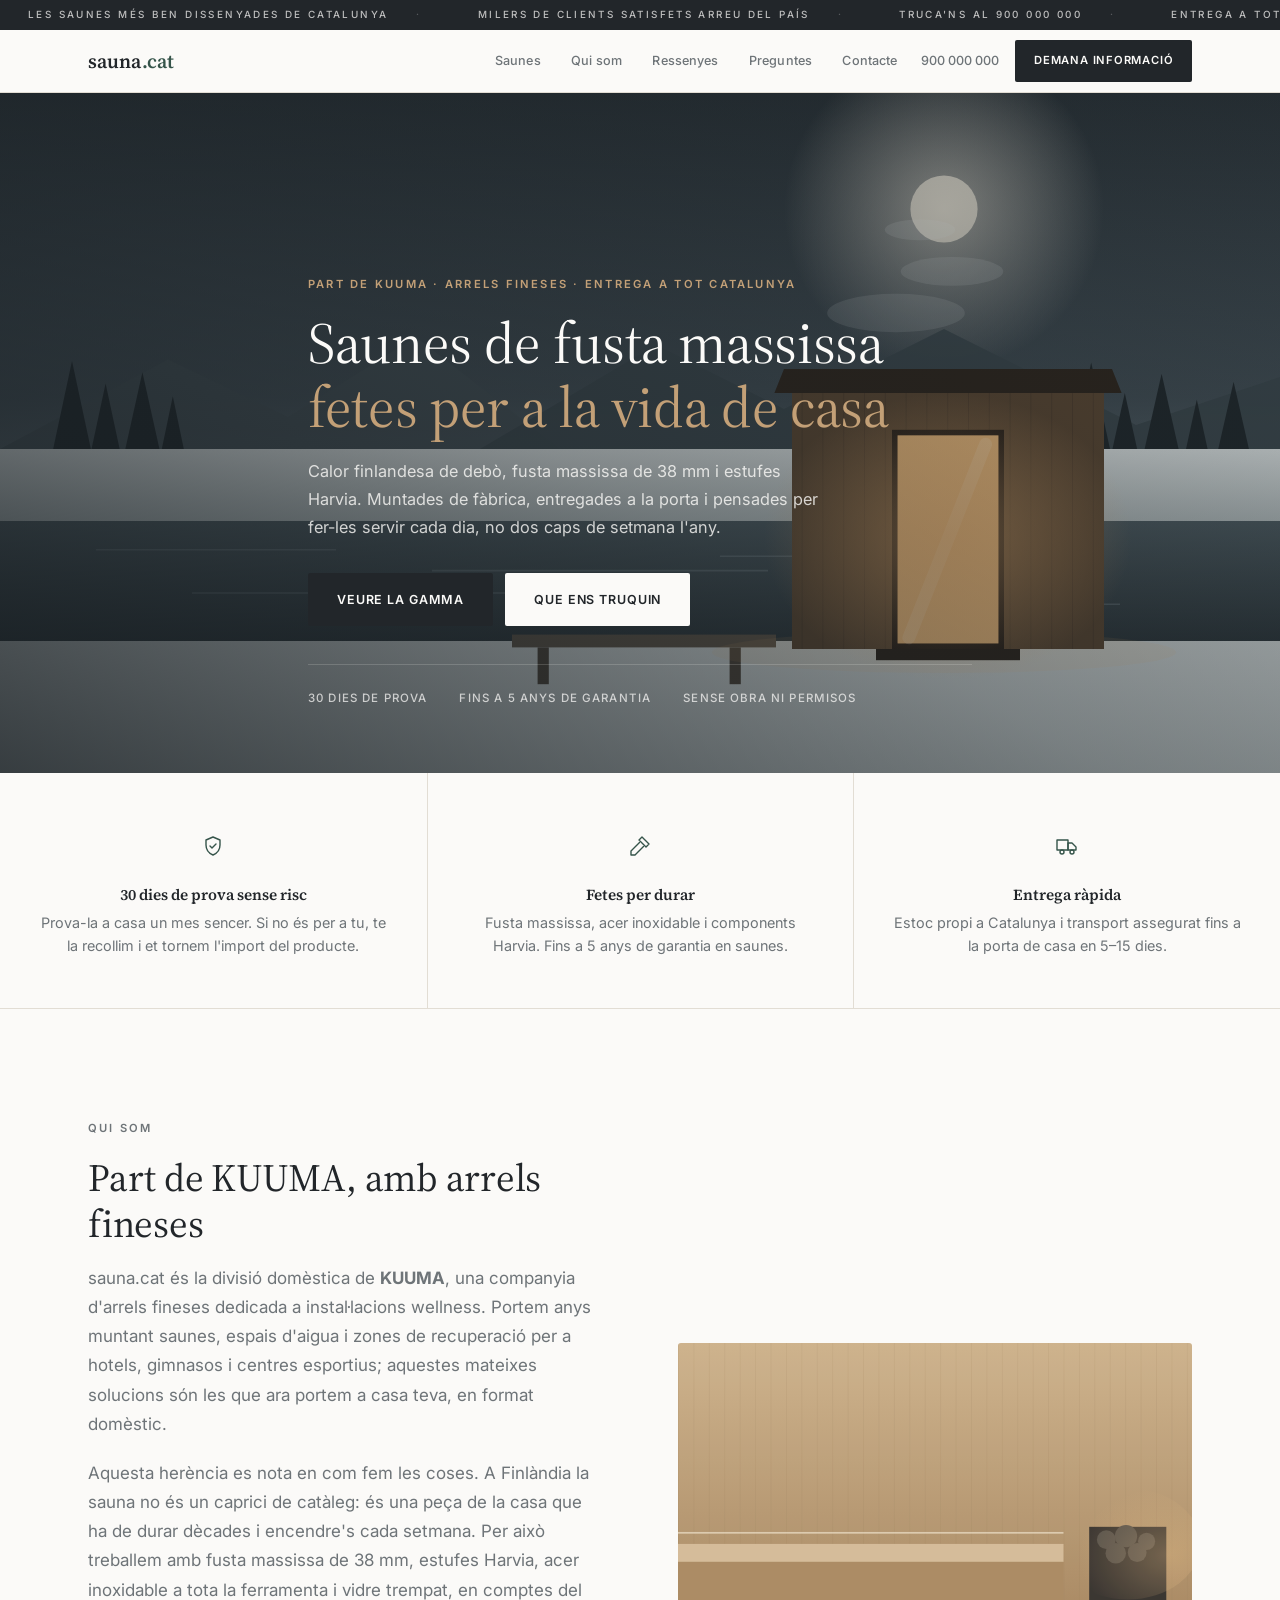
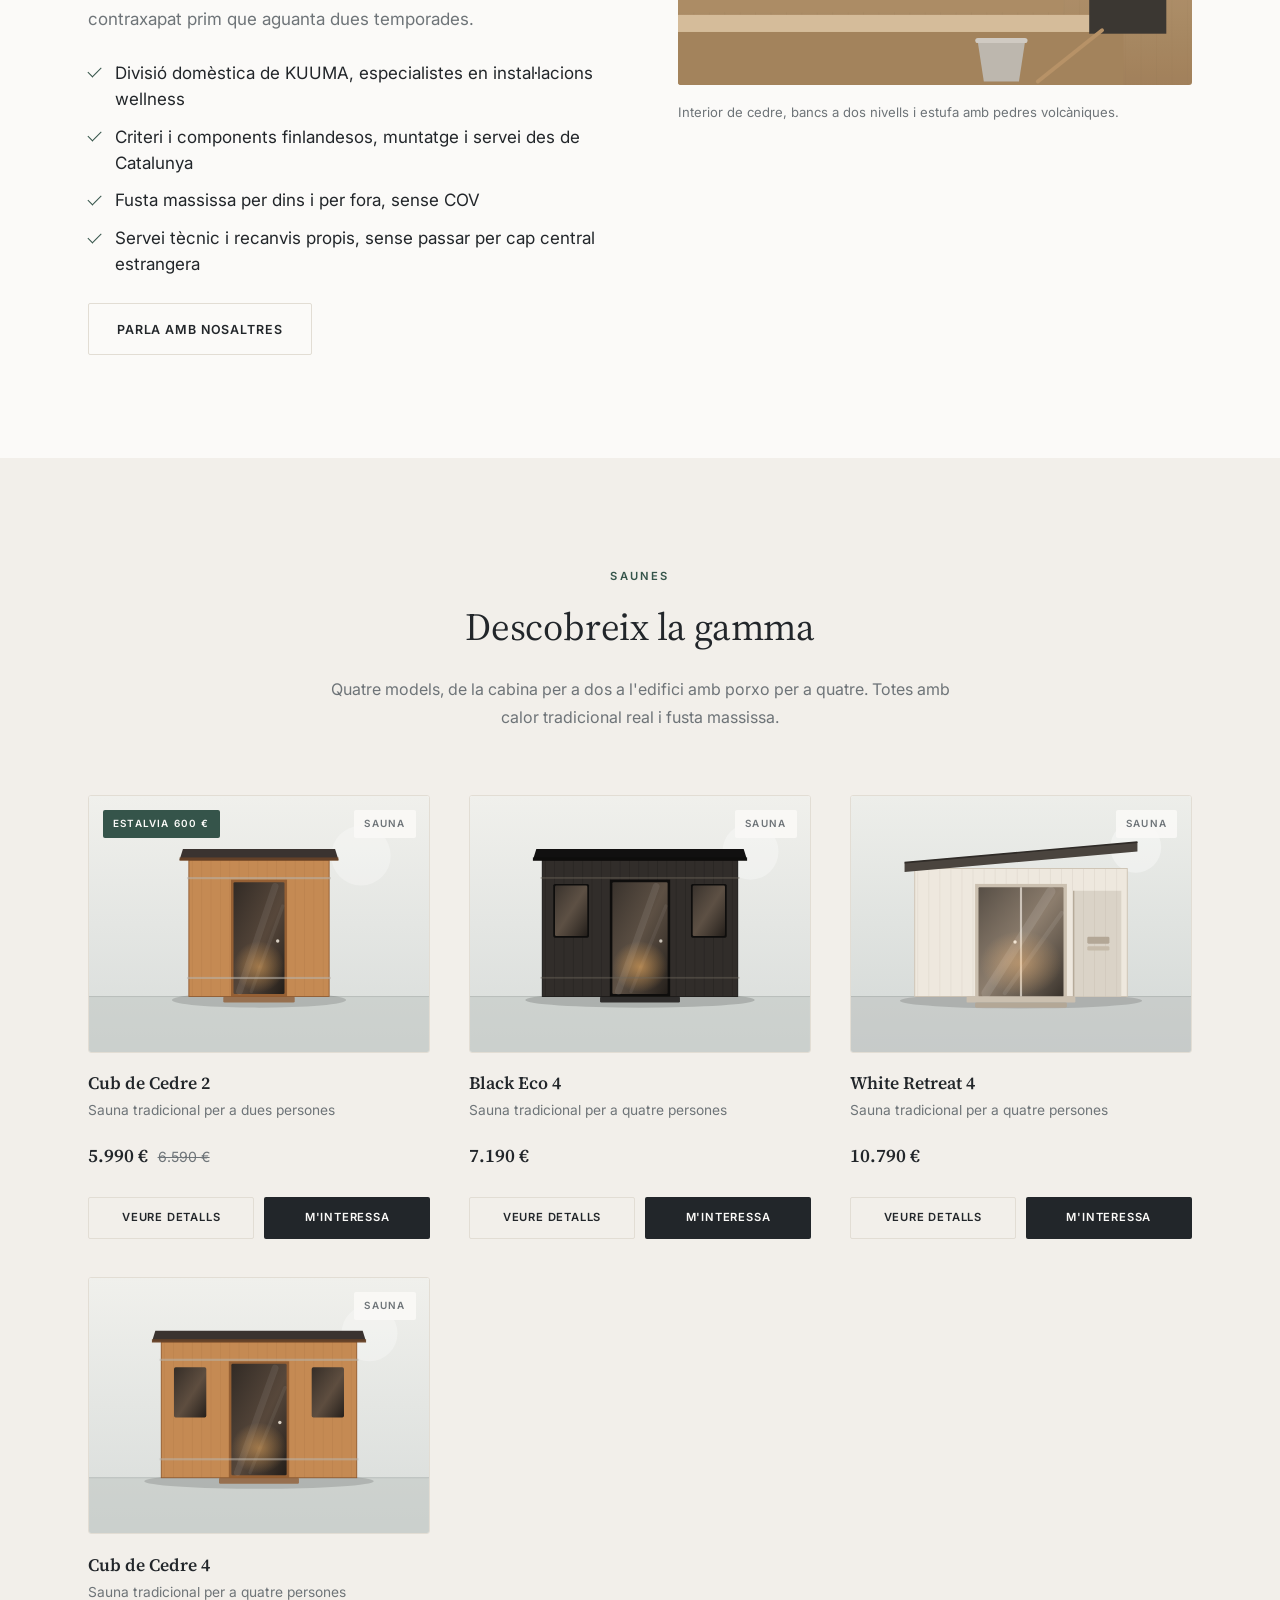
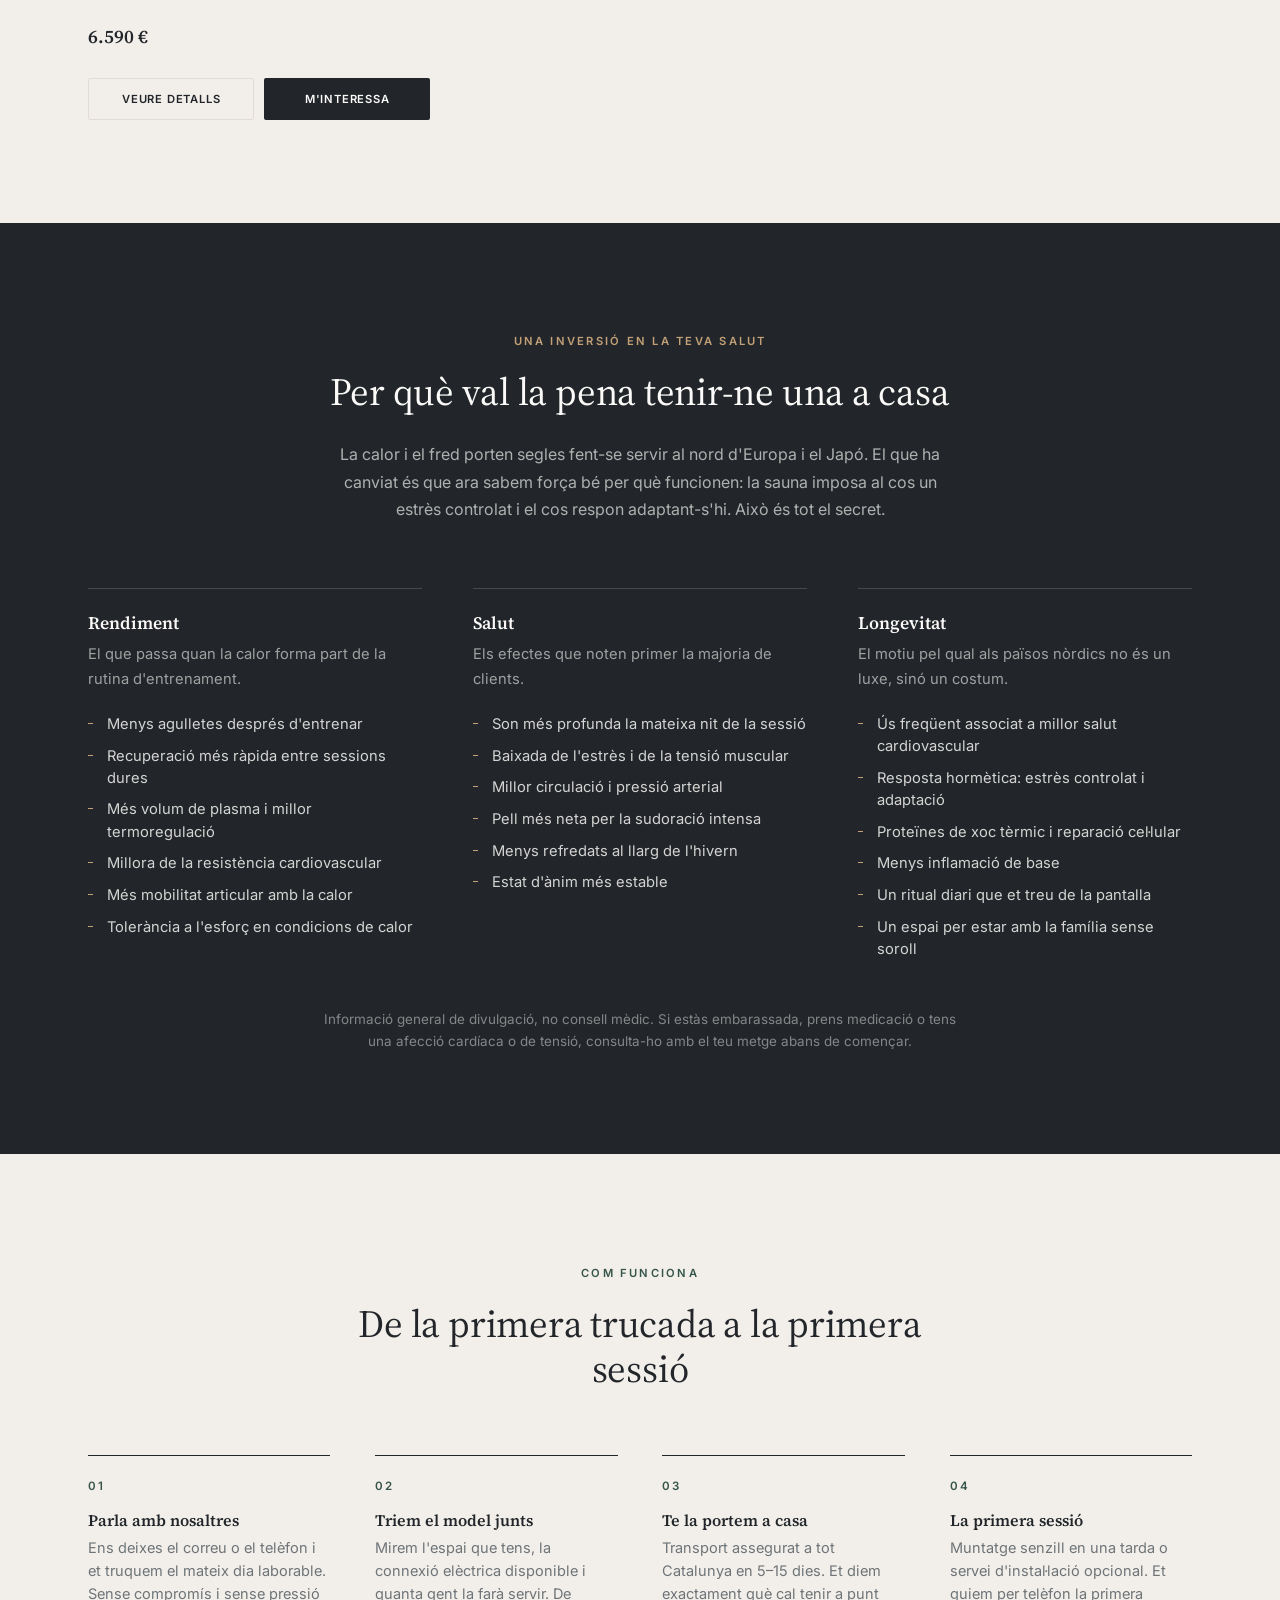
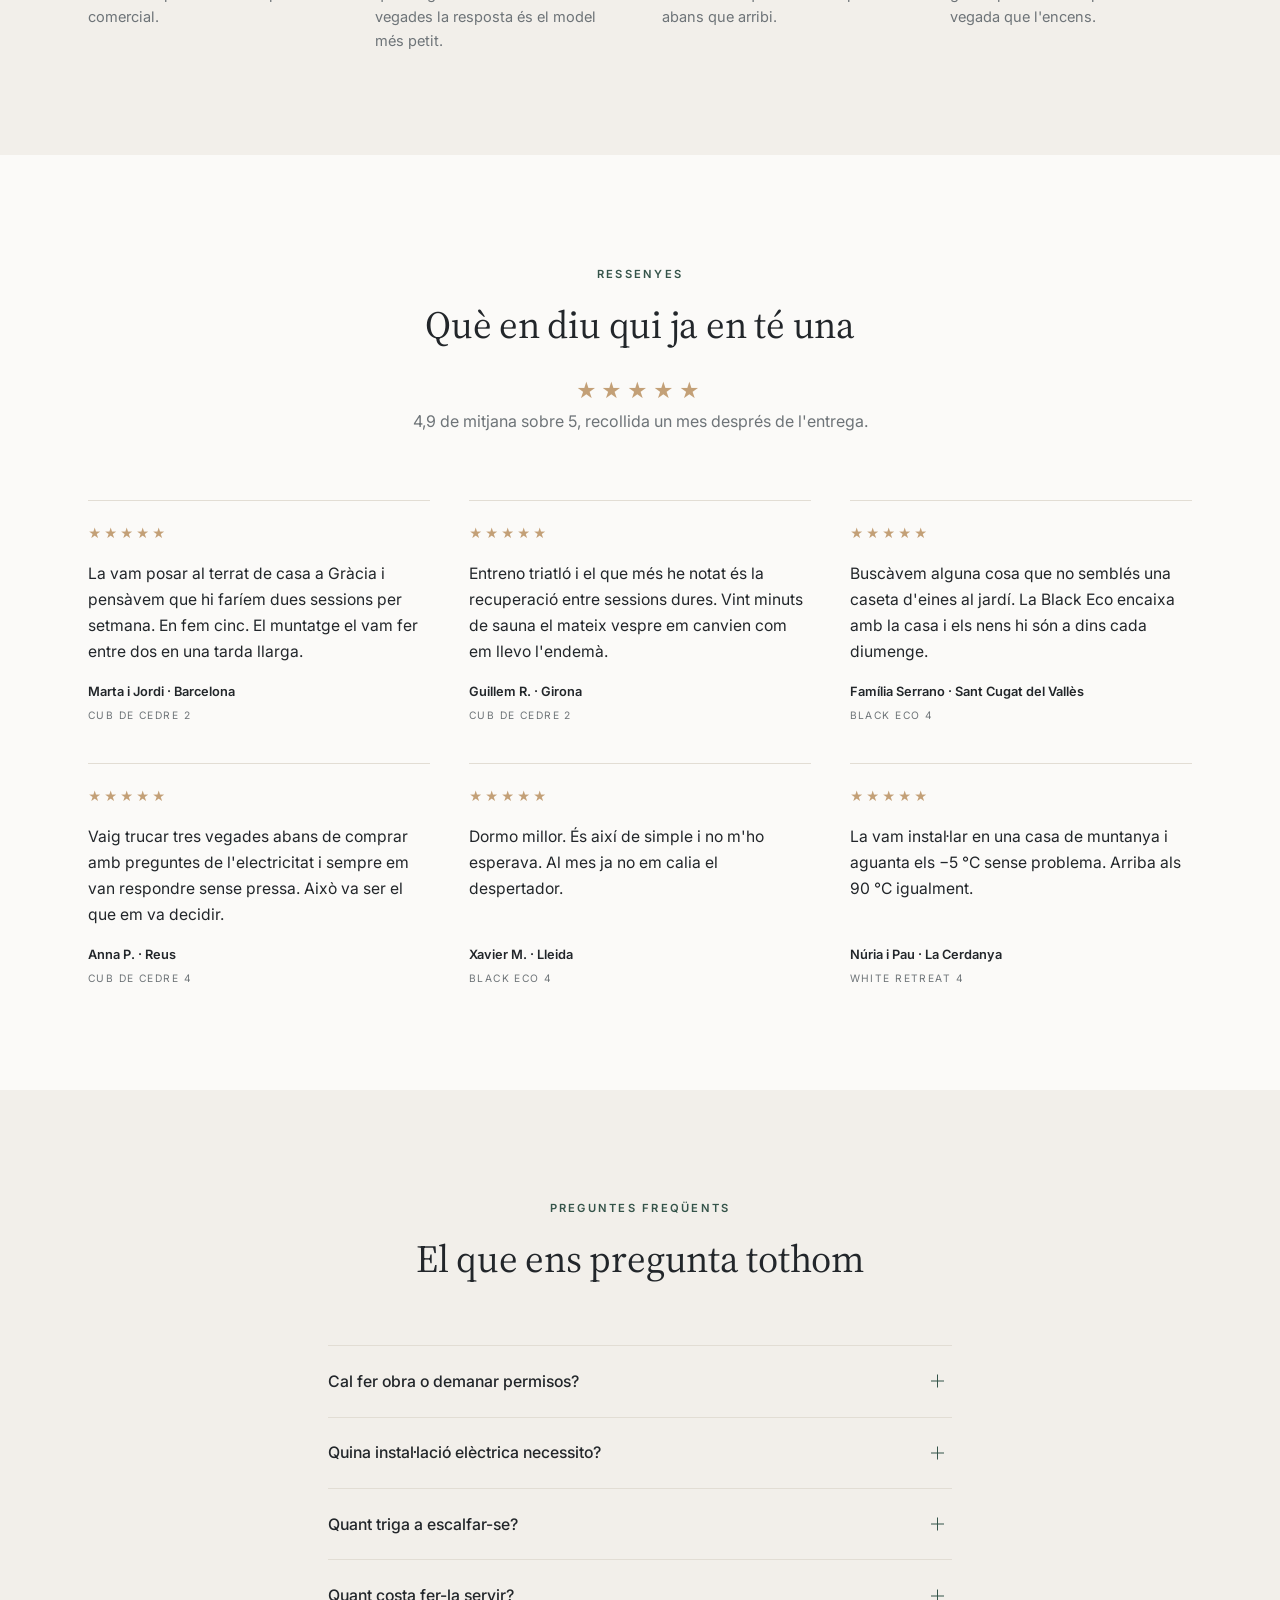
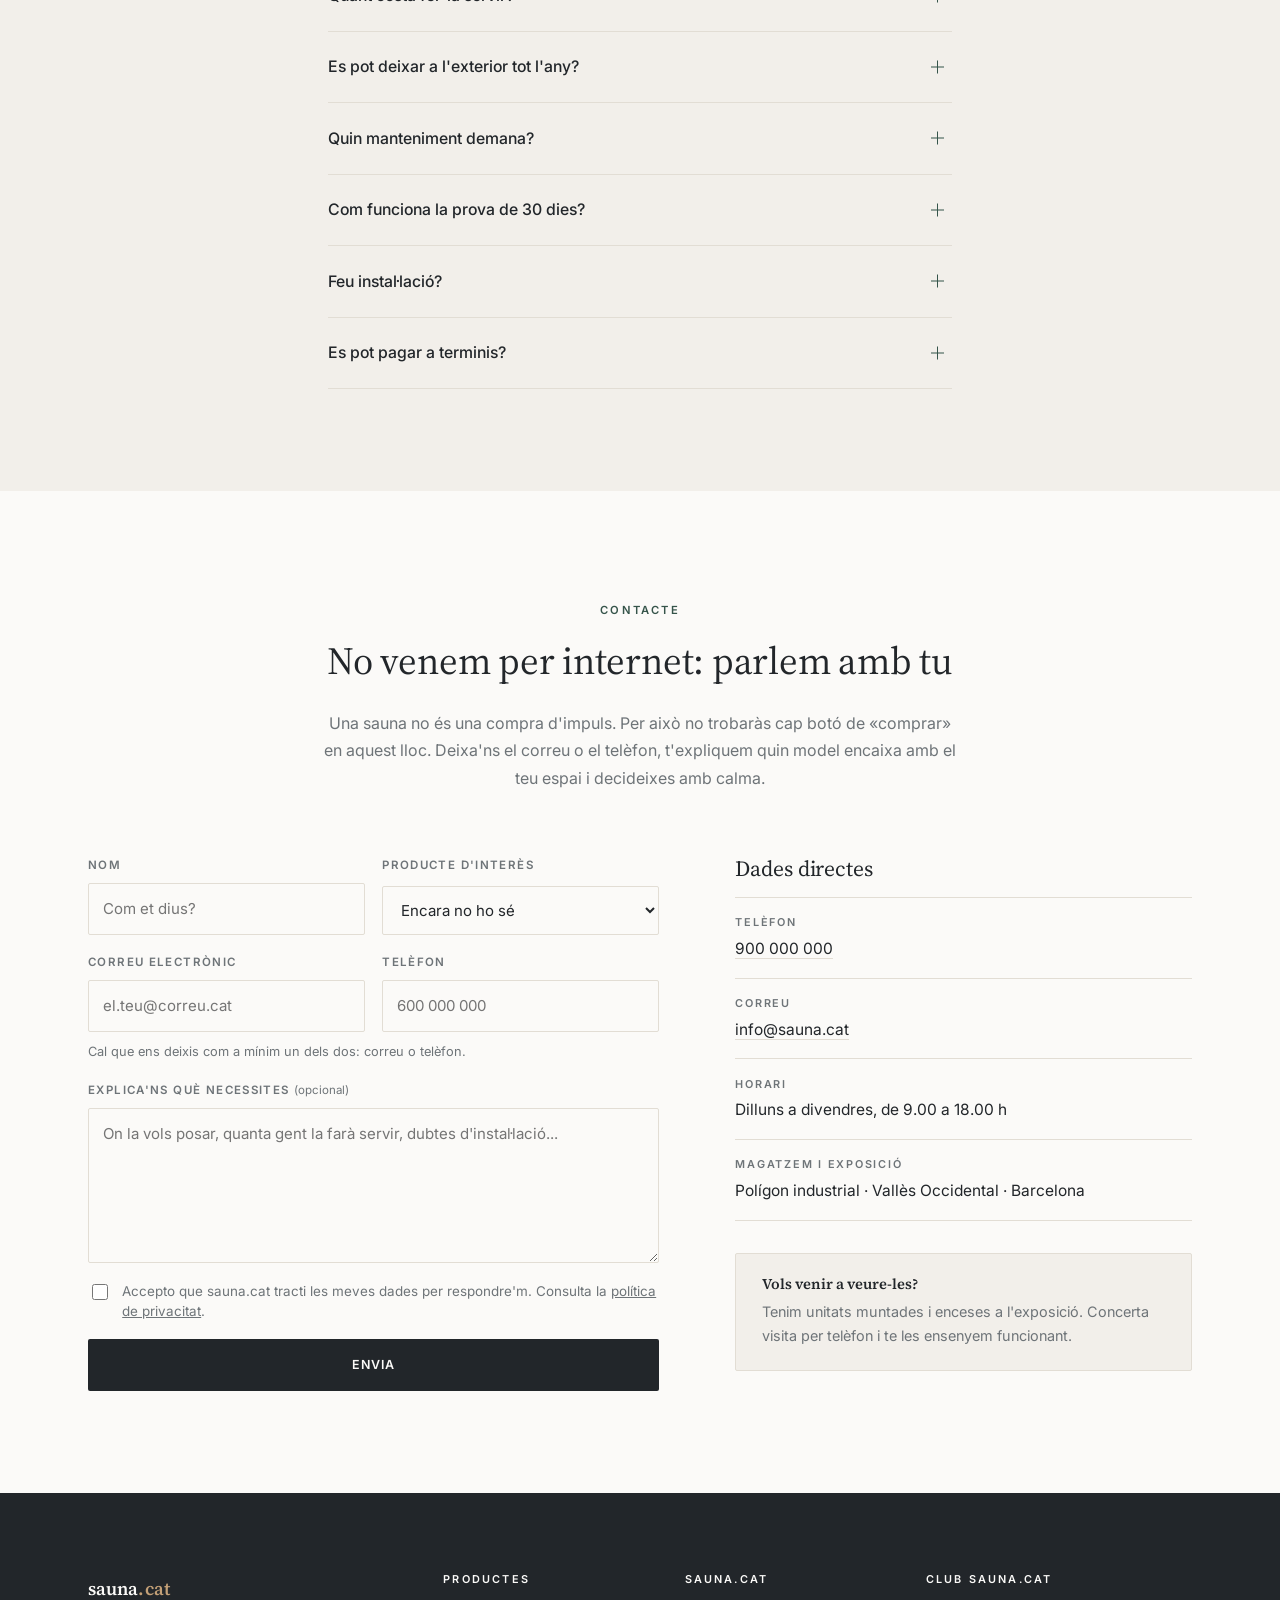
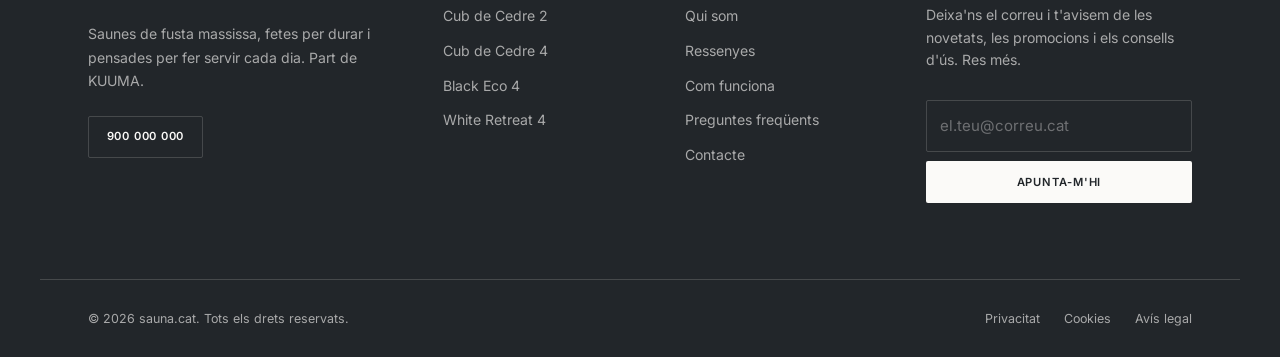
==== index.html @ 66b25e7d "Lloc web estàtic de sauna.cat Web en català per a sauna.cat, divisió domèstica de KUUMA: HTML, CSS i" ====
﻿<!DOCTYPE html>
<html lang="ca">
<head>
<meta charset="utf-8">
<meta name="viewport" content="width=device-width, initial-scale=1">
<title>sauna.cat · Saunes de fusta massissa per a casa</title>
<meta name="description" content="Saunes finlandeses de fusta massissa entregades a tot Catalunya. Part de KUUMA. 30 dies de prova, 5 anys de garantia i assessorament per telèfon.">
<meta name="theme-color" content="#22262A">
<meta property="og:title" content="sauna.cat · Saunes de fusta massissa per a casa">
<meta property="og:description" content="Saunes finlandeses de fusta massissa entregades a tot Catalunya. Part de KUUMA.">
<meta property="og:type" content="website">
<meta property="og:locale" content="ca_ES">
<link rel="icon" href="assets/img/favicon.svg" type="image/svg+xml">
<link rel="preconnect" href="https://fonts.googleapis.com">
<link rel="preconnect" href="https://fonts.gstatic.com" crossorigin>
<link rel="stylesheet" href="https://fonts.googleapis.com/css2?family=Inter:wght@400;500;600&family=Source+Serif+4:ital,opsz,wght@0,8..60,400;0,8..60,600;1,8..60,400&display=swap"><link rel="stylesheet" href="assets/css/estils.css">
</head>
<body>
<a class="salta" href="#principal">Salta al contingut</a>

<div class="marquesina" aria-hidden="true">
  <div class="marquesina__pista">
    <span class="marquesina__item">Les saunes més ben dissenyades de Catalunya</span>
    <span class="marquesina__item">Milers de clients satisfets arreu del país</span>
    <span class="marquesina__item">Truca'ns al 900 000 000</span>
    <span class="marquesina__item">Entrega a tot Catalunya, Balears i València</span>
    <span class="marquesina__item">Les saunes més ben dissenyades de Catalunya</span>
    <span class="marquesina__item">Milers de clients satisfets arreu del país</span>
    <span class="marquesina__item">Truca'ns al 900 000 000</span>
    <span class="marquesina__item">Entrega a tot Catalunya, Balears i València</span>
    <span class="marquesina__item">Les saunes més ben dissenyades de Catalunya</span>
    <span class="marquesina__item">Milers de clients satisfets arreu del país</span>
    <span class="marquesina__item">Truca'ns al 900 000 000</span>
    <span class="marquesina__item">Entrega a tot Catalunya, Balears i València</span>
  </div>
</div>

<header class="capcalera">
  <div class="contenidor capcalera__cos">
    <a class="logotip" href="index.html" aria-label="sauna.cat, inici">
      <span class="logotip__marca">sauna</span><span class="logotip__punt">.cat</span>
    </a>
    <nav class="nav" aria-label="Navegació principal">
      <a href="#saunes" class="nav__enllac">Saunes</a>
      <a href="#qui-som" class="nav__enllac">Qui som</a>
      <a href="#ressenyes" class="nav__enllac">Ressenyes</a>
      <a href="#preguntes" class="nav__enllac">Preguntes</a>
      <a href="#contacte" class="nav__enllac">Contacte</a>
    </nav>
    <div class="capcalera__accions">
      <a class="capcalera__tel" href="tel:+34900000000">900 000 000</a>
      <button class="boto boto--primari boto--petit" data-obre-formulari data-producte="">Demana informació</button>
      <button class="hamburguesa" aria-expanded="false" aria-controls="menu-mobil" aria-label="Obre el menú">
        <span></span><span></span><span></span>
      </button>
    </div>
  </div>
  <div class="menu-mobil" id="menu-mobil" hidden>
    <a href="#saunes">Saunes</a>
    <a href="#qui-som">Qui som</a>
    <a href="#ressenyes">Ressenyes</a>
    <a href="#preguntes">Preguntes</a>
    <a href="#contacte">Contacte</a>
    <a href="tel:+34900000000" class="menu-mobil__tel">900 000 000</a>
  </div>
</header>

<main id="principal">

<!-- ================= HEROI ================= -->
<section class="heroi">
  <img class="heroi__fons" src="assets/img/heroi.svg" alt="" width="1600" height="900">
  <div class="contenidor heroi__cos">
    <p class="etiqueta etiqueta--clara">Part de KUUMA · Arrels fineses · Entrega a tot Catalunya</p>
    <h1>Saunes de fusta massissa<br><span>fetes per a la vida de casa</span></h1>
    <p class="heroi__text">
      Calor finlandesa de debò, fusta massissa de 38 mm i estufes Harvia. Muntades de fàbrica,
      entregades a la porta i pensades per fer-les servir cada dia, no dos caps de setmana l'any.
    </p>
    <div class="heroi__accions">
      <a class="boto boto--primari" href="#saunes">Veure la gamma</a>
      <button class="boto boto--clar" data-obre-formulari data-producte="">Que ens truquin</button>
    </div>
    <ul class="heroi__punts">
      <li>30 dies de prova</li>
      <li>Fins a 5 anys de garantia</li>
      <li>Sense obra ni permisos</li>
    </ul>
  </div>
</section>

<!-- ================= GARANTIES ================= -->
<section class="seccio seccio--garanties">
  <div class="contenidor garanties">
    <div class="garantia">
      <span class="garantia__icona">
        <svg class="icona" viewBox="0 0 24 24" fill="none" stroke="currentColor" stroke-width="1.4" stroke-linecap="round" stroke-linejoin="round" aria-hidden="true"><path d="M12 3l7 3v5c0 4.4-3 8.3-7 10-4-1.7-7-5.6-7-10V6l7-3z"/><path d="M9 12l2 2 4-4"/></svg>
      </span>
      <h3>30 dies de prova sense risc</h3>
      <p>Prova-la a casa un mes sencer. Si no és per a tu, te la recollim i et tornem l'import del producte.</p>
    </div>
    <div class="garantia">
      <span class="garantia__icona">
        <svg class="icona" viewBox="0 0 24 24" fill="none" stroke="currentColor" stroke-width="1.4" stroke-linecap="round" stroke-linejoin="round" aria-hidden="true"><path d="M14 3l7 7-3 3-7-7z"/><path d="M11.5 8.5L3 17v4h4l8.5-8.5"/></svg>
      </span>
      <h3>Fetes per durar</h3>
      <p>Fusta massissa, acer inoxidable i components Harvia. Fins a 5 anys de garantia en saunes.</p>
    </div>
    <div class="garantia">
      <span class="garantia__icona">
        <svg class="icona" viewBox="0 0 24 24" fill="none" stroke="currentColor" stroke-width="1.4" stroke-linecap="round" stroke-linejoin="round" aria-hidden="true"><path d="M2 6h11v10H2z"/><path d="M13 9h4l4 4v3h-8z"/><circle cx="7" cy="18" r="2"/><circle cx="17" cy="18" r="2"/></svg>
      </span>
      <h3>Entrega ràpida</h3>
      <p>Estoc propi a Catalunya i transport assegurat fins a la porta de casa en 5–15 dies.</p>
    </div>
  </div>
</section>

<!-- ================= QUI SOM ================= -->
<section class="seccio" id="qui-som">
  <div class="contenidor duo">
    <div class="duo__text">
      <p class="etiqueta">Qui som</p>
      <h2>Part de KUUMA, amb arrels fineses</h2>
      <p>
        sauna.cat és la divisió domèstica de <strong>KUUMA</strong>, una companyia d'arrels fineses
        dedicada a instal·lacions wellness. Portem anys muntant saunes, espais d'aigua i zones de
        recuperació per a hotels, gimnasos i centres esportius; aquestes mateixes solucions són les
        que ara portem a casa teva, en format domèstic.
      </p>
      <p>
        Aquesta herència es nota en com fem les coses. A Finlàndia la sauna no és un caprici de
        catàleg: és una peça de la casa que ha de durar dècades i encendre's cada setmana. Per això
        treballem amb fusta massissa de 38 mm, estufes Harvia, acer inoxidable a tota la ferramenta
        i vidre trempat, en comptes del contraxapat prim que aguanta dues temporades.
      </p>
      <ul class="llista-marcada">
        <li>Divisió domèstica de KUUMA, especialistes en instal·lacions wellness</li>
        <li>Criteri i components finlandesos, muntatge i servei des de Catalunya</li>
        <li>Fusta massissa per dins i per fora, sense COV</li>
        <li>Servei tècnic i recanvis propis, sense passar per cap central estrangera</li>
      </ul>
      <button class="boto boto--contorn" data-obre-formulari data-producte="">Parla amb nosaltres</button>
    </div>
    <figure class="duo__imatge">
      <img src="assets/img/interior.svg" alt="Interior d'una sauna de cedre amb bancs a dos nivells i estufa amb pedres volcàniques" loading="lazy" width="1200" height="800">
      <figcaption>Interior de cedre, bancs a dos nivells i estufa amb pedres volcàniques.</figcaption>
    </figure>
  </div>
</section>

<!-- ================= SAUNES ================= -->
<section class="seccio seccio--crema" id="saunes">
  <div class="contenidor">
    <header class="seccio__capcalera">
      <p class="etiqueta">Saunes</p>
      <h2>Descobreix la gamma</h2>
      <p class="seccio__intro">Quatre models, de la cabina per a dos a l'edifici amb porxo per a quatre. Totes amb calor tradicional real i fusta massissa.</p>
    </header>

    <div class="graella">
      <article class="targeta">
        <a class="targeta__imatge" href="productes/cub-de-cedre-2.html">
          <span class="distintiu distintiu--oferta">Estalvia 600 €</span>
          <span class="distintiu distintiu--tipus">Sauna</span>
          <img src="assets/img/producte-cub-de-cedre-2.svg" alt="Cub de Cedre 2, sauna tradicional per a dues persones" loading="lazy" width="800" height="600">
        </a>
        <div class="targeta__cos">
          <h3 class="targeta__titol"><a href="productes/cub-de-cedre-2.html">Cub de Cedre 2</a></h3>
          <p class="targeta__subtitol">Sauna tradicional per a dues persones</p>
          <p class="targeta__preu"><strong>5.990 €</strong> <s>6.590 €</s></p>
          <div class="targeta__accions">
            <a class="boto boto--contorn boto--petit" href="productes/cub-de-cedre-2.html">Veure detalls</a>
            <button class="boto boto--primari boto--petit" data-obre-formulari data-producte="cub-de-cedre-2">M'interessa</button>
          </div>
        </div>
      </article>

      <article class="targeta">
        <a class="targeta__imatge" href="productes/black-eco-4.html">
          <span class="distintiu distintiu--tipus">Sauna</span>
          <img src="assets/img/producte-black-eco-4.svg" alt="Black Eco 4, sauna tradicional per a quatre persones" loading="lazy" width="800" height="600">
        </a>
        <div class="targeta__cos">
          <h3 class="targeta__titol"><a href="productes/black-eco-4.html">Black Eco 4</a></h3>
          <p class="targeta__subtitol">Sauna tradicional per a quatre persones</p>
          <p class="targeta__preu"><strong>7.190 €</strong></p>
          <div class="targeta__accions">
            <a class="boto boto--contorn boto--petit" href="productes/black-eco-4.html">Veure detalls</a>
            <button class="boto boto--primari boto--petit" data-obre-formulari data-producte="black-eco-4">M'interessa</button>
          </div>
        </div>
      </article>

      <article class="targeta">
        <a class="targeta__imatge" href="productes/white-retreat-4.html">
          <span class="distintiu distintiu--tipus">Sauna</span>
          <img src="assets/img/producte-white-retreat-4.svg" alt="White Retreat 4, sauna tradicional per a quatre persones" loading="lazy" width="800" height="600">
        </a>
        <div class="targeta__cos">
          <h3 class="targeta__titol"><a href="productes/white-retreat-4.html">White Retreat 4</a></h3>
          <p class="targeta__subtitol">Sauna tradicional per a quatre persones</p>
          <p class="targeta__preu"><strong>10.790 €</strong></p>
          <div class="targeta__accions">
            <a class="boto boto--contorn boto--petit" href="productes/white-retreat-4.html">Veure detalls</a>
            <button class="boto boto--primari boto--petit" data-obre-formulari data-producte="white-retreat-4">M'interessa</button>
          </div>
        </div>
      </article>

      <article class="targeta">
        <a class="targeta__imatge" href="productes/cub-de-cedre-4.html">
          <span class="distintiu distintiu--tipus">Sauna</span>
          <img src="assets/img/producte-cub-de-cedre-4.svg" alt="Cub de Cedre 4, sauna tradicional per a quatre persones" loading="lazy" width="800" height="600">
        </a>
        <div class="targeta__cos">
          <h3 class="targeta__titol"><a href="productes/cub-de-cedre-4.html">Cub de Cedre 4</a></h3>
          <p class="targeta__subtitol">Sauna tradicional per a quatre persones</p>
          <p class="targeta__preu"><strong>6.590 €</strong></p>
          <div class="targeta__accions">
            <a class="boto boto--contorn boto--petit" href="productes/cub-de-cedre-4.html">Veure detalls</a>
            <button class="boto boto--primari boto--petit" data-obre-formulari data-producte="cub-de-cedre-4">M'interessa</button>
          </div>
        </div>
      </article>
    </div>
  </div>
</section>

<!-- ================= BENEFICIS ================= -->
<section class="seccio seccio--fosca" id="beneficis">
  <div class="contenidor">
    <header class="seccio__capcalera">
      <p class="etiqueta">Una inversió en la teva salut</p>
      <h2>Per què val la pena tenir-ne una a casa</h2>
      <p class="seccio__intro">
        La calor i el fred porten segles fent-se servir al nord d'Europa i el Japó. El que ha
        canviat és que ara sabem força bé per què funcionen: la sauna imposa al cos un estrès
        controlat i el cos respon adaptant-s'hi. Això és tot el secret.
      </p>
    </header>
    <div class="beneficis">
      <div class="benefici">
        <h3>Rendiment</h3>
        <p class="benefici__text">El que passa quan la calor forma part de la rutina d'entrenament.</p>
        <ul>
          <li>Menys agulletes després d'entrenar</li>
          <li>Recuperació més ràpida entre sessions dures</li>
          <li>Més volum de plasma i millor termoregulació</li>
          <li>Millora de la resistència cardiovascular</li>
          <li>Més mobilitat articular amb la calor</li>
          <li>Tolerància a l'esforç en condicions de calor</li>
        </ul>
      </div>
      <div class="benefici">
        <h3>Salut</h3>
        <p class="benefici__text">Els efectes que noten primer la majoria de clients.</p>
        <ul>
          <li>Son més profunda la mateixa nit de la sessió</li>
          <li>Baixada de l'estrès i de la tensió muscular</li>
          <li>Millor circulació i pressió arterial</li>
          <li>Pell més neta per la sudoració intensa</li>
          <li>Menys refredats al llarg de l'hivern</li>
          <li>Estat d'ànim més estable</li>
        </ul>
      </div>
      <div class="benefici">
        <h3>Longevitat</h3>
        <p class="benefici__text">El motiu pel qual als països nòrdics no és un luxe, sinó un costum.</p>
        <ul>
          <li>Ús freqüent associat a millor salut cardiovascular</li>
          <li>Resposta hormètica: estrès controlat i adaptació</li>
          <li>Proteïnes de xoc tèrmic i reparació cel·lular</li>
          <li>Menys inflamació de base</li>
          <li>Un ritual diari que et treu de la pantalla</li>
          <li>Un espai per estar amb la família sense soroll</li>
        </ul>
      </div>
    </div>
    <p class="peu-nota">
      Informació general de divulgació, no consell mèdic. Si estàs embarassada, prens medicació o
      tens una afecció cardíaca o de tensió, consulta-ho amb el teu metge abans de començar.
    </p>
  </div>
</section>

<!-- ================= COM FUNCIONA ================= -->
<section class="seccio seccio--crema" id="com-funciona">
  <div class="contenidor">
    <header class="seccio__capcalera">
      <p class="etiqueta">Com funciona</p>
      <h2>De la primera trucada a la primera sessió</h2>
    </header>
    <ol class="passos">
      <li class="pas">
        <span class="pas__numero">01</span>
        <h3>Parla amb nosaltres</h3>
        <p>Ens deixes el correu o el telèfon i et truquem el mateix dia laborable. Sense compromís i sense pressió comercial.</p>
      </li>
      <li class="pas">
        <span class="pas__numero">02</span>
        <h3>Triem el model junts</h3>
        <p>Mirem l'espai que tens, la connexió elèctrica disponible i quanta gent la farà servir. De vegades la resposta és el model més petit.</p>
      </li>
      <li class="pas">
        <span class="pas__numero">03</span>
        <h3>Te la portem a casa</h3>
        <p>Transport assegurat a tot Catalunya en 5–15 dies. Et diem exactament què cal tenir a punt abans que arribi.</p>
      </li>
      <li class="pas">
        <span class="pas__numero">04</span>
        <h3>La primera sessió</h3>
        <p>Muntatge senzill en una tarda o servei d'instal·lació opcional. Et guiem per telèfon la primera vegada que l'encens.</p>
      </li>
    </ol>
  </div>
</section>

<!-- ================= RESSENYES ================= -->
<section class="seccio" id="ressenyes">
  <div class="contenidor">
    <header class="seccio__capcalera">
      <p class="etiqueta">Ressenyes</p>
      <h2>Què en diu qui ja en té una</h2>
      <div class="estrelles estrelles--gran" aria-label="4,9 sobre 5">★★★★★</div>
      <p class="seccio__intro">4,9 de mitjana sobre 5, recollida un mes després de l'entrega.</p>
    </header>
    <div class="testimonis">
      <figure class="testimoni">
        <div class="estrelles" aria-label="5 sobre 5">★★★★★</div>
        <blockquote>La vam posar al terrat de casa a Gràcia i pensàvem que hi faríem dues sessions per setmana. En fem cinc. El muntatge el vam fer entre dos en una tarda llarga.</blockquote>
        <figcaption>Marta i Jordi · Barcelona <span>Cub de Cedre 2</span></figcaption>
      </figure>
      <figure class="testimoni">
        <div class="estrelles" aria-label="5 sobre 5">★★★★★</div>
        <blockquote>Entreno triatló i el que més he notat és la recuperació entre sessions dures. Vint minuts de sauna el mateix vespre em canvien com em llevo l'endemà.</blockquote>
        <figcaption>Guillem R. · Girona <span>Cub de Cedre 2</span></figcaption>
      </figure>
      <figure class="testimoni">
        <div class="estrelles" aria-label="5 sobre 5">★★★★★</div>
        <blockquote>Buscàvem alguna cosa que no semblés una caseta d'eines al jardí. La Black Eco encaixa amb la casa i els nens hi són a dins cada diumenge.</blockquote>
        <figcaption>Família Serrano · Sant Cugat del Vallès <span>Black Eco 4</span></figcaption>
      </figure>
      <figure class="testimoni">
        <div class="estrelles" aria-label="5 sobre 5">★★★★★</div>
        <blockquote>Vaig trucar tres vegades abans de comprar amb preguntes de l'electricitat i sempre em van respondre sense pressa. Això va ser el que em va decidir.</blockquote>
        <figcaption>Anna P. · Reus <span>Cub de Cedre 4</span></figcaption>
      </figure>
      <figure class="testimoni">
        <div class="estrelles" aria-label="5 sobre 5">★★★★★</div>
        <blockquote>Dormo millor. És així de simple i no m'ho esperava. Al mes ja no em calia el despertador.</blockquote>
        <figcaption>Xavier M. · Lleida <span>Black Eco 4</span></figcaption>
      </figure>
      <figure class="testimoni">
        <div class="estrelles" aria-label="5 sobre 5">★★★★★</div>
        <blockquote>La vam instal·lar en una casa de muntanya i aguanta els −5 °C sense problema. Arriba als 90 °C igualment.</blockquote>
        <figcaption>Núria i Pau · La Cerdanya <span>White Retreat 4</span></figcaption>
      </figure>
    </div>
  </div>
</section>

<!-- ================= PREGUNTES ================= -->
<section class="seccio seccio--crema" id="preguntes">
  <div class="contenidor contenidor--estret">
    <header class="seccio__capcalera">
      <p class="etiqueta">Preguntes freqüents</p>
      <h2>El que ens pregunta tothom</h2>
    </header>
    <div class="faq">
      <details class="faq__item">
        <summary>Cal fer obra o demanar permisos?</summary>
        <div class="faq__resposta"><p>En la immensa majoria de casos, no. Les nostres saunes són elements mobles que es recolzen sobre una superfície plana i ferma: no porten fonaments ni s'ancoren a l'edifici. Tot i així, cada ajuntament té les seves ordenances, i si la sauna va en una zona protegida o en una comunitat de veïns, val la pena consultar-ho abans. T'ajudem amb la documentació tècnica si te la demanen.</p></div>
      </details>
      <details class="faq__item">
        <summary>Quina instal·lació elèctrica necessito?</summary>
        <div class="faq__resposta"><p>Depèn del model. El Cub de Cedre 2 funciona amb 230 V i una línia dedicada de 20 A. Els models de quatre places demanen 400 V trifàsic o una línia de 32 A. Abans de tancar la comanda repassem plegats el teu quadre elèctric perquè no hi hagi sorpreses.</p></div>
      </details>
      <details class="faq__item">
        <summary>Quant triga a escalfar-se?</summary>
        <div class="faq__resposta"><p>Uns 20 minuts per arribar a 70 °C en els models de dues places i uns 25 en els de quatre. Si vols passar dels 90 °C, calcula entre 35 i 45 minuts. Molts clients la programen mentre sopen.</p></div>
      </details>
      <details class="faq__item">
        <summary>Quant costa fer-la servir?</summary>
        <div class="faq__resposta"><p>Una sessió de 30 minuts surt per uns 0,45–0,85 € segons el model i la tarifa elèctrica. Amb tres sessions per setmana, la factura puja menys del que la majoria de gent es pensa.</p></div>
      </details>
      <details class="faq__item">
        <summary>Es pot deixar a l'exterior tot l'any?</summary>
        <div class="faq__resposta"><p>Sí. Estan construïdes per estar a la intempèrie: fusta massissa, ferramenta inoxidable i coberta impermeable. La fusta agafarà un to grisós amb el temps, que és normal i no afecta l'estructura. Si prefereixes mantenir el to original, es pot tractar un cop l'any.</p></div>
      </details>
      <details class="faq__item">
        <summary>Quin manteniment demana?</summary>
        <div class="faq__resposta"><p>Molt poc. Ventilar-la després de cada sessió, passar-hi un drap humit als bancs de tant en tant i revisar les pedres de l'estufa un cop l'any, substituint les que s'hagin esquerdat. La fusta massissa no s'ha de tractar per obligació: només si vols conservar-ne el to original.</p></div>
      </details>
      <details class="faq__item">
        <summary>Com funciona la prova de 30 dies?</summary>
        <div class="faq__resposta"><p>Tens un mes des de l'entrega per decidir. Si no et convenç, ens ho dius, organitzem la recollida i et tornem l'import del producte. El transport de tornada va a càrrec del client.</p></div>
      </details>
      <details class="faq__item">
        <summary>Feu instal·lació?</summary>
        <div class="faq__resposta"><p>El muntatge està pensat perquè el puguis fer tu amb una altra persona en una tarda. Tot i així, oferim servei d'instal·lació opcional a la major part de Catalunya. Demana'ns pressupost quan et truquem.</p></div>
      </details>
      <details class="faq__item">
        <summary>Es pot pagar a terminis?</summary>
        <div class="faq__resposta"><p>Sí, treballem amb finançament fins a 36 mesos i també amb reserva del 50 % per a comandes amb entrega programada. T'expliquem les condicions concretes per telèfon.</p></div>
      </details>
    </div>
  </div>
</section>

<!-- ================= CONTACTE ================= -->
<section class="seccio" id="contacte">
  <div class="contenidor">
    <header class="seccio__capcalera">
      <p class="etiqueta">Contacte</p>
      <h2>No venem per internet: parlem amb tu</h2>
      <p class="seccio__intro">
        Una sauna no és una compra d'impuls. Per això no trobaràs cap botó de «comprar» en aquest
        lloc. Deixa'ns el correu o el telèfon, t'expliquem quin model encaixa amb el teu espai i
        decideixes amb calma.
      </p>
    </header>

    <div class="contacte">
      <div class="contacte__formulari">
        <form class="formulari" data-formulari-contacte novalidate>
          <div class="formulari__filera">
            <div class="camp">
              <label for="c-nom">Nom</label>
              <input id="c-nom" name="nom" type="text" autocomplete="name" placeholder="Com et dius?">
            </div>
            <div class="camp">
              <label for="c-producte">Producte d'interès</label>
              <select id="c-producte" name="producte" data-selector-producte>
                <option value="">Encara no ho sé</option>
              </select>
            </div>
          </div>
          <div class="formulari__filera">
            <div class="camp">
              <label for="c-correu">Correu electrònic</label>
              <input id="c-correu" name="correu" type="email" autocomplete="email" placeholder="el.teu@correu.cat">
            </div>
            <div class="camp">
              <label for="c-telefon">Telèfon</label>
              <input id="c-telefon" name="telefon" type="tel" autocomplete="tel" placeholder="600 000 000">
            </div>
          </div>
          <p class="camp__ajuda">Cal que ens deixis com a mínim un dels dos: correu o telèfon.</p>
          <div class="camp">
            <label for="c-missatge">Explica'ns què necessites <span>(opcional)</span></label>
            <textarea id="c-missatge" name="missatge" rows="5" placeholder="On la vols posar, quanta gent la farà servir, dubtes d'instal·lació..."></textarea>
          </div>
          <label class="consentiment">
            <input type="checkbox" name="consentiment" required>
            <span>Accepto que sauna.cat tracti les meves dades per respondre'm. Consulta la <a href="privacitat.html">política de privacitat</a>.</span>
          </label>
          <p class="formulari__error" role="alert" data-error-formulari hidden></p>
          <button class="boto boto--primari boto--ple" type="submit">Envia</button>
        </form>
      </div>

      <aside class="contacte__dades">
        <h2>Dades directes</h2>
        <dl class="dades">
          <div><dt>Telèfon</dt><dd><a href="tel:+34900000000">900 000 000</a></dd></div>
          <div><dt>Correu</dt><dd><a href="mailto:info@sauna.cat">info@sauna.cat</a></dd></div>
          <div><dt>Horari</dt><dd>Dilluns a divendres, de 9.00 a 18.00 h</dd></div>
          <div><dt>Magatzem i exposició</dt><dd>Polígon industrial · Vallès Occidental · Barcelona</dd></div>
        </dl>
        <div class="quadre-avis">
          <h3>Vols venir a veure-les?</h3>
          <p>Tenim unitats muntades i enceses a l'exposició. Concerta visita per telèfon i te les ensenyem funcionant.</p>
        </div>
      </aside>
    </div>
  </div>
</section>

</main>

<footer class="peu">
  <div class="contenidor peu__superior">
    <div class="peu__marca">
      <a class="logotip" href="index.html"><span class="logotip__marca">sauna</span><span class="logotip__punt">.cat</span></a>
      <p class="peu__lema">Saunes de fusta massissa, fetes per durar i pensades per fer servir cada dia. Part de KUUMA.</p>
      <a class="boto boto--contorn boto--petit" href="tel:+34900000000">900 000 000</a>
    </div>
    <div class="peu__columna">
      <h3>Productes</h3>
      <a href="productes/cub-de-cedre-2.html">Cub de Cedre 2</a>
      <a href="productes/cub-de-cedre-4.html">Cub de Cedre 4</a>
      <a href="productes/black-eco-4.html">Black Eco 4</a>
      <a href="productes/white-retreat-4.html">White Retreat 4</a>
    </div>
    <div class="peu__columna">
      <h3>sauna.cat</h3>
      <a href="#qui-som">Qui som</a>
      <a href="#ressenyes">Ressenyes</a>
      <a href="#com-funciona">Com funciona</a>
      <a href="#preguntes">Preguntes freqüents</a>
      <a href="#contacte">Contacte</a>
    </div>
    <div class="peu__columna peu__columna--butlleti">
      <h3>Club sauna.cat</h3>
      <p>Deixa'ns el correu i t'avisem de les novetats, les promocions i els consells d'ús. Res més.</p>
      <form class="butlleti" data-formulari-butlleti novalidate>
        <label class="oculta-visual" for="butlleti-correu">Correu electrònic</label>
        <input id="butlleti-correu" type="email" name="correu" placeholder="el.teu@correu.cat" required>
        <button class="boto boto--primari boto--petit" type="submit">Apunta-m'hi</button>
        <p class="butlleti__resposta" role="status" aria-live="polite"></p>
      </form>
    </div>
  </div>
  <div class="contenidor peu__inferior">
    <p>© 2026 sauna.cat. Tots els drets reservats.</p>
    <nav aria-label="Enllaços legals">
      <a href="privacitat.html">Privacitat</a>
      <a href="privacitat.html#cookies">Cookies</a>
      <a href="privacitat.html#avis-legal">Avís legal</a>
    </nav>
  </div>
</footer>

<div class="modal" id="modal-formulari" hidden>
  <div class="modal__vel" data-tanca-modal></div>
  <div class="modal__caixa" role="dialog" aria-modal="true" aria-labelledby="modal-titol">
    <button class="modal__tanca" data-tanca-modal aria-label="Tanca el formulari">&times;</button>
    <div class="modal__contingut" data-modal-contingut>
      <p class="etiqueta">Sense compromís</p>
      <h2 id="modal-titol">Et truquem nosaltres</h2>
      <p class="modal__intro">
        Aquí no hi ha carret ni pagament en línia. Deixa'ns el correu, el telèfon o les dues coses
        i et responem el mateix dia laborable per resoldre dubtes i preparar-te un pressupost tancat.
      </p>
      <form class="formulari" data-formulari-contacte novalidate>
        <div class="formulari__filera">
          <div class="camp">
            <label for="m-nom">Nom</label>
            <input id="m-nom" name="nom" type="text" autocomplete="name" placeholder="Com et dius?">
          </div>
          <div class="camp">
            <label for="m-producte">Producte d'interès</label>
            <select id="m-producte" name="producte" data-selector-producte>
              <option value="">Encara no ho sé</option>
            </select>
          </div>
        </div>
        <div class="formulari__filera">
          <div class="camp">
            <label for="m-correu">Correu electrònic</label>
            <input id="m-correu" name="correu" type="email" autocomplete="email" placeholder="el.teu@correu.cat">
          </div>
          <div class="camp">
            <label for="m-telefon">Telèfon</label>
            <input id="m-telefon" name="telefon" type="tel" autocomplete="tel" placeholder="600 000 000">
          </div>
        </div>
        <p class="camp__ajuda">Cal que ens deixis com a mínim un dels dos: correu o telèfon.</p>
        <div class="camp">
          <label for="m-missatge">Alguna cosa que ens vulguis explicar <span>(opcional)</span></label>
          <textarea id="m-missatge" name="missatge" rows="3" placeholder="On la vols posar, quanta gent la farà servir, dubtes d'instal·lació..."></textarea>
        </div>
        <label class="consentiment">
          <input type="checkbox" name="consentiment" required>
          <span>Accepto que sauna.cat tracti les meves dades per respondre'm. Consulta la <a href="privacitat.html" target="_blank" rel="noopener">política de privacitat</a>.</span>
        </label>
        <p class="formulari__error" role="alert" data-error-formulari hidden></p>
        <button class="boto boto--primari boto--ple" type="submit">Envia i que ens truquin</button>
        <p class="formulari__nota">També pots trucar directament al <a href="tel:+34900000000">900 000 000</a> o escriure a <a href="mailto:info@sauna.cat">info@sauna.cat</a>.</p>
      </form>
    </div>
  </div>
</div>

<script src="assets/js/principal.js"></script>
</body>
</html>
---- assets/css/estils.css ----
/* =========================================================================
   sauna.cat · full d'estils
   Llenguatge visual nòrdic: paper d'os, pedra, grafit i avet.
   Poc color, molt aire, línies fines i cap ombra innecessària.

   1. Variables i base
   2. Tipografia i utilitats
   3. Botons i distintius
   4. Capçalera, marquesina i menú
   5. Heroi i capçaleres de pàgina
   6. Seccions genèriques
   7. Targetes de producte
   8. Fitxa de producte
   9. Formularis i modal
  10. Peu de pàgina
  11. Responsive
   ========================================================================= */

/* 1. Variables i base ----------------------------------------------------- */

:root {
  /* superfícies */
  --os: #fbfaf8;
  --sorra: #f2efea;
  --pedra: #e6e1d9;
  --grafit: #22262a;
  --grafit-2: #2c3136;

  /* text */
  --tinta: #22262a;
  --pissarra: #6e7478;

  /* accents */
  --avet: #35544a;
  --avet-clar: #7d9a8f;
  --bedoll: #c3a077;
  --gel: #7c99a8;

  /* línies */
  --linia: #e2ddd4;
  --linia-fosca: rgba(251, 250, 248, 0.16);

  --radi: 2px;
  --radi-gran: 3px;

  /* Titulars amb serif de to editorial; text i interfície amb grotesca neutra. */
  --tipo-titol: "Source Serif 4", "Iowan Old Style", Georgia, "Times New Roman", serif;
  --tipo: "Inter", "Segoe UI", system-ui, -apple-system, "Helvetica Neue", Arial, sans-serif;
  --ample: 1200px;
  --ample-estret: 720px;
  --transicio: 0.25s cubic-bezier(0.4, 0, 0.2, 1);
}

*,
*::before,
*::after {
  box-sizing: border-box;
}

html {
  scroll-behavior: smooth;
  scroll-padding-top: 76px;
  -webkit-text-size-adjust: 100%;
}

body {
  margin: 0;
  font-family: var(--tipo);
  font-size: 17px;
  line-height: 1.72;
  color: var(--tinta);
  background: var(--os);
  -webkit-font-smoothing: antialiased;
}

img {
  max-width: 100%;
  height: auto;
  display: block;
}

a {
  color: inherit;
}

button {
  font: inherit;
  cursor: pointer;
}

:focus-visible {
  outline: 2px solid var(--avet);
  outline-offset: 3px;
}

.salta {
  position: absolute;
  left: -9999px;
  top: 0;
  z-index: 200;
  background: var(--grafit);
  color: var(--os);
  padding: 0.75rem 1.25rem;
}

.salta:focus {
  left: 0;
}

.oculta-visual {
  position: absolute;
  width: 1px;
  height: 1px;
  overflow: hidden;
  clip: rect(0 0 0 0);
  white-space: nowrap;
}

/* 2. Tipografia i utilitats ----------------------------------------------- */

h1,
h2,
h3 {
  margin: 0 0 0.7em;
  font-family: var(--tipo-titol);
  font-weight: 400;
  line-height: 1.18;
  letter-spacing: -0.006em;
}

h1 {
  font-size: clamp(2.2rem, 4.6vw, 3.6rem);
  line-height: 1.1;
}

h2 {
  font-size: clamp(1.7rem, 3vw, 2.4rem);
}

h3 {
  font-size: 1.1rem;
  font-weight: 600;
  letter-spacing: 0;
}

p {
  margin: 0 0 1.15em;
}

.contenidor {
  width: 100%;
  max-width: var(--ample);
  margin: 0 auto;
  padding: 0 clamp(1.25rem, 5vw, 3rem);
}

.contenidor--estret {
  max-width: var(--ample-estret);
}

.centrat {
  text-align: center;
}

.etiqueta {
  display: inline-block;
  margin: 0 0 1.1rem;
  font-size: 0.7rem;
  font-weight: 600;
  letter-spacing: 0.2em;
  text-transform: uppercase;
  color: var(--avet);
}

.etiqueta--clara {
  color: var(--bedoll);
}

.llista-marcada {
  list-style: none;
  margin: 1.6rem 0;
  padding: 0;
  display: grid;
  gap: 0.7rem;
}

.llista-marcada li {
  position: relative;
  padding-left: 1.7rem;
  line-height: 1.55;
}

.llista-marcada li::before {
  content: "";
  position: absolute;
  left: 0;
  top: 0.45em;
  width: 0.8rem;
  height: 0.42rem;
  border-left: 1.5px solid var(--avet);
  border-bottom: 1.5px solid var(--avet);
  transform: rotate(-45deg);
}

.text-llarg h2 {
  margin-top: 2.8rem;
  font-size: 1.3rem;
}

.peu-nota {
  margin: 3rem auto 0;
  max-width: 640px;
  font-size: 0.84rem;
  line-height: 1.65;
  opacity: 0.55;
  text-align: center;
}

.icona {
  width: 24px;
  height: 24px;
}

.estrelles {
  color: var(--bedoll);
  letter-spacing: 0.24em;
  font-size: 0.8rem;
}

.estrelles--gran {
  font-size: 1.25rem;
}

/* 3. Botons i distintius --------------------------------------------------- */

.boto {
  display: inline-flex;
  align-items: center;
  justify-content: center;
  gap: 0.5rem;
  padding: 0.9rem 1.75rem;
  border: 1px solid transparent;
  border-radius: var(--radi);
  font-size: 0.78rem;
  font-weight: 600;
  letter-spacing: 0.07em;
  text-transform: uppercase;
  text-decoration: none;
  text-align: center;
  transition: background var(--transicio), color var(--transicio), border-color var(--transicio);
}

.boto--primari {
  background: var(--grafit);
  color: var(--os);
}

.boto--primari:hover {
  background: var(--avet);
}

.boto--contorn {
  border-color: var(--linia);
  color: var(--tinta);
  background: transparent;
}

.boto--contorn:hover {
  border-color: var(--grafit);
  background: var(--grafit);
  color: var(--os);
}

.boto--clar {
  background: var(--os);
  color: var(--grafit);
}

.boto--clar:hover {
  background: var(--bedoll);
  color: var(--grafit);
}

.boto--petit {
  padding: 0.65rem 1.1rem;
  font-size: 0.7rem;
}

.boto--ple {
  width: 100%;
}

.seccio--fosca .boto--contorn,
.peu .boto--contorn {
  color: var(--os);
  border-color: var(--linia-fosca);
}

.seccio--fosca .boto--contorn:hover,
.peu .boto--contorn:hover {
  background: var(--os);
  border-color: var(--os);
  color: var(--grafit);
}

.distintiu {
  position: absolute;
  z-index: 2;
  padding: 0.35rem 0.65rem;
  border-radius: var(--radi);
  font-size: 0.62rem;
  font-weight: 600;
  letter-spacing: 0.12em;
  text-transform: uppercase;
}

.distintiu--oferta {
  top: 0.85rem;
  left: 0.85rem;
  background: var(--avet);
  color: var(--os);
}

.distintiu--tipus {
  top: 0.85rem;
  right: 0.85rem;
  background: rgba(251, 250, 248, 0.88);
  color: var(--pissarra);
}

/* 4. Capçalera, marquesina i menú ------------------------------------------ */

.marquesina {
  background: var(--grafit);
  color: rgba(251, 250, 248, 0.72);
  overflow: hidden;
  padding: 0.4rem 0;
}

.marquesina__pista {
  display: flex;
  width: max-content;
  animation: desplaca 62s linear infinite;
}

.marquesina__item {
  padding: 0 1.75rem;
  font-size: 0.62rem;
  font-weight: 500;
  letter-spacing: 0.24em;
  text-transform: uppercase;
  white-space: nowrap;
}

.marquesina__item::after {
  content: "·";
  margin-left: 1.75rem;
  opacity: 0.35;
}

@keyframes desplaca {
  from {
    transform: translateX(0);
  }
  to {
    transform: translateX(-33.333%);
  }
}

.capcalera {
  position: sticky;
  top: 0;
  z-index: 90;
  background: rgba(251, 250, 248, 0.9);
  backdrop-filter: blur(14px);
  border-bottom: 1px solid var(--linia);
  transition: box-shadow var(--transicio);
}

.capcalera__cos {
  display: flex;
  align-items: center;
  justify-content: space-between;
  gap: 1.5rem;
  min-height: 62px;
  transition: min-height var(--transicio);
}

/* En desplaçar-se, la capçalera s'aprima uns quants píxels. */
.capcalera.es-compacta .capcalera__cos {
  min-height: 52px;
}

.logotip {
  font-family: var(--tipo-titol);
  font-size: 1.24rem;
  font-weight: 600;
  letter-spacing: 0.005em;
  text-decoration: none;
  white-space: nowrap;
}

.logotip__punt {
  color: var(--avet);
}

.nav {
  display: flex;
  gap: 1.9rem;
  margin-left: auto;
}

.nav__enllac {
  position: relative;
  font-size: 0.79rem;
  font-weight: 500;
  letter-spacing: 0.01em;
  text-decoration: none;
  padding: 0.3rem 0;
  color: var(--pissarra);
  transition: color var(--transicio);
}

.nav__enllac:hover,
.nav__enllac.es-actiu {
  color: var(--tinta);
}

.nav__enllac::after {
  content: "";
  position: absolute;
  left: 0;
  bottom: 0;
  width: 0;
  height: 1px;
  background: var(--avet);
  transition: width var(--transicio);
}

.nav__enllac:hover::after,
.nav__enllac.es-actiu::after {
  width: 100%;
}

.capcalera__accions {
  display: flex;
  align-items: center;
  gap: 1rem;
}

.capcalera__tel {
  font-size: 0.79rem;
  font-weight: 500;
  color: var(--pissarra);
  text-decoration: none;
  white-space: nowrap;
  transition: color var(--transicio);
}

.capcalera__tel:hover {
  color: var(--tinta);
}

.hamburguesa {
  display: none;
  flex-direction: column;
  justify-content: center;
  gap: 5px;
  width: 38px;
  height: 38px;
  padding: 0;
  border: 0;
  background: transparent;
}

.hamburguesa span {
  display: block;
  width: 19px;
  height: 1.5px;
  margin: 0 auto;
  background: var(--tinta);
  transition: transform var(--transicio), opacity var(--transicio);
}

.hamburguesa[aria-expanded="true"] span:nth-child(1) {
  transform: translateY(6.5px) rotate(45deg);
}

.hamburguesa[aria-expanded="true"] span:nth-child(2) {
  opacity: 0;
}

.hamburguesa[aria-expanded="true"] span:nth-child(3) {
  transform: translateY(-6.5px) rotate(-45deg);
}

/* L'atribut `hidden` ha de guanyar sobre el `display: grid` d'aquí sota. */
.menu-mobil[hidden] {
  display: none;
}

.menu-mobil {
  display: grid;
  border-top: 1px solid var(--linia);
  background: var(--os);
  padding: 0.25rem clamp(1.25rem, 5vw, 3rem) 1.25rem;
}

.menu-mobil a {
  padding: 0.85rem 0;
  border-bottom: 1px solid var(--linia);
  font-size: 0.92rem;
  font-weight: 500;
  text-decoration: none;
}

.menu-mobil__tel {
  color: var(--avet);
  border-bottom: 0;
}

/* 5. Heroi i capçaleres de pàgina ------------------------------------------ */

.heroi {
  position: relative;
  display: flex;
  align-items: flex-end;
  min-height: min(76vh, 680px);
  padding: 5rem 0 4rem;
  color: var(--os);
  background: var(--grafit);
  overflow: hidden;
}

.heroi__fons {
  position: absolute;
  inset: 0;
  width: 100%;
  height: 100%;
  object-fit: cover;
}

.heroi__cos {
  position: relative;
  z-index: 2;
  max-width: 760px;
}

.heroi h1 {
  margin-bottom: 1.2rem;
  font-weight: 400;
}

.heroi h1 span {
  color: var(--bedoll);
}

.heroi__text {
  max-width: 520px;
  font-size: 1.02rem;
  color: rgba(251, 250, 248, 0.8);
}

.heroi__accions {
  display: flex;
  flex-wrap: wrap;
  gap: 0.75rem;
  margin: 2rem 0 2.4rem;
}

.heroi__punts {
  display: flex;
  flex-wrap: wrap;
  gap: 2rem;
  margin: 0;
  padding: 1.5rem 0 0;
  list-style: none;
  border-top: 1px solid var(--linia-fosca);
  font-size: 0.72rem;
  font-weight: 500;
  letter-spacing: 0.1em;
  text-transform: uppercase;
  color: rgba(251, 250, 248, 0.72);
}

.capcalera-pagina {
  padding: clamp(3.5rem, 8vw, 6rem) 0 clamp(2.5rem, 5vw, 3.5rem);
  background: var(--sorra);
  border-bottom: 1px solid var(--linia);
}

.capcalera-pagina h1 {
  max-width: 18ch;
}

.capcalera-pagina__text {
  max-width: 60ch;
  font-size: 1.02rem;
  color: var(--pissarra);
}

/* 6. Seccions genèriques ---------------------------------------------------- */

.seccio {
  padding: clamp(4rem, 8vw, 7.5rem) 0;
}

.seccio--crema {
  background: var(--sorra);
}

.seccio--fosca {
  background: var(--grafit);
  color: rgba(251, 250, 248, 0.82);
}

.seccio--fosca h2,
.seccio--fosca h3 {
  color: var(--os);
}

.seccio--fosca .etiqueta {
  color: var(--bedoll);
}

.seccio__capcalera {
  max-width: 640px;
  margin: 0 auto clamp(2.5rem, 5vw, 4rem);
  text-align: center;
}

.seccio__capcalera--esquerra {
  margin-left: 0;
  text-align: left;
}

.seccio__intro {
  font-size: 1rem;
  color: var(--pissarra);
  margin-bottom: 0;
}

.seccio--fosca .seccio__intro {
  color: rgba(251, 250, 248, 0.65);
}

/* Garanties */

.seccio--garanties {
  padding: 0;
}

.garanties {
  display: grid;
  grid-template-columns: repeat(3, 1fr);
  gap: 0;
  border-bottom: 1px solid var(--linia);
  max-width: none;
  padding: 0;
}

.garantia {
  padding: clamp(2.2rem, 4vw, 3.2rem) clamp(1.5rem, 3vw, 2.6rem);
  text-align: center;
  border-left: 1px solid var(--linia);
}

.garantia:first-child {
  border-left: 0;
}

.garantia__icona {
  display: inline-flex;
  align-items: center;
  justify-content: center;
  width: 44px;
  height: 44px;
  margin-bottom: 1.1rem;
  color: var(--avet);
}

.garantia h3 {
  font-size: 0.96rem;
  margin-bottom: 0.45rem;
}

.garantia p {
  margin: 0;
  font-size: 0.9rem;
  line-height: 1.6;
  color: var(--pissarra);
}

/* Blocs de dues columnes */

.duo {
  display: grid;
  grid-template-columns: 1fr 1fr;
  gap: clamp(2.5rem, 6vw, 5.5rem);
  align-items: center;
}

.duo--invertit .duo__text {
  order: 2;
}

.duo__text h2 {
  margin-bottom: 1.1rem;
}

.duo__text p {
  color: var(--pissarra);
}

.duo__imatge {
  margin: 0;
}

.duo__imatge img {
  width: 100%;
  border-radius: var(--radi-gran);
}

.duo__imatge figcaption {
  margin-top: 1rem;
  font-size: 0.82rem;
  color: var(--pissarra);
}

/* Beneficis */

.beneficis {
  display: grid;
  grid-template-columns: repeat(auto-fit, minmax(250px, 1fr));
  gap: clamp(2rem, 4vw, 3.5rem);
}

.benefici {
  padding-top: 1.5rem;
  border-top: 1px solid var(--linia-fosca);
}

.seccio:not(.seccio--fosca) .benefici {
  border-top-color: var(--linia);
}

.benefici h3 {
  font-size: 1.1rem;
  margin-bottom: 0.5rem;
}

.benefici__text {
  font-size: 0.92rem;
  opacity: 0.7;
  margin-bottom: 1.3rem;
}

.benefici ul {
  margin: 0;
  padding: 0;
  list-style: none;
  display: grid;
  gap: 0.6rem;
}

.benefici li {
  position: relative;
  padding-left: 1.2rem;
  font-size: 0.92rem;
  line-height: 1.5;
}

.benefici li::before {
  content: "";
  position: absolute;
  left: 0;
  top: 0.68em;
  width: 5px;
  height: 1px;
  background: var(--bedoll);
}

.seccio:not(.seccio--fosca) .benefici li::before {
  background: var(--avet-clar);
}

/* Passos */

.passos {
  display: grid;
  grid-template-columns: repeat(auto-fit, minmax(210px, 1fr));
  gap: clamp(1.8rem, 3.5vw, 3rem);
  margin: 0;
  padding: 0;
  list-style: none;
}

.pas {
  padding-top: 1.3rem;
  border-top: 1px solid var(--grafit);
}

.pas__numero {
  display: block;
  margin-bottom: 0.9rem;
  font-size: 0.72rem;
  font-weight: 600;
  letter-spacing: 0.18em;
  color: var(--avet);
}

.pas h3 {
  font-size: 1rem;
  margin-bottom: 0.4rem;
}

.pas p {
  margin: 0;
  font-size: 0.91rem;
  line-height: 1.6;
  color: var(--pissarra);
}

/* Testimonis */

.testimonis {
  display: grid;
  grid-template-columns: repeat(auto-fit, minmax(270px, 1fr));
  gap: clamp(1.5rem, 3vw, 2.5rem);
}

.testimoni {
  margin: 0;
  padding-top: 1.4rem;
  border-top: 1px solid var(--linia);
  display: flex;
  flex-direction: column;
  gap: 1rem;
}

.testimoni blockquote {
  margin: 0;
  font-size: 0.98rem;
  line-height: 1.65;
  color: var(--tinta);
}

.testimoni figcaption {
  margin-top: auto;
  font-size: 0.8rem;
  font-weight: 600;
  color: var(--tinta);
}

.testimoni figcaption span {
  display: block;
  margin-top: 0.25rem;
  font-weight: 400;
  letter-spacing: 0.14em;
  text-transform: uppercase;
  font-size: 0.64rem;
  color: var(--pissarra);
}

.testimonis + .centrat {
  margin-top: 3rem;
}

.cita-gran {
  margin: 1.4rem 0 1rem;
  font-family: var(--tipo-titol);
  font-size: clamp(1.25rem, 2.5vw, 1.7rem);
  line-height: 1.5;
  font-weight: 400;
  font-style: italic;
  color: var(--os);
}

.cita-gran__autor {
  font-size: 0.72rem;
  font-weight: 500;
  letter-spacing: 0.18em;
  text-transform: uppercase;
  color: var(--bedoll);
}

/* FAQ */

.faq {
  border-top: 1px solid var(--linia);
}

.faq__item {
  border-bottom: 1px solid var(--linia);
}

.faq__item summary {
  position: relative;
  padding: 1.35rem 3rem 1.35rem 0;
  font-size: 0.99rem;
  font-weight: 500;
  cursor: pointer;
  list-style: none;
  transition: color var(--transicio);
}

.faq__item summary:hover {
  color: var(--avet);
}

.faq__item summary::-webkit-details-marker {
  display: none;
}

.faq__item summary::before,
.faq__item summary::after {
  content: "";
  position: absolute;
  right: 0.5rem;
  top: 50%;
  background: var(--avet);
  transition: transform var(--transicio), opacity var(--transicio);
}

.faq__item summary::before {
  width: 13px;
  height: 1px;
  transform: translateY(-50%);
}

.faq__item summary::after {
  width: 1px;
  height: 13px;
  right: 14px; /* centrat sobre la barra horitzontal */
  transform: translateY(-50%);
}

.faq__item[open] summary::after {
  opacity: 0;
}

.faq__resposta {
  padding: 0 3rem 1.6rem 0;
  color: var(--pissarra);
}

.faq__resposta p {
  margin: 0;
  line-height: 1.7;
}

/* CTA final */

.cta-final {
  background: var(--sorra);
  border-top: 1px solid var(--linia);
}

.cta-final__text {
  font-size: 1.02rem;
  color: var(--pissarra);
}

.cta-final__accions {
  display: flex;
  flex-wrap: wrap;
  justify-content: center;
  gap: 0.75rem;
  margin-top: 2rem;
}

/* Quadre d'avís */

.quadre-avis {
  margin: 2rem 0 0;
  padding: 1.4rem 1.6rem;
  border: 1px solid var(--linia);
  background: var(--sorra);
  border-radius: var(--radi);
}

.seccio--crema .quadre-avis {
  background: var(--os);
}

.quadre-avis h3 {
  margin-bottom: 0.4rem;
  font-size: 0.92rem;
}

.quadre-avis p {
  margin: 0;
  font-size: 0.9rem;
  line-height: 1.65;
  color: var(--pissarra);
}

.quadre-avis--alerta {
  border-left: 2px solid var(--bedoll);
}

/* 7. Targetes de producte --------------------------------------------------- */

.graella {
  display: grid;
  grid-template-columns: repeat(auto-fit, minmax(260px, 1fr));
  gap: clamp(1.5rem, 3vw, 2.75rem);
}

.targeta {
  display: flex;
  flex-direction: column;
}

.targeta__imatge {
  position: relative;
  display: block;
  background: var(--sorra);
  border: 1px solid var(--linia);
  border-radius: var(--radi-gran);
  overflow: hidden;
}

.seccio--crema .targeta__imatge {
  background: var(--os);
}

.targeta__imatge img {
  width: 100%;
  aspect-ratio: 4 / 3;
  object-fit: cover;
  transition: transform 0.5s cubic-bezier(0.2, 0.7, 0.3, 1);
}

.targeta__imatge:hover img {
  transform: scale(1.03);
}

.targeta__cos {
  display: flex;
  flex-direction: column;
  gap: 0.3rem;
  padding: 1.3rem 0 0;
  flex: 1;
}

.targeta__titol {
  margin: 0;
  font-size: 1.1rem;
}

.targeta__titol a {
  text-decoration: none;
}

.targeta__subtitol {
  margin: 0;
  font-size: 0.86rem;
  color: var(--pissarra);
}

.targeta__preu {
  margin: 0.7rem 0 1.3rem;
  display: flex;
  align-items: baseline;
  gap: 0.6rem;
}

.targeta__preu strong {
  font-family: var(--tipo-titol);
  font-size: 1.18rem;
  font-weight: 600;
}

.targeta__preu s {
  color: var(--pissarra);
  font-size: 0.88rem;
}

.targeta__accions {
  display: flex;
  gap: 0.6rem;
  margin-top: auto;
}

.targeta__accions .boto {
  flex: 1;
}

/* 8. Fitxa de producte ------------------------------------------------------ */

.molla {
  padding: 1.1rem 0;
  border-bottom: 1px solid var(--linia);
  font-size: 0.76rem;
  color: var(--pissarra);
}

.molla a {
  text-decoration: none;
}

.molla a:hover {
  color: var(--tinta);
}

.molla span {
  margin: 0 0.4rem;
  opacity: 0.45;
}

.fitxa {
  padding: clamp(2.5rem, 5vw, 4.5rem) 0;
}

.fitxa__cos {
  display: grid;
  grid-template-columns: 1.1fr 1fr;
  gap: clamp(2.5rem, 6vw, 5rem);
  align-items: start;
}

.fitxa__galeria {
  position: relative;
  border: 1px solid var(--linia);
  border-radius: var(--radi-gran);
  overflow: hidden;
  background: var(--sorra);
}

.fitxa__galeria img {
  width: 100%;
}

/* Galeria amb miniatures (fitxes amb fotografia) */

.galeria__principal {
  aspect-ratio: 4 / 3;
  object-fit: cover;
}

.galeria__minis {
  display: grid;
  grid-template-columns: repeat(3, 1fr);
  gap: 0.6rem;
  margin-top: 0.6rem;
}

.galeria__mini {
  padding: 0;
  border: 1px solid var(--linia);
  border-radius: var(--radi);
  overflow: hidden;
  background: var(--sorra);
  transition: border-color var(--transicio), opacity var(--transicio);
  opacity: 0.75;
}

.galeria__mini:hover {
  opacity: 1;
}

.galeria__mini[aria-current="true"] {
  border-color: var(--avet);
  opacity: 1;
}

.galeria__mini img {
  width: 100%;
  aspect-ratio: 4 / 3;
  object-fit: cover;
  display: block;
}

.fitxa__info h1 {
  font-size: clamp(1.9rem, 3.6vw, 2.7rem);
  margin-bottom: 0.35rem;
}

.fitxa__subtitol {
  font-size: 1rem;
  color: var(--pissarra);
}

.fitxa__preu {
  display: flex;
  align-items: baseline;
  flex-wrap: wrap;
  gap: 0.8rem;
  margin: 1.6rem 0;
  padding-bottom: 1.6rem;
  border-bottom: 1px solid var(--linia);
}

.fitxa__preu strong {
  font-family: var(--tipo-titol);
  font-size: 1.85rem;
  font-weight: 600;
  letter-spacing: -0.005em;
}

.fitxa__preu s {
  color: var(--pissarra);
}

.fitxa__iva {
  flex-basis: 100%;
  font-size: 0.78rem;
  color: var(--pissarra);
}

.fitxa__punts {
  margin: 1.5rem 0;
  padding: 0;
  list-style: none;
  display: grid;
  gap: 0.55rem;
}

.fitxa__punts li {
  position: relative;
  padding-left: 1.2rem;
  font-size: 0.93rem;
  line-height: 1.55;
}

.fitxa__punts li::before {
  content: "";
  position: absolute;
  left: 0;
  top: 0.72em;
  width: 6px;
  height: 1px;
  background: var(--avet-clar);
}

.fitxa__accions {
  display: grid;
  gap: 0.65rem;
  margin: 2rem 0 1.1rem;
}

.fitxa__nota {
  font-size: 0.86rem;
  line-height: 1.6;
  color: var(--pissarra);
}

.fitxa__confianca {
  display: flex;
  flex-wrap: wrap;
  gap: 1.6rem;
  margin: 1.6rem 0 0;
  padding: 1.3rem 0 0;
  border-top: 1px solid var(--linia);
  list-style: none;
  font-size: 0.7rem;
  font-weight: 500;
  letter-spacing: 0.1em;
  text-transform: uppercase;
  color: var(--pissarra);
}

.especificacions {
  display: grid;
  grid-template-columns: 1.35fr 1fr;
  gap: clamp(2.5rem, 6vw, 5rem);
  align-items: start;
}

.especificacions h2 {
  font-size: 1.35rem;
  margin-bottom: 1.3rem;
}

.especificacions dl {
  margin: 0;
  border-top: 1px solid var(--linia);
}

.especificacions dl > div {
  display: grid;
  grid-template-columns: 40% 1fr;
  gap: 1rem;
  padding: 0.9rem 0;
  border-bottom: 1px solid var(--linia);
}

.especificacions dt {
  font-weight: 500;
  font-size: 0.88rem;
}

.especificacions dd {
  margin: 0;
  font-size: 0.93rem;
  color: var(--pissarra);
}

/* 9. Formularis i modal ----------------------------------------------------- */

.formulari {
  display: grid;
  gap: 1.1rem;
}

.formulari__filera {
  display: grid;
  grid-template-columns: 1fr 1fr;
  gap: 1.1rem;
}

.camp {
  display: grid;
  gap: 0.45rem;
}

.camp label {
  font-size: 0.72rem;
  font-weight: 600;
  letter-spacing: 0.12em;
  text-transform: uppercase;
  color: var(--pissarra);
}

.camp label span {
  font-weight: 400;
  text-transform: none;
  letter-spacing: 0;
}

.camp input,
.camp select,
.camp textarea,
.butlleti input {
  width: 100%;
  padding: 0.75rem 0.85rem;
  border: 1px solid var(--linia);
  border-radius: var(--radi);
  background: var(--os);
  font: inherit;
  font-size: 0.94rem;
  color: var(--tinta);
  transition: border-color var(--transicio);
}

.camp input:focus,
.camp select:focus,
.camp textarea:focus {
  border-color: var(--avet);
  outline: none;
}

.camp input.te-error,
.camp select.te-error {
  border-color: #a6564a;
}

.camp textarea {
  resize: vertical;
  min-height: 96px;
}

.camp__ajuda {
  margin: -0.5rem 0 0;
  font-size: 0.8rem;
  color: var(--pissarra);
}

.consentiment {
  display: flex;
  align-items: flex-start;
  gap: 0.7rem;
  font-size: 0.84rem;
  line-height: 1.5;
  color: var(--pissarra);
}

.consentiment input {
  margin-top: 0.22rem;
  width: 16px;
  height: 16px;
  accent-color: var(--avet);
  flex-shrink: 0;
}

.formulari__error {
  margin: 0;
  padding: 0.7rem 0.9rem;
  border-left: 2px solid #a6564a;
  background: rgba(166, 86, 74, 0.07);
  color: #8c4437;
  font-size: 0.86rem;
}

.formulari__nota {
  margin: 0;
  font-size: 0.8rem;
  color: var(--pissarra);
  text-align: center;
}

.formulari__exit {
  text-align: center;
  padding: 1.5rem 0;
}

.formulari__exit .marca-exit {
  display: inline-flex;
  align-items: center;
  justify-content: center;
  width: 54px;
  height: 54px;
  margin-bottom: 1.3rem;
  border: 1px solid var(--avet);
  border-radius: 50%;
  color: var(--avet);
  font-size: 1.4rem;
}

.modal[hidden] {
  display: none;
}

.modal {
  position: fixed;
  inset: 0;
  z-index: 120;
  display: flex;
  align-items: center;
  justify-content: center;
  padding: 1rem;
}

.modal__vel {
  position: absolute;
  inset: 0;
  background: rgba(34, 38, 42, 0.55);
  backdrop-filter: blur(2px);
  animation: apareix 0.2s ease;
}

.modal__caixa {
  position: relative;
  z-index: 2;
  width: min(620px, 100%);
  max-height: 92vh;
  overflow-y: auto;
  padding: clamp(1.8rem, 4vw, 2.8rem);
  background: var(--os);
  border-radius: var(--radi-gran);
  animation: puja 0.28s cubic-bezier(0.2, 0.9, 0.3, 1);
}

.modal__caixa h2 {
  font-size: clamp(1.4rem, 2.8vw, 1.8rem);
}

.modal__intro {
  color: var(--pissarra);
  font-size: 0.94rem;
}

.modal__tanca {
  position: absolute;
  top: 0.8rem;
  right: 1rem;
  width: 36px;
  height: 36px;
  border: 0;
  border-radius: 50%;
  background: transparent;
  font-size: 1.5rem;
  line-height: 1;
  color: var(--pissarra);
}

.modal__tanca:hover {
  background: var(--sorra);
  color: var(--tinta);
}

@keyframes apareix {
  from {
    opacity: 0;
  }
}

@keyframes puja {
  from {
    opacity: 0;
    transform: translateY(14px);
  }
}

/* Pàgina de contacte */

.contacte {
  display: grid;
  grid-template-columns: 1.25fr 1fr;
  gap: clamp(2.5rem, 6vw, 5rem);
  align-items: start;
}

.contacte h2 {
  font-size: 1.35rem;
}

.dades {
  margin: 0 0 1.5rem;
  border-top: 1px solid var(--linia);
}

.dades > div {
  padding: 0.95rem 0;
  border-bottom: 1px solid var(--linia);
}

.dades dt {
  font-size: 0.68rem;
  font-weight: 600;
  letter-spacing: 0.16em;
  text-transform: uppercase;
  color: var(--pissarra);
  margin-bottom: 0.25rem;
}

.dades dd {
  margin: 0;
  font-size: 0.97rem;
}

.dades a {
  text-decoration: none;
  border-bottom: 1px solid var(--linia);
}

.dades a:hover {
  border-color: var(--avet);
}

/* 10. Peu de pàgina --------------------------------------------------------- */

.peu {
  background: var(--grafit);
  color: rgba(251, 250, 248, 0.62);
  padding: clamp(3.5rem, 7vw, 5rem) 0 1.75rem;
  font-size: 0.88rem;
}

.peu__superior {
  display: grid;
  grid-template-columns: 1.6fr 1fr 1fr 1.4fr;
  gap: clamp(2rem, 4vw, 3.5rem);
  padding-bottom: 3rem;
  border-bottom: 1px solid var(--linia-fosca);
}

.peu .logotip {
  color: var(--os);
  font-size: 1.15rem;
}

.peu .logotip__punt {
  color: var(--bedoll);
}

.peu__lema {
  margin: 1.1rem 0 1.5rem;
  max-width: 32ch;
  line-height: 1.65;
}

.peu__columna {
  display: flex;
  flex-direction: column;
  gap: 0.65rem;
}

.peu__columna h3 {
  margin: 0 0 0.5rem;
  font-family: var(--tipo); /* versaletes petites: millor amb la grotesca */
  color: var(--os);
  font-size: 0.68rem;
  font-weight: 600;
  letter-spacing: 0.2em;
  text-transform: uppercase;
}

.peu__columna a {
  text-decoration: none;
  transition: color var(--transicio);
}

.peu__columna a:hover {
  color: var(--os);
}

.peu__columna--butlleti p {
  margin: 0 0 1.1rem;
  line-height: 1.6;
}

.butlleti {
  display: grid;
  gap: 0.6rem;
}

.butlleti input {
  background: transparent;
  border-color: var(--linia-fosca);
  color: var(--os);
}

.butlleti input::placeholder {
  color: rgba(251, 250, 248, 0.35);
}

.butlleti .boto--primari {
  background: var(--os);
  color: var(--grafit);
}

.butlleti .boto--primari:hover {
  background: var(--bedoll);
}

.butlleti__resposta {
  margin: 0;
  font-size: 0.8rem;
  color: var(--bedoll);
}

.peu__inferior {
  display: flex;
  flex-wrap: wrap;
  align-items: center;
  justify-content: space-between;
  gap: 1rem;
  padding-top: 1.75rem;
  font-size: 0.78rem;
}

.peu__inferior p {
  margin: 0;
}

.peu__inferior nav {
  display: flex;
  gap: 1.5rem;
}

.peu__inferior a {
  text-decoration: none;
}

.peu__inferior a:hover {
  color: var(--os);
}

/* 11. Responsive ------------------------------------------------------------ */

@media (max-width: 1080px) {
  .nav {
    display: none;
  }

  .hamburguesa {
    display: flex;
  }

  .peu__superior {
    grid-template-columns: 1fr 1fr;
  }
}

@media (max-width: 880px) {
  .garanties {
    grid-template-columns: 1fr;
  }

  .garantia {
    border-left: 0;
    border-top: 1px solid var(--linia);
    text-align: left;
    display: grid;
    grid-template-columns: auto 1fr;
    gap: 0 1.2rem;
    align-items: start;
  }

  .garantia:first-child {
    border-top: 0;
  }

  .garantia__icona {
    grid-row: span 2;
    margin-bottom: 0;
  }

  .duo,
  .fitxa__cos,
  .especificacions,
  .contacte {
    grid-template-columns: 1fr;
  }

  .duo--invertit .duo__text {
    order: 0;
  }

  .capcalera__tel {
    display: none;
  }
}

@media (max-width: 720px) {
  .marquesina {
    display: none;
  }

  html {
    scroll-padding-top: 60px;
  }
}

@media (max-width: 620px) {
  body {
    font-size: 16px;
  }

  .capcalera__accions .boto--primari {
    display: none;
  }

  .formulari__filera {
    grid-template-columns: 1fr;
  }

  .targeta__accions {
    flex-direction: column;
  }

  .peu__superior {
    grid-template-columns: 1fr;
  }

  .heroi {
    min-height: 0;
    padding: 3.5rem 0;
  }

  .heroi__punts {
    gap: 1rem 1.6rem;
  }
}

@media (prefers-reduced-motion: reduce) {
  *,
  *::before,
  *::after {
    animation-duration: 0.01ms !important;
    animation-iteration-count: 1 !important;
    transition-duration: 0.01ms !important;
    scroll-behavior: auto !important;
  }
}

@media print {
  .capcalera,
  .marquesina,
  .modal,
  .peu,
  .boto {
    display: none !important;
  }
}
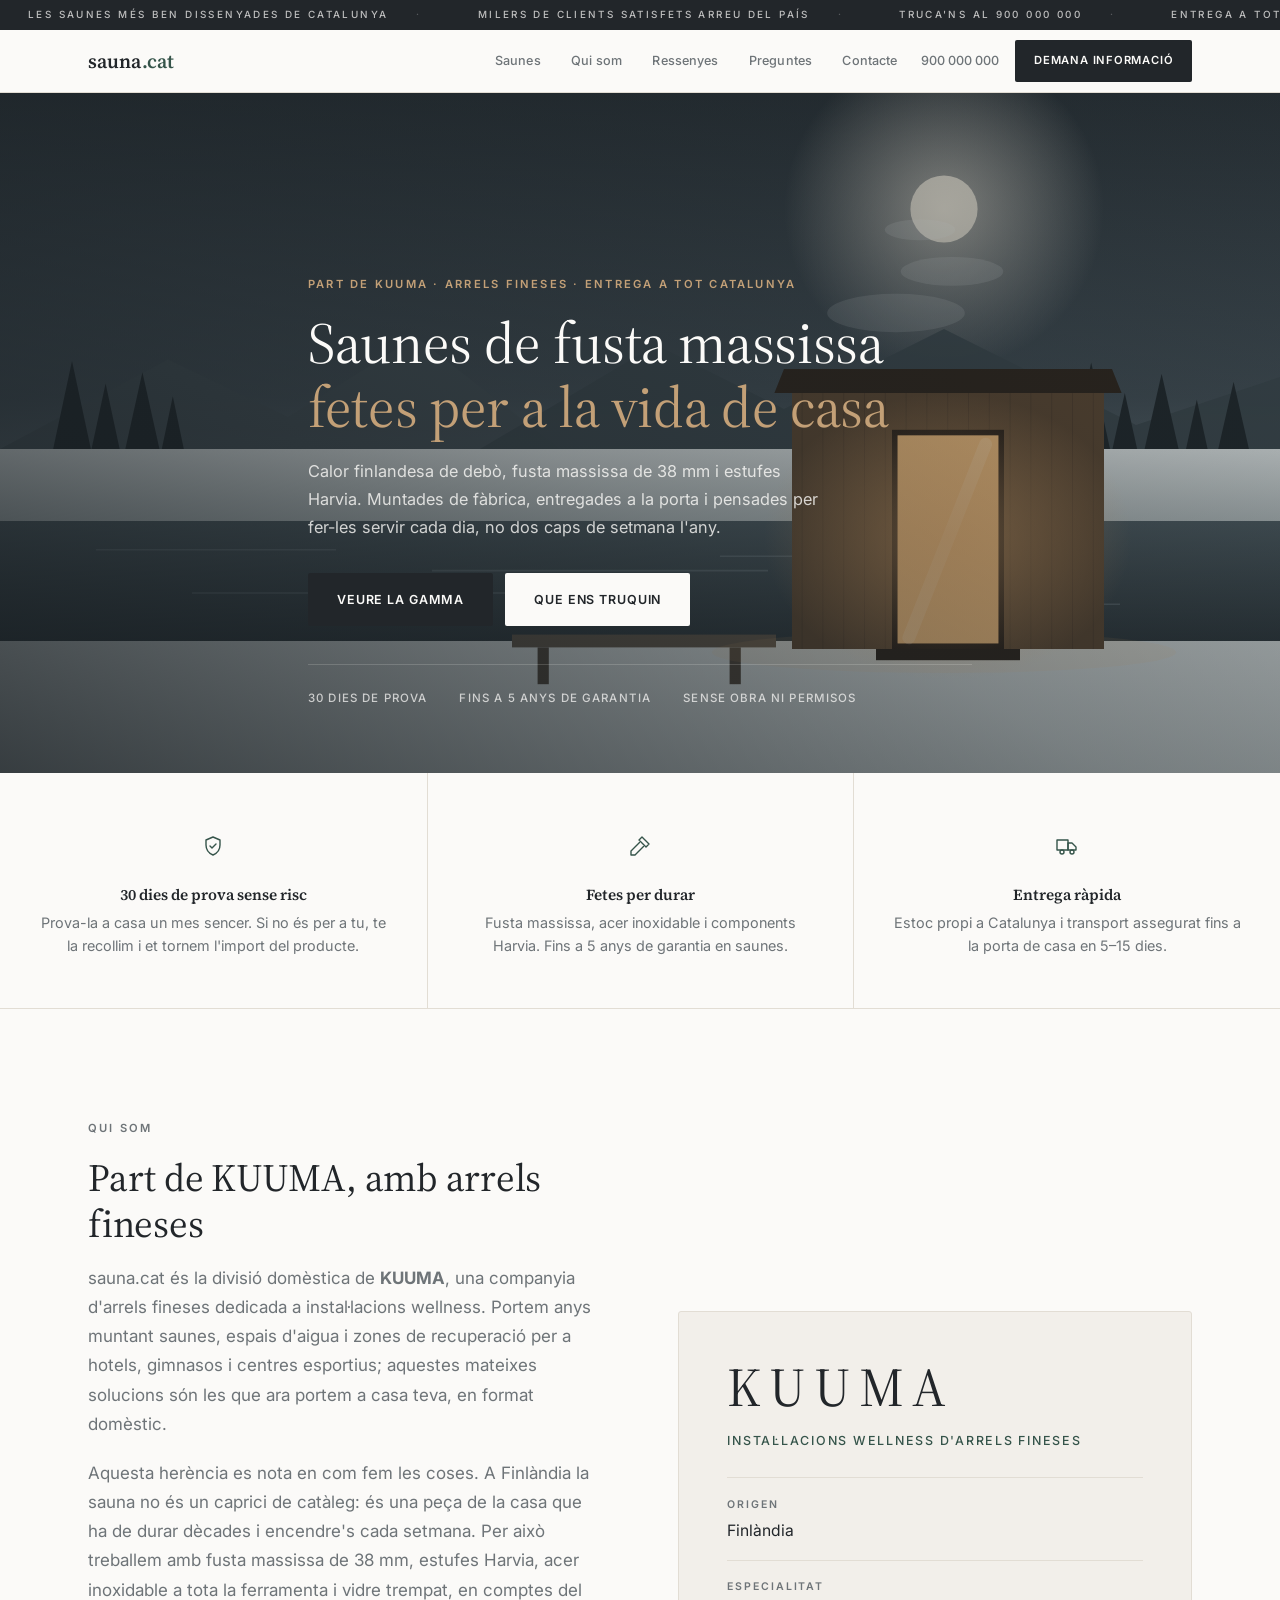
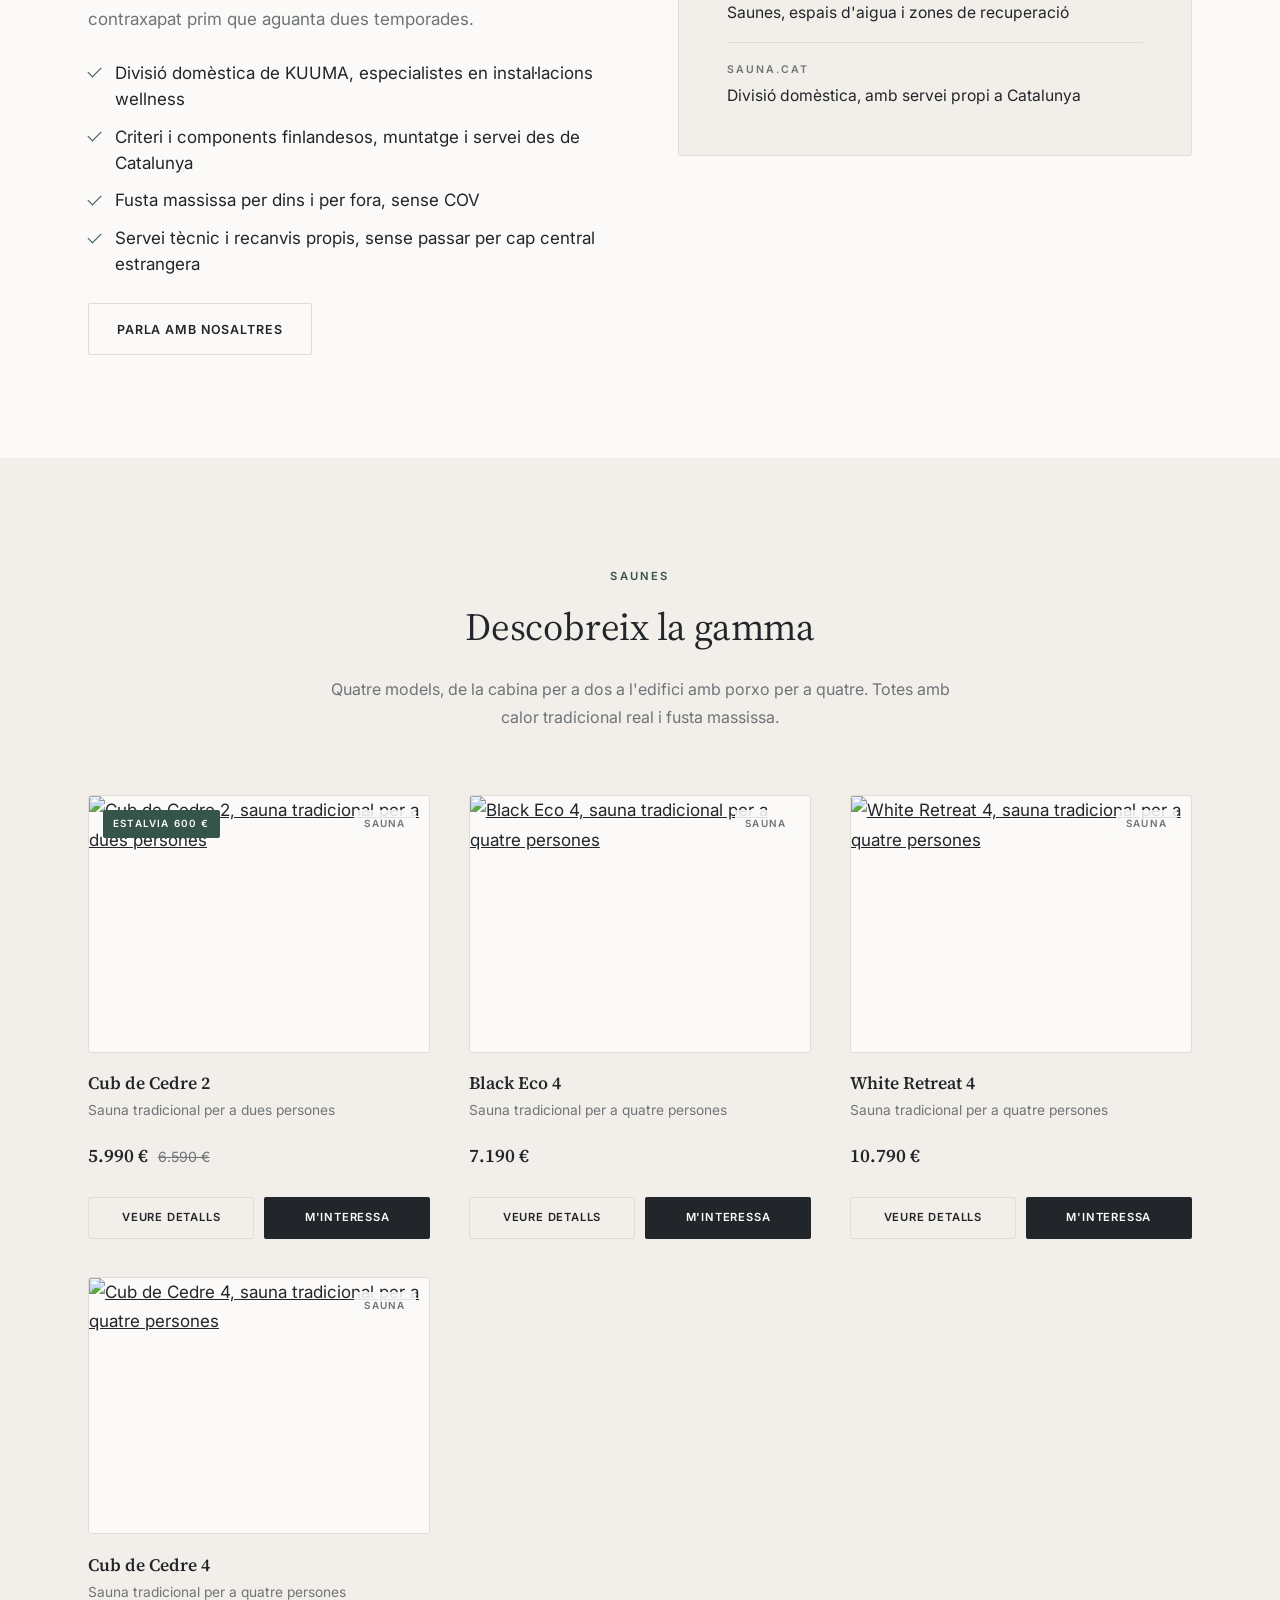
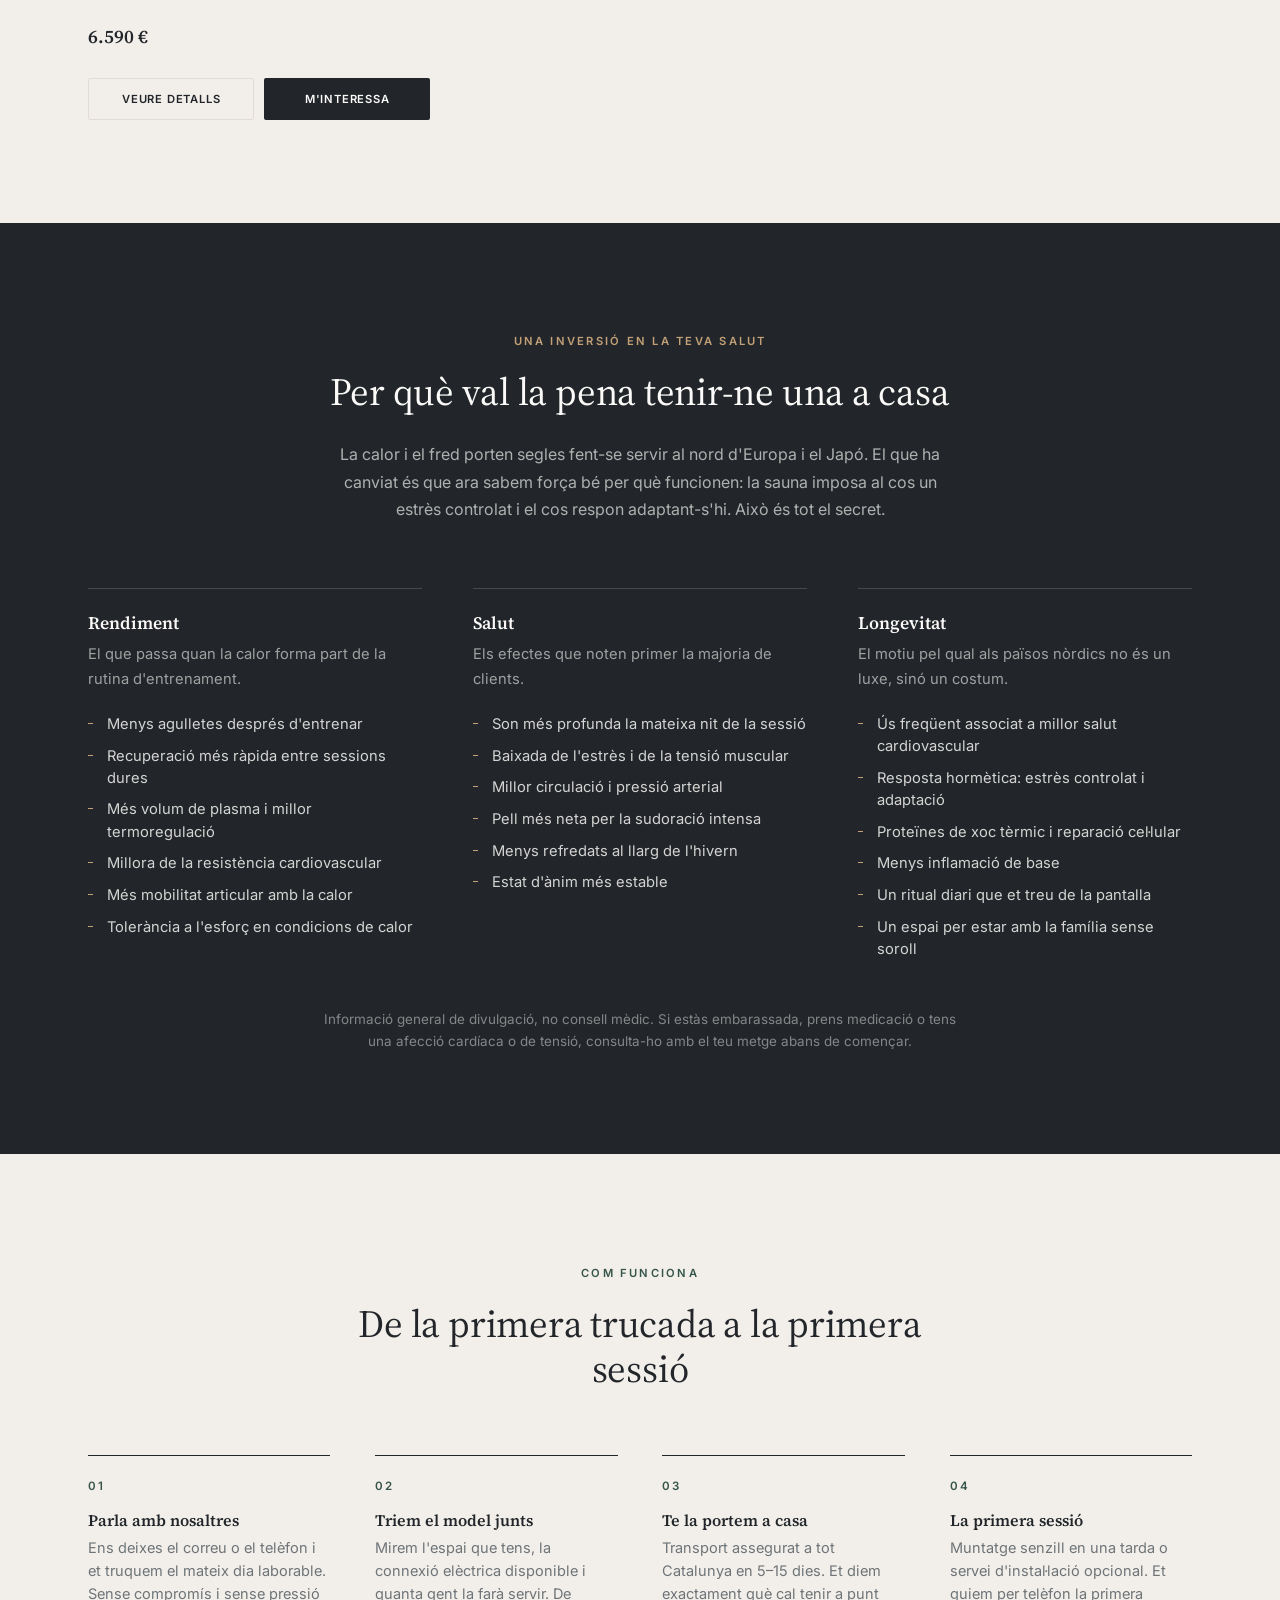
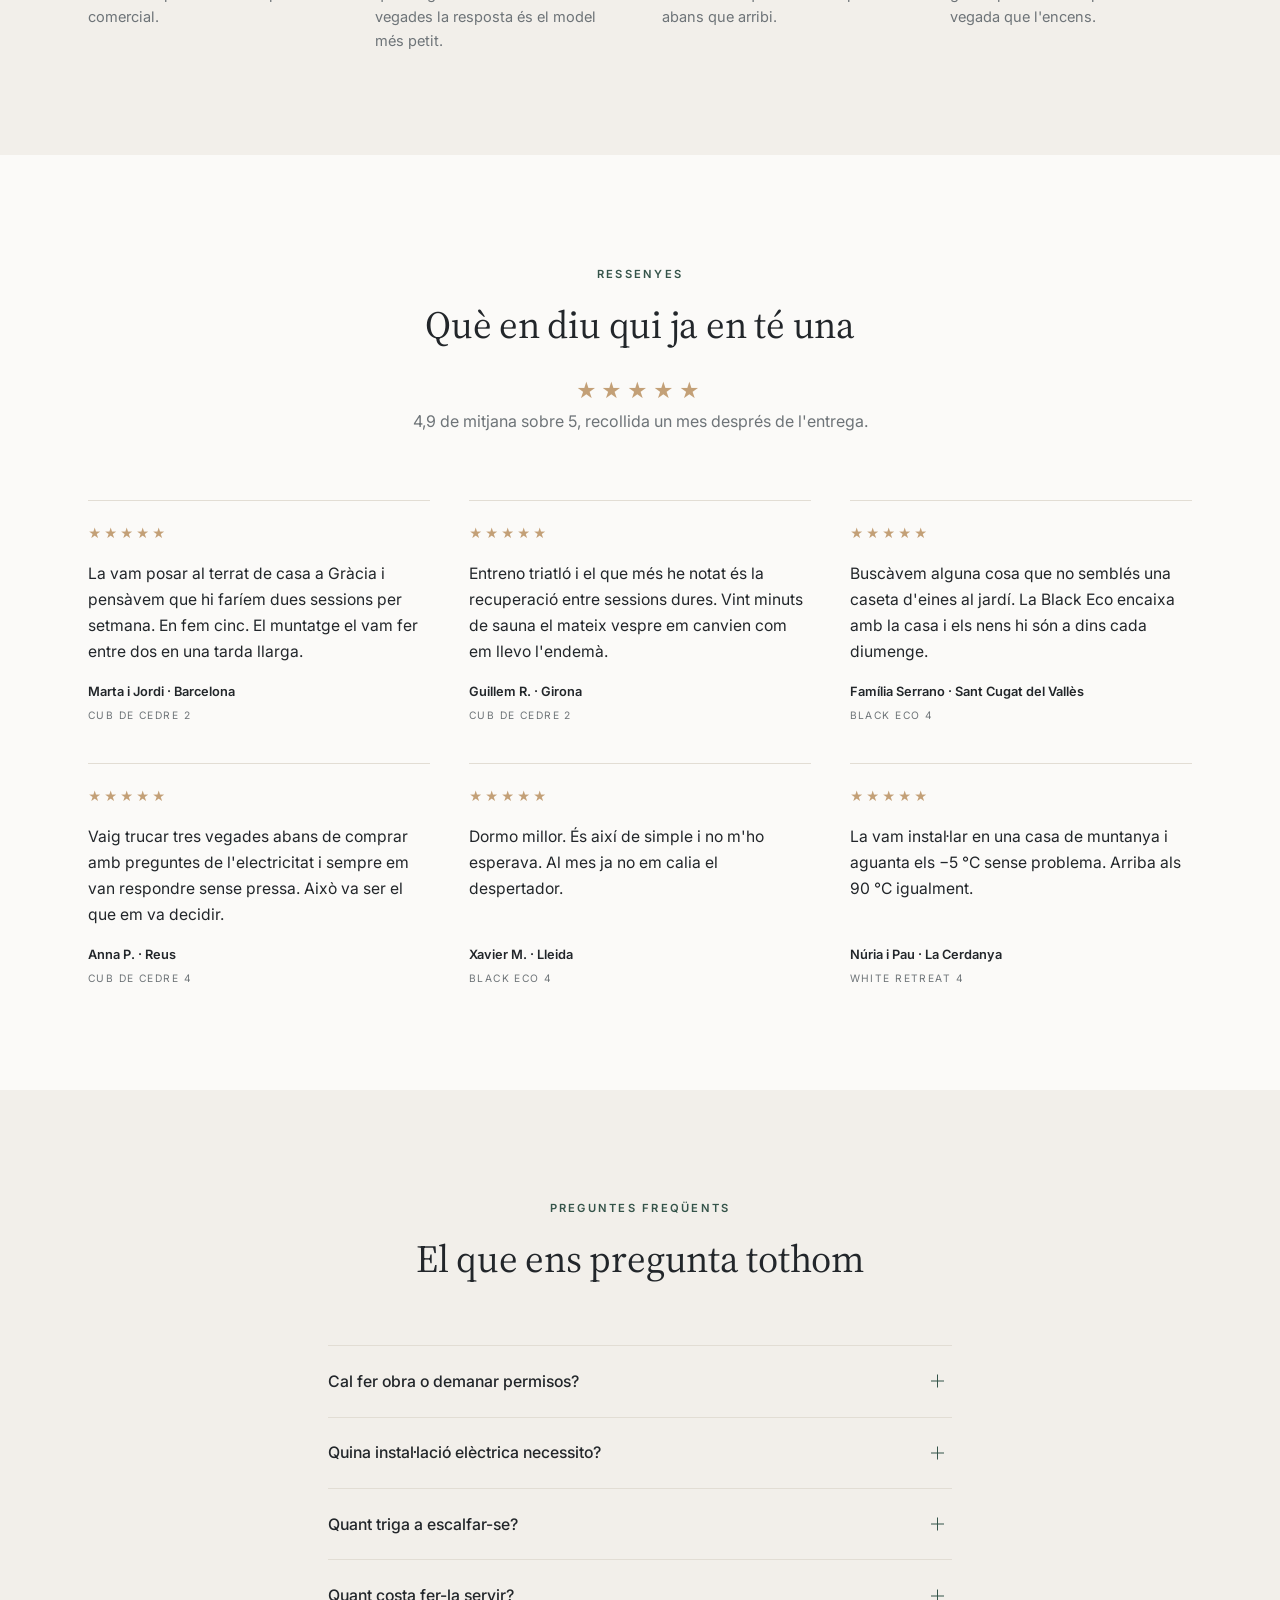
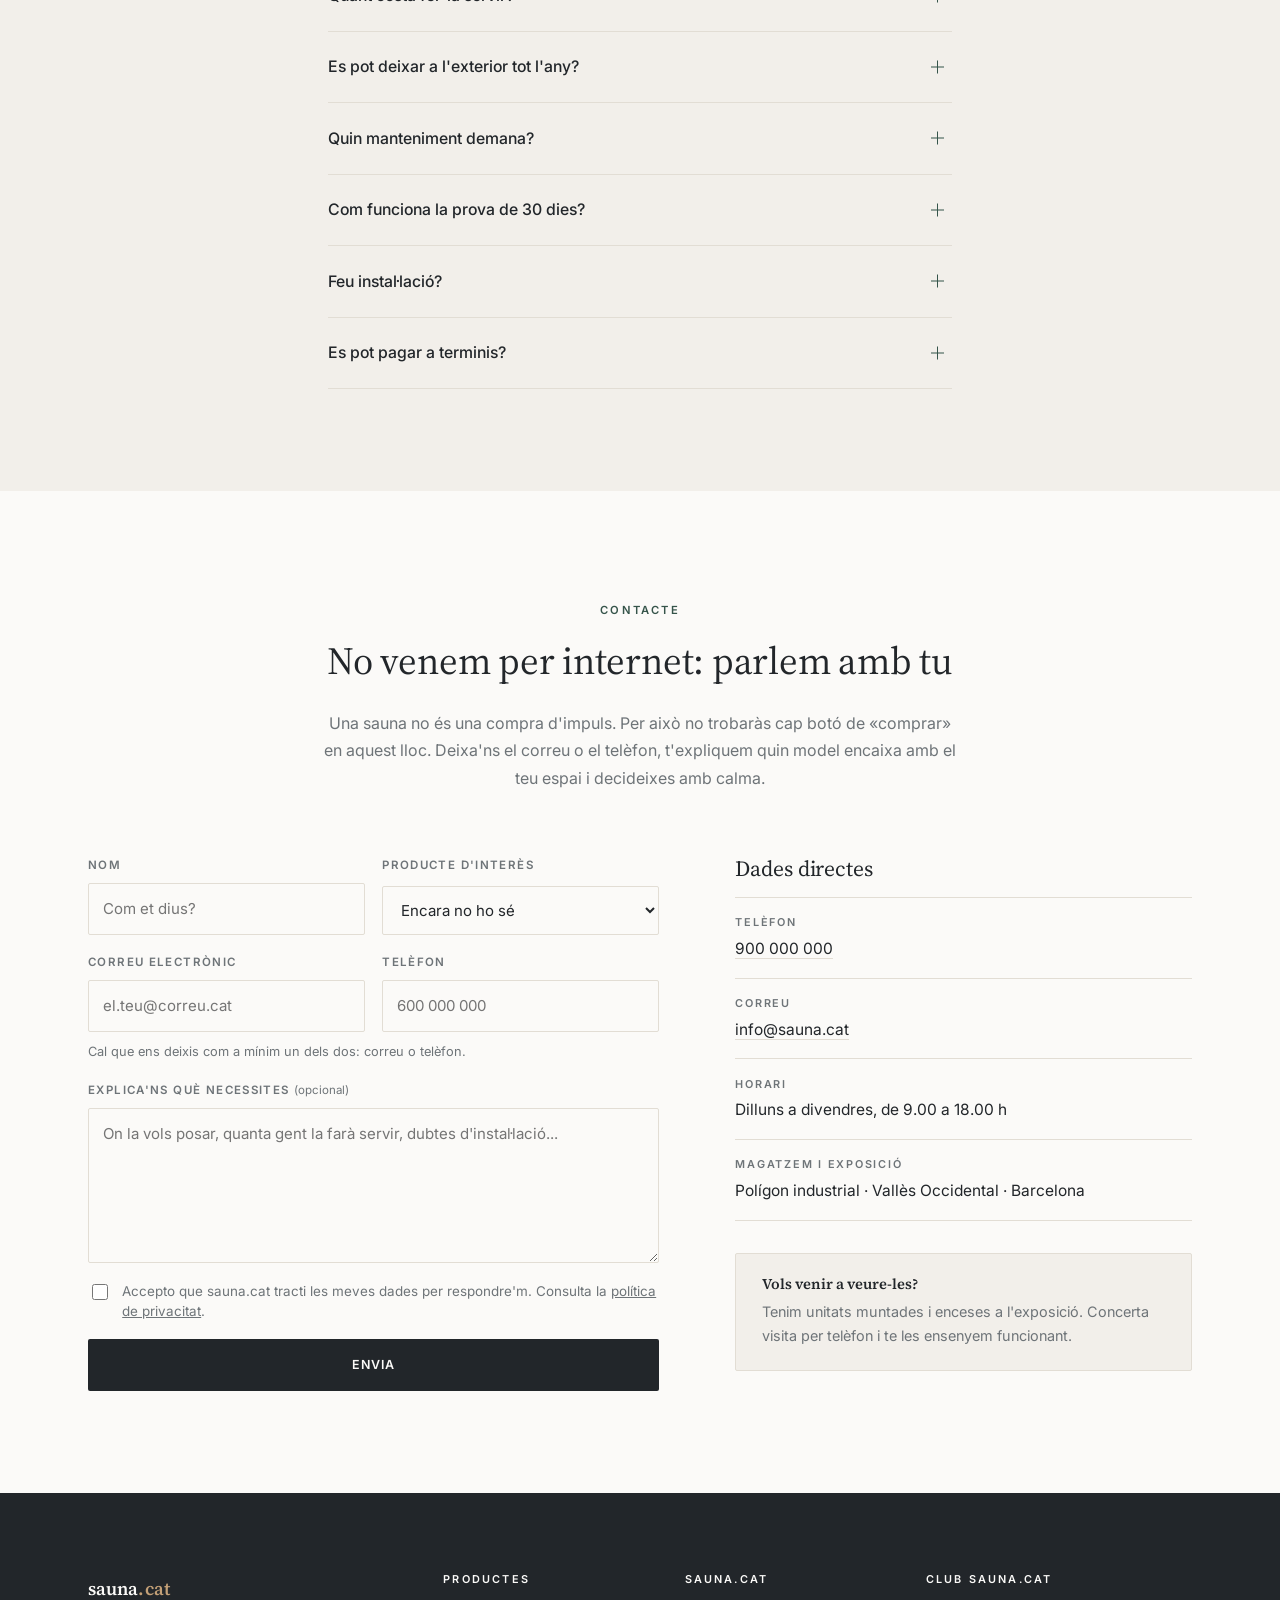
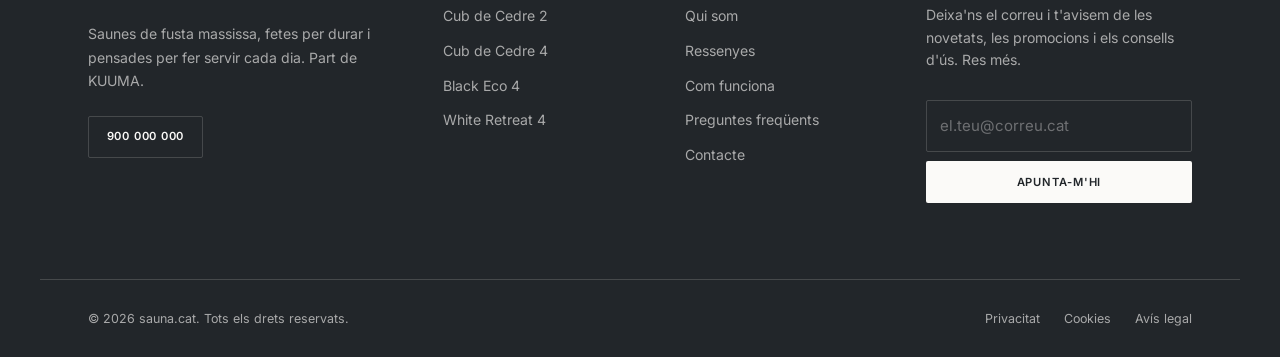
==== commit aef6f34a: "Fotografia real als quatre models i bloc de KUUMA simplificat - Galeries amb imatge principal i mini" ====
--- a/index.html
+++ b/index.html
@@ -142,10 +142,24 @@
       </ul>
       <button class="boto boto--contorn" data-obre-formulari data-producte="">Parla amb nosaltres</button>
     </div>
-    <figure class="duo__imatge">
-      <img src="assets/img/interior.svg" alt="Interior d'una sauna de cedre amb bancs a dos nivells i estufa amb pedres volcàniques" loading="lazy" width="1200" height="800">
-      <figcaption>Interior de cedre, bancs a dos nivells i estufa amb pedres volcàniques.</figcaption>
-    </figure>
+    <aside class="segell">
+      <p class="segell__marca">KUUMA</p>
+      <p class="segell__lema">Instal·lacions wellness d'arrels fineses</p>
+      <dl class="segell__dades">
+        <div>
+          <dt>Origen</dt>
+          <dd>Finlàndia</dd>
+        </div>
+        <div>
+          <dt>Especialitat</dt>
+          <dd>Saunes, espais d'aigua i zones de recuperació</dd>
+        </div>
+        <div>
+          <dt>sauna.cat</dt>
+          <dd>Divisió domèstica, amb servei propi a Catalunya</dd>
+        </div>
+      </dl>
+    </aside>
   </div>
 </section>
 
@@ -163,7 +177,7 @@
         <a class="targeta__imatge" href="productes/cub-de-cedre-2.html">
           <span class="distintiu distintiu--oferta">Estalvia 600 €</span>
           <span class="distintiu distintiu--tipus">Sauna</span>
-          <img src="assets/img/producte-cub-de-cedre-2.svg" alt="Cub de Cedre 2, sauna tradicional per a dues persones" loading="lazy" width="800" height="600">
+          <img src="https://swellsport.com.au/cdn/shop/files/hf_20260519_043056_b9b29f9c-7cf8-41d5-9b99-89c4a339117a.jpg?v=1779166418&amp;width=800" alt="Cub de Cedre 2, sauna tradicional per a dues persones" loading="lazy" width="800" height="600">
         </a>
         <div class="targeta__cos">
           <h3 class="targeta__titol"><a href="productes/cub-de-cedre-2.html">Cub de Cedre 2</a></h3>
@@ -179,7 +193,7 @@
       <article class="targeta">
         <a class="targeta__imatge" href="productes/black-eco-4.html">
           <span class="distintiu distintiu--tipus">Sauna</span>
-          <img src="assets/img/producte-black-eco-4.svg" alt="Black Eco 4, sauna tradicional per a quatre persones" loading="lazy" width="800" height="600">
+          <img src="https://swellsport.com.au/cdn/shop/files/hero_image_eco.png?v=1777604777&amp;width=800" alt="Black Eco 4, sauna tradicional per a quatre persones" loading="lazy" width="800" height="600">
         </a>
         <div class="targeta__cos">
           <h3 class="targeta__titol"><a href="productes/black-eco-4.html">Black Eco 4</a></h3>
@@ -195,7 +209,7 @@
       <article class="targeta">
         <a class="targeta__imatge" href="productes/white-retreat-4.html">
           <span class="distintiu distintiu--tipus">Sauna</span>
-          <img src="assets/img/producte-white-retreat-4.svg" alt="White Retreat 4, sauna tradicional per a quatre persones" loading="lazy" width="800" height="600">
+          <img src="https://swellsport.com.au/cdn/shop/files/R4_Luxury_Sauna.png?v=1771831388&amp;width=800" alt="White Retreat 4, sauna tradicional per a quatre persones" loading="lazy" width="800" height="600">
         </a>
         <div class="targeta__cos">
           <h3 class="targeta__titol"><a href="productes/white-retreat-4.html">White Retreat 4</a></h3>
@@ -211,7 +225,7 @@
       <article class="targeta">
         <a class="targeta__imatge" href="productes/cub-de-cedre-4.html">
           <span class="distintiu distintiu--tipus">Sauna</span>
-          <img src="assets/img/producte-cub-de-cedre-4.svg" alt="Cub de Cedre 4, sauna tradicional per a quatre persones" loading="lazy" width="800" height="600">
+          <img src="https://swellsport.com.au/cdn/shop/files/black_stain_cube_4.png?v=1784761974&amp;width=800" alt="Cub de Cedre 4, sauna tradicional per a quatre persones" loading="lazy" width="800" height="600">
         </a>
         <div class="targeta__cos">
           <h3 class="targeta__titol"><a href="productes/cub-de-cedre-4.html">Cub de Cedre 4</a></h3>
--- a/assets/css/estils.css
+++ b/assets/css/estils.css
@@ -727,6 +727,66 @@
   color: var(--pissarra);
 }
 
+/* Segell de marca (bloc de KUUMA) */
+
+.segell {
+  margin: 0;
+  padding: clamp(2rem, 4vw, 3rem);
+  background: var(--sorra);
+  border: 1px solid var(--linia);
+  border-radius: var(--radi-gran);
+}
+
+.segell__marca {
+  margin: 0;
+  font-family: var(--tipo-titol);
+  font-size: clamp(2.4rem, 5vw, 3.4rem);
+  font-weight: 400;
+  letter-spacing: 0.16em;
+  line-height: 1;
+  color: var(--grafit);
+}
+
+.segell__lema {
+  margin: 1rem 0 0;
+  padding-bottom: 1.6rem;
+  border-bottom: 1px solid var(--linia);
+  font-size: 0.78rem;
+  font-weight: 500;
+  letter-spacing: 0.14em;
+  text-transform: uppercase;
+  color: var(--avet);
+}
+
+.segell__dades {
+  margin: 0;
+}
+
+.segell__dades > div {
+  padding: 1.1rem 0;
+  border-bottom: 1px solid var(--linia);
+}
+
+.segell__dades > div:last-child {
+  padding-bottom: 0;
+  border-bottom: 0;
+}
+
+.segell__dades dt {
+  font-size: 0.66rem;
+  font-weight: 600;
+  letter-spacing: 0.18em;
+  text-transform: uppercase;
+  color: var(--pissarra);
+  margin-bottom: 0.3rem;
+}
+
+.segell__dades dd {
+  margin: 0;
+  font-size: 0.98rem;
+  line-height: 1.5;
+}
+
 /* Beneficis */
 
 .beneficis {
@@ -1141,7 +1201,8 @@
 
 .galeria__minis {
   display: grid;
-  grid-template-columns: repeat(3, 1fr);
+  grid-auto-flow: column;
+  grid-auto-columns: 1fr; /* s'adapta a tres o quatre miniatures */
   gap: 0.6rem;
   margin-top: 0.6rem;
 }
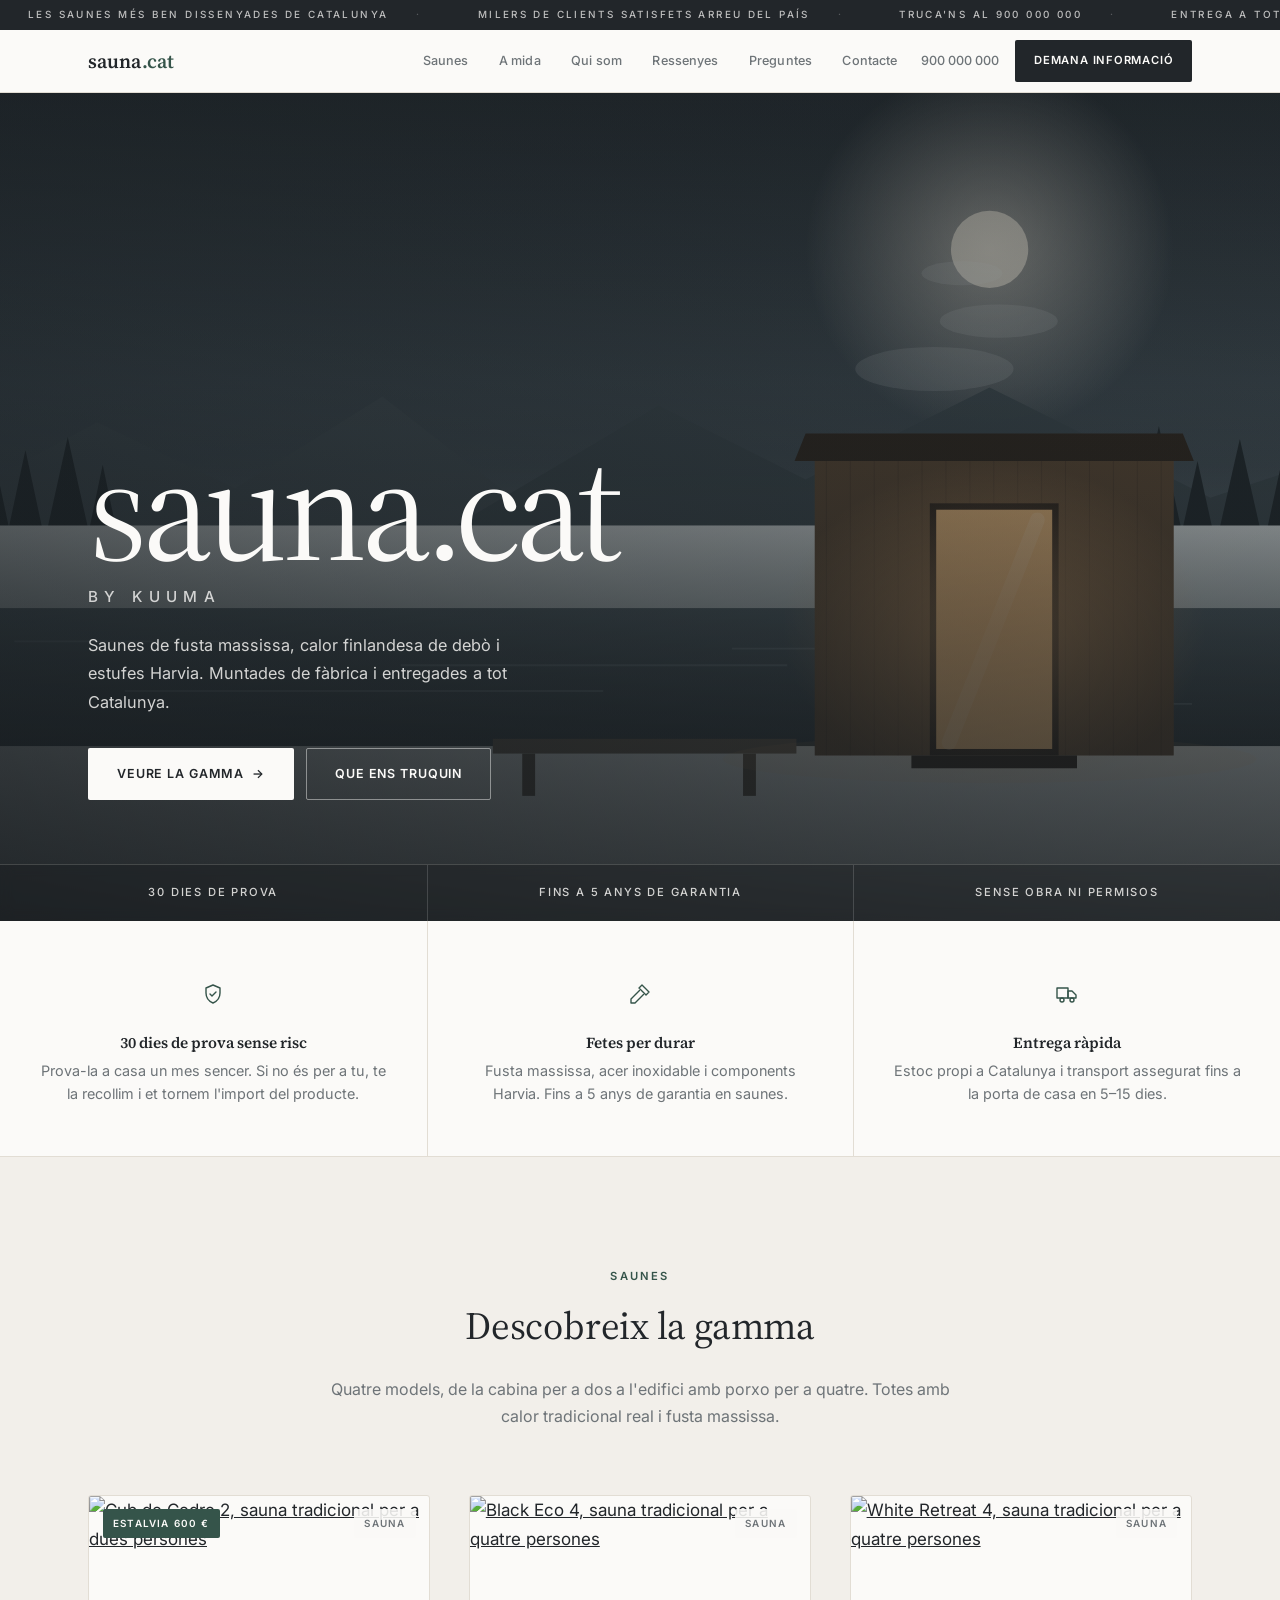
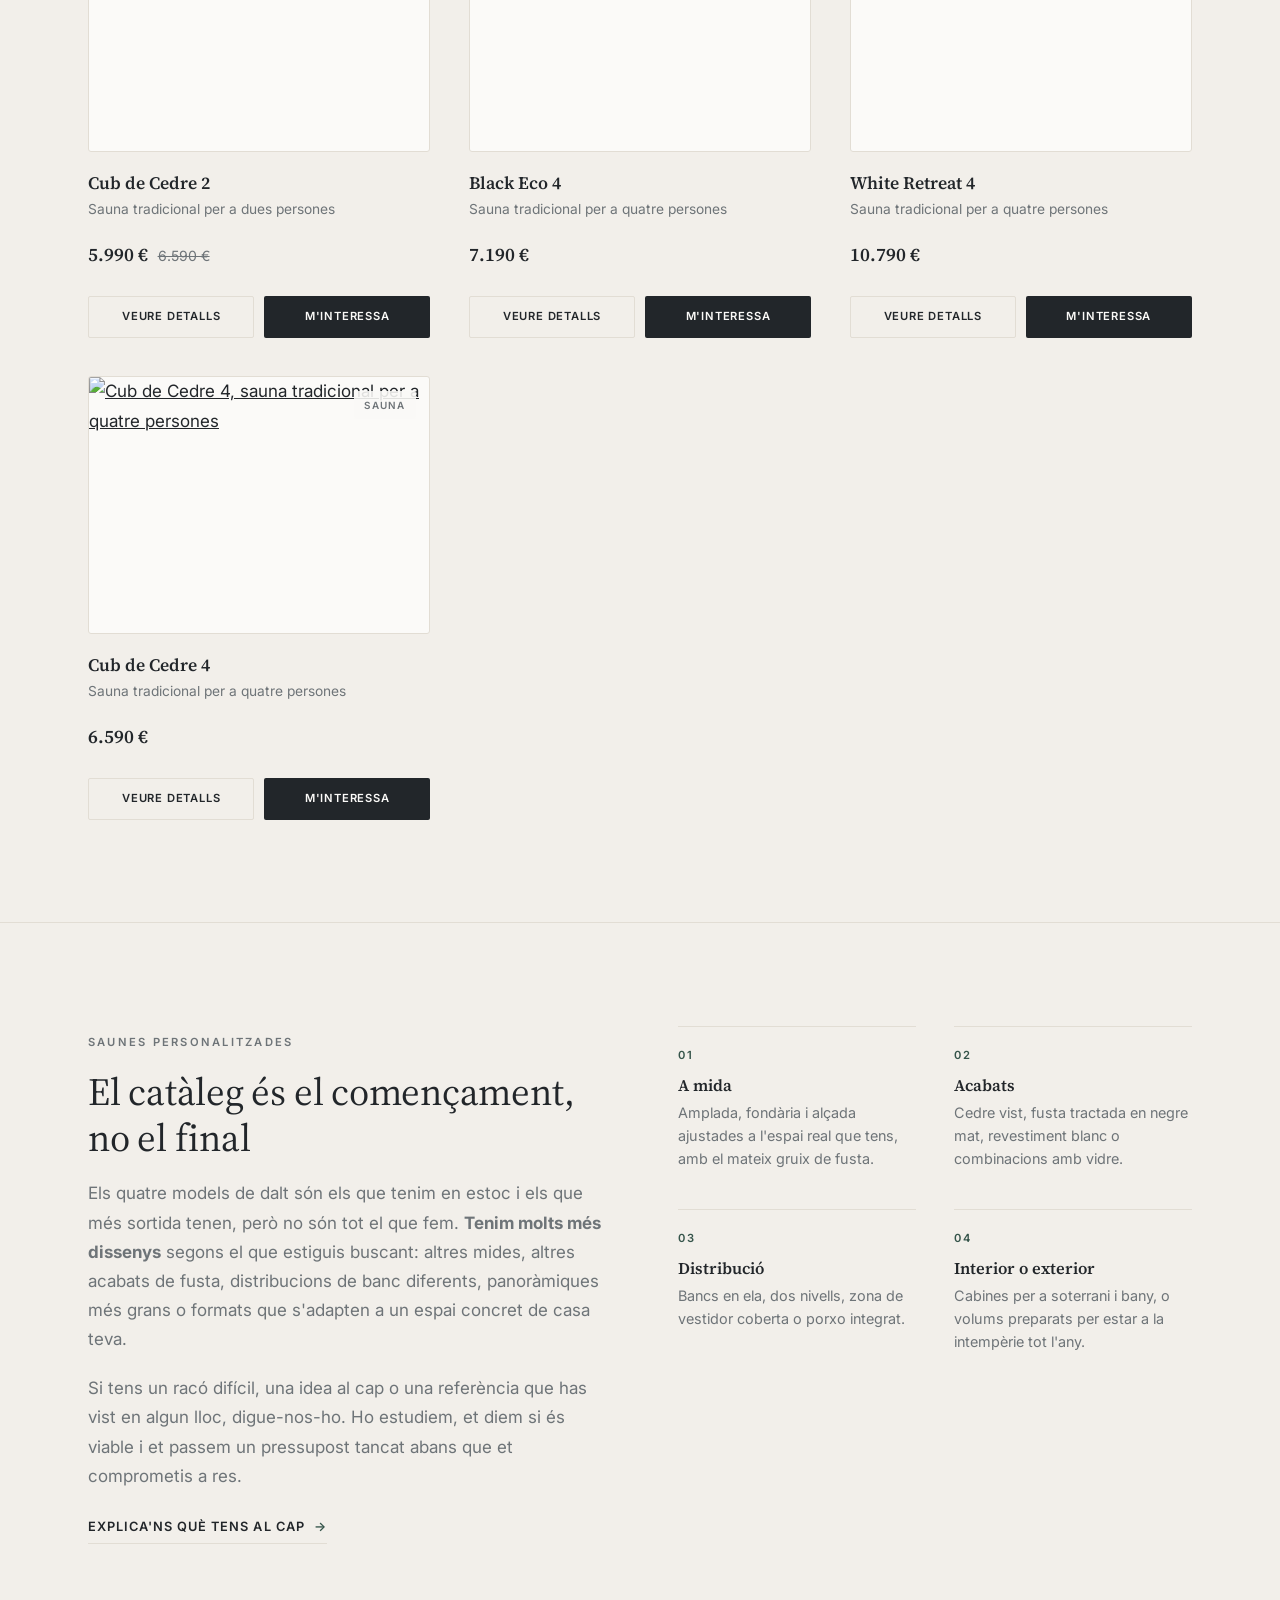
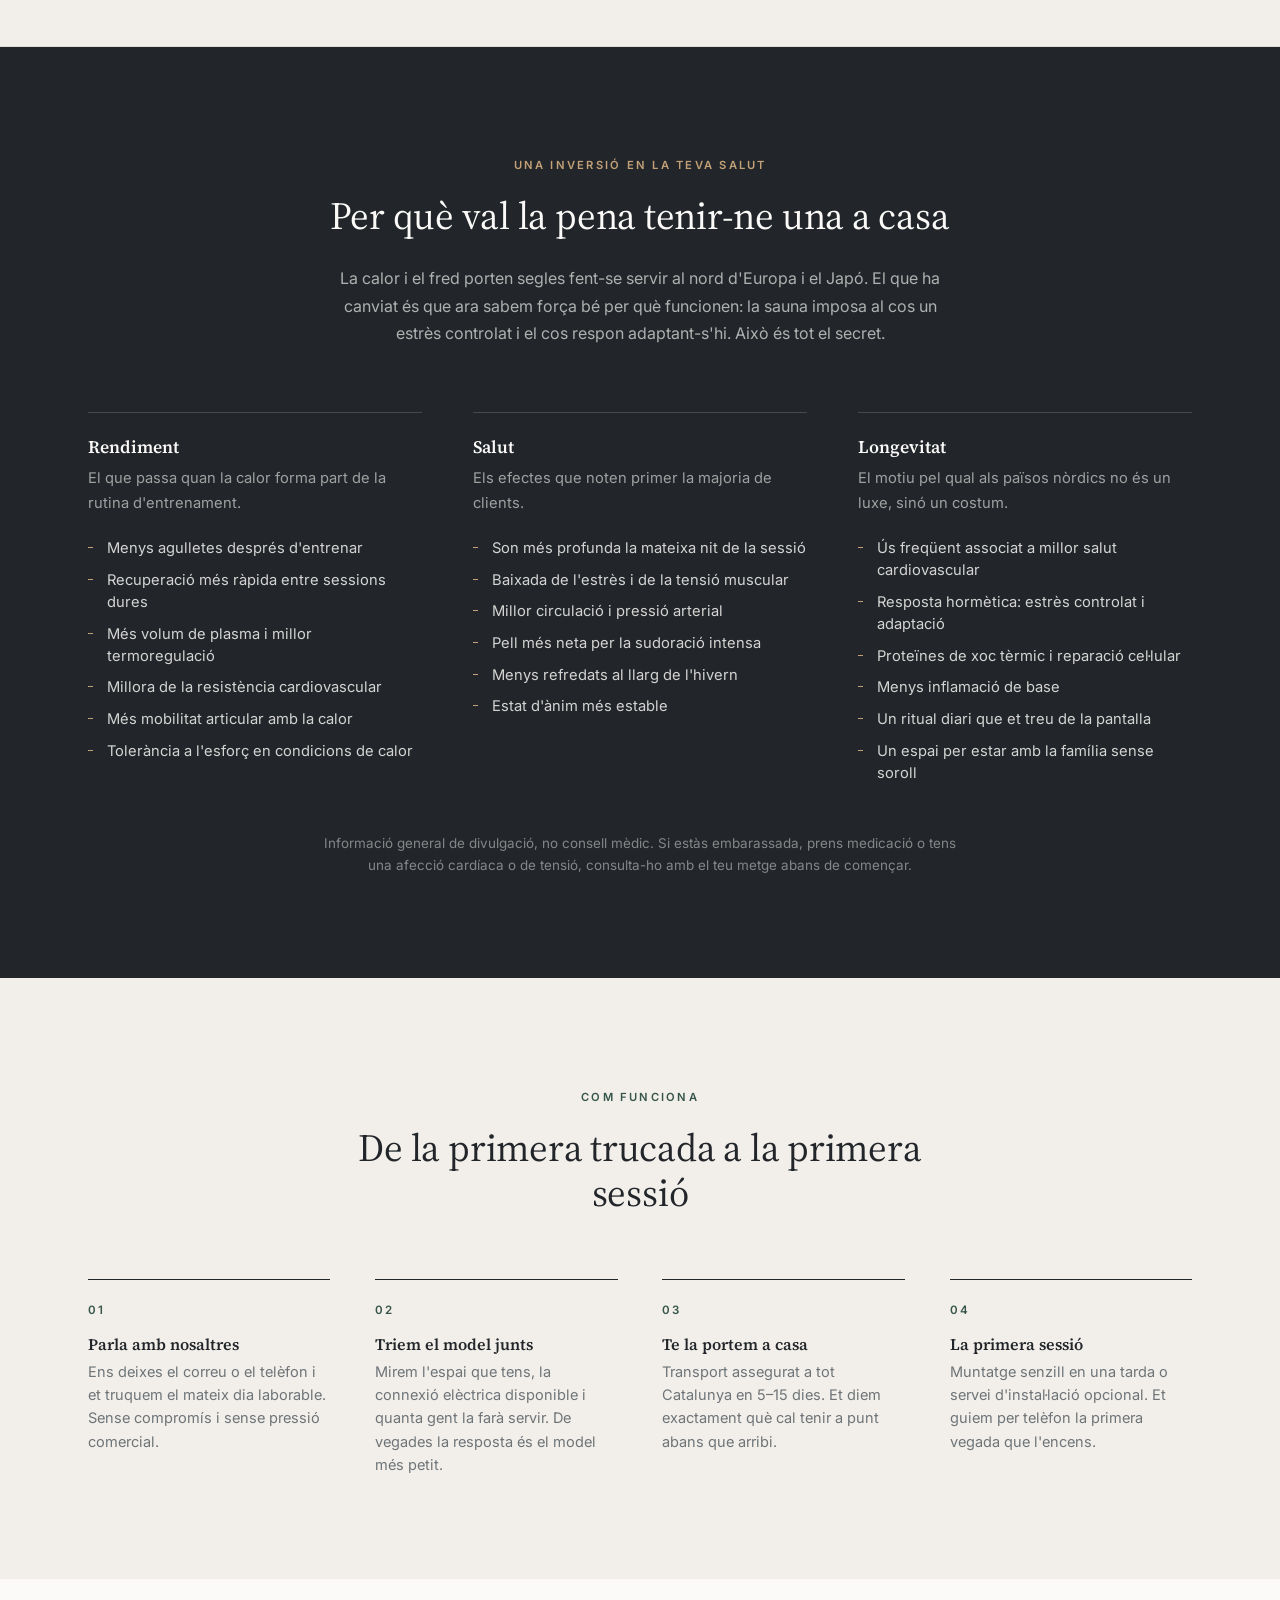
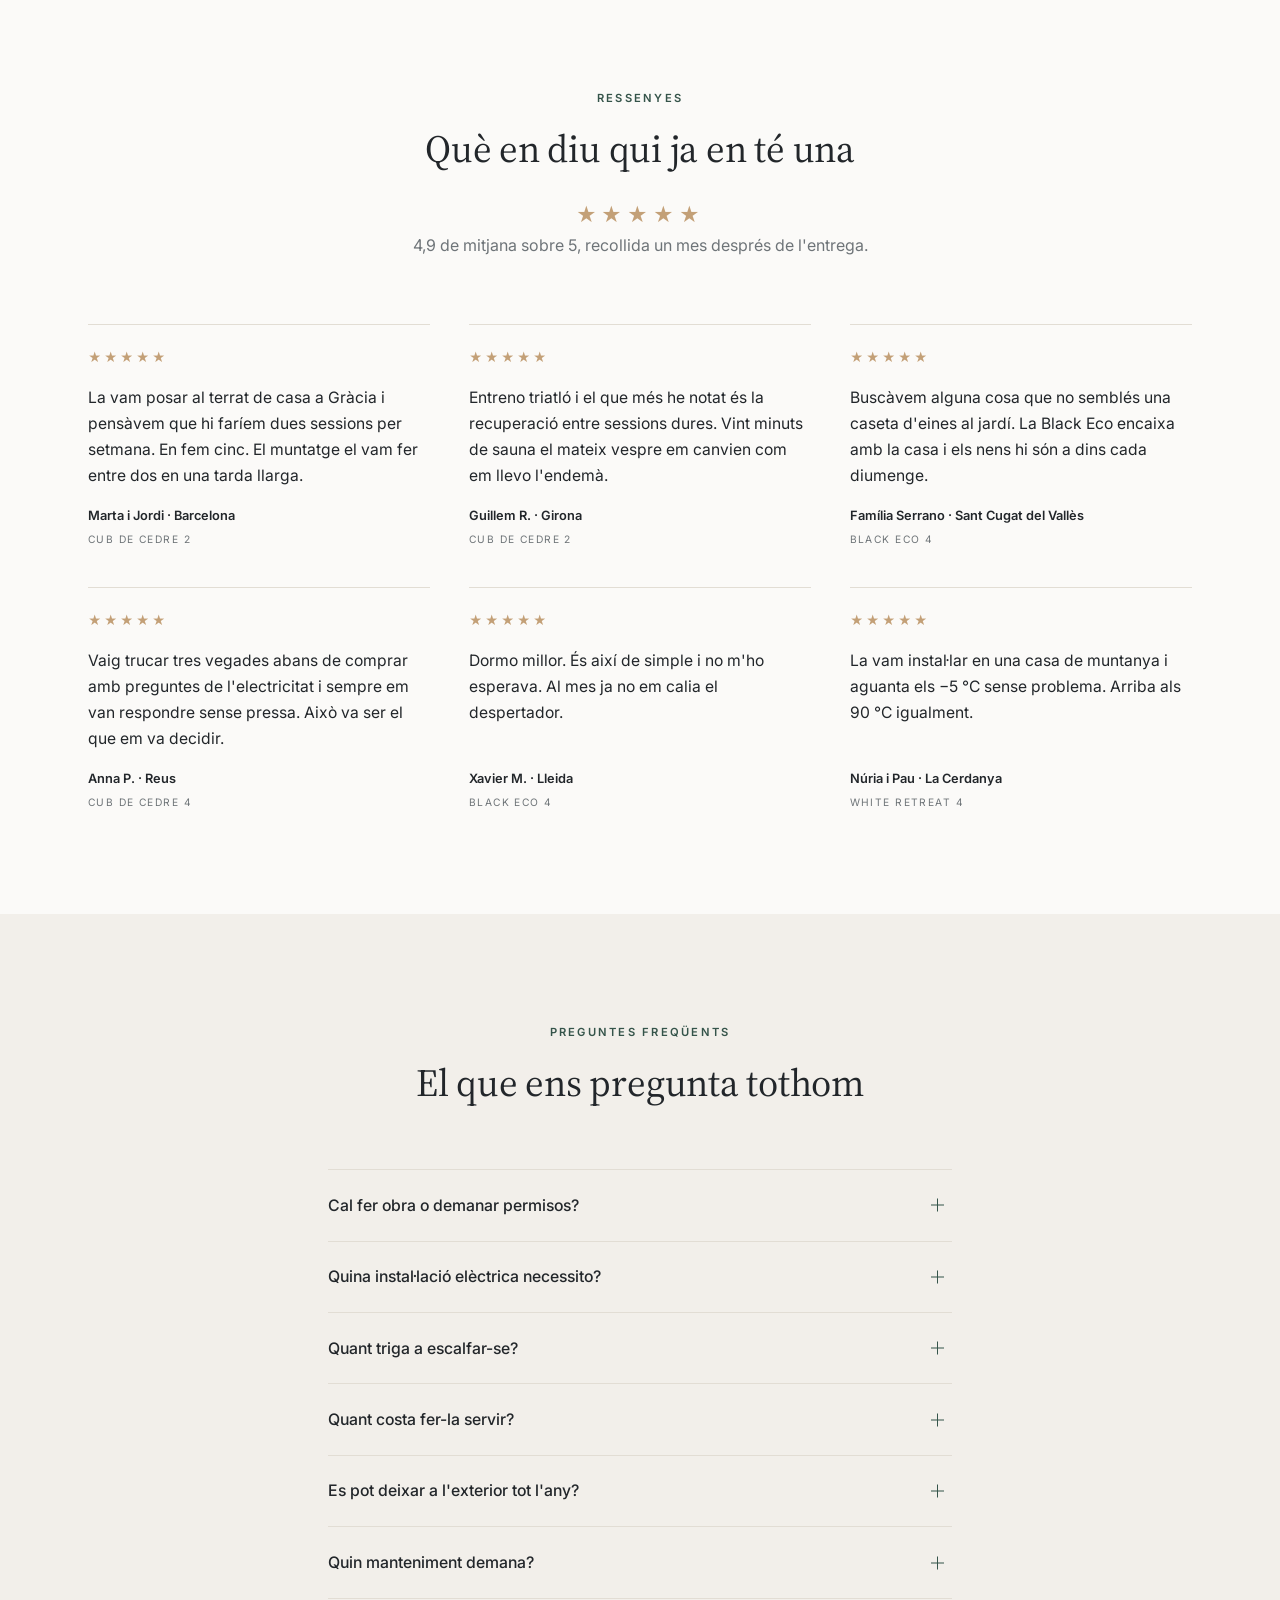
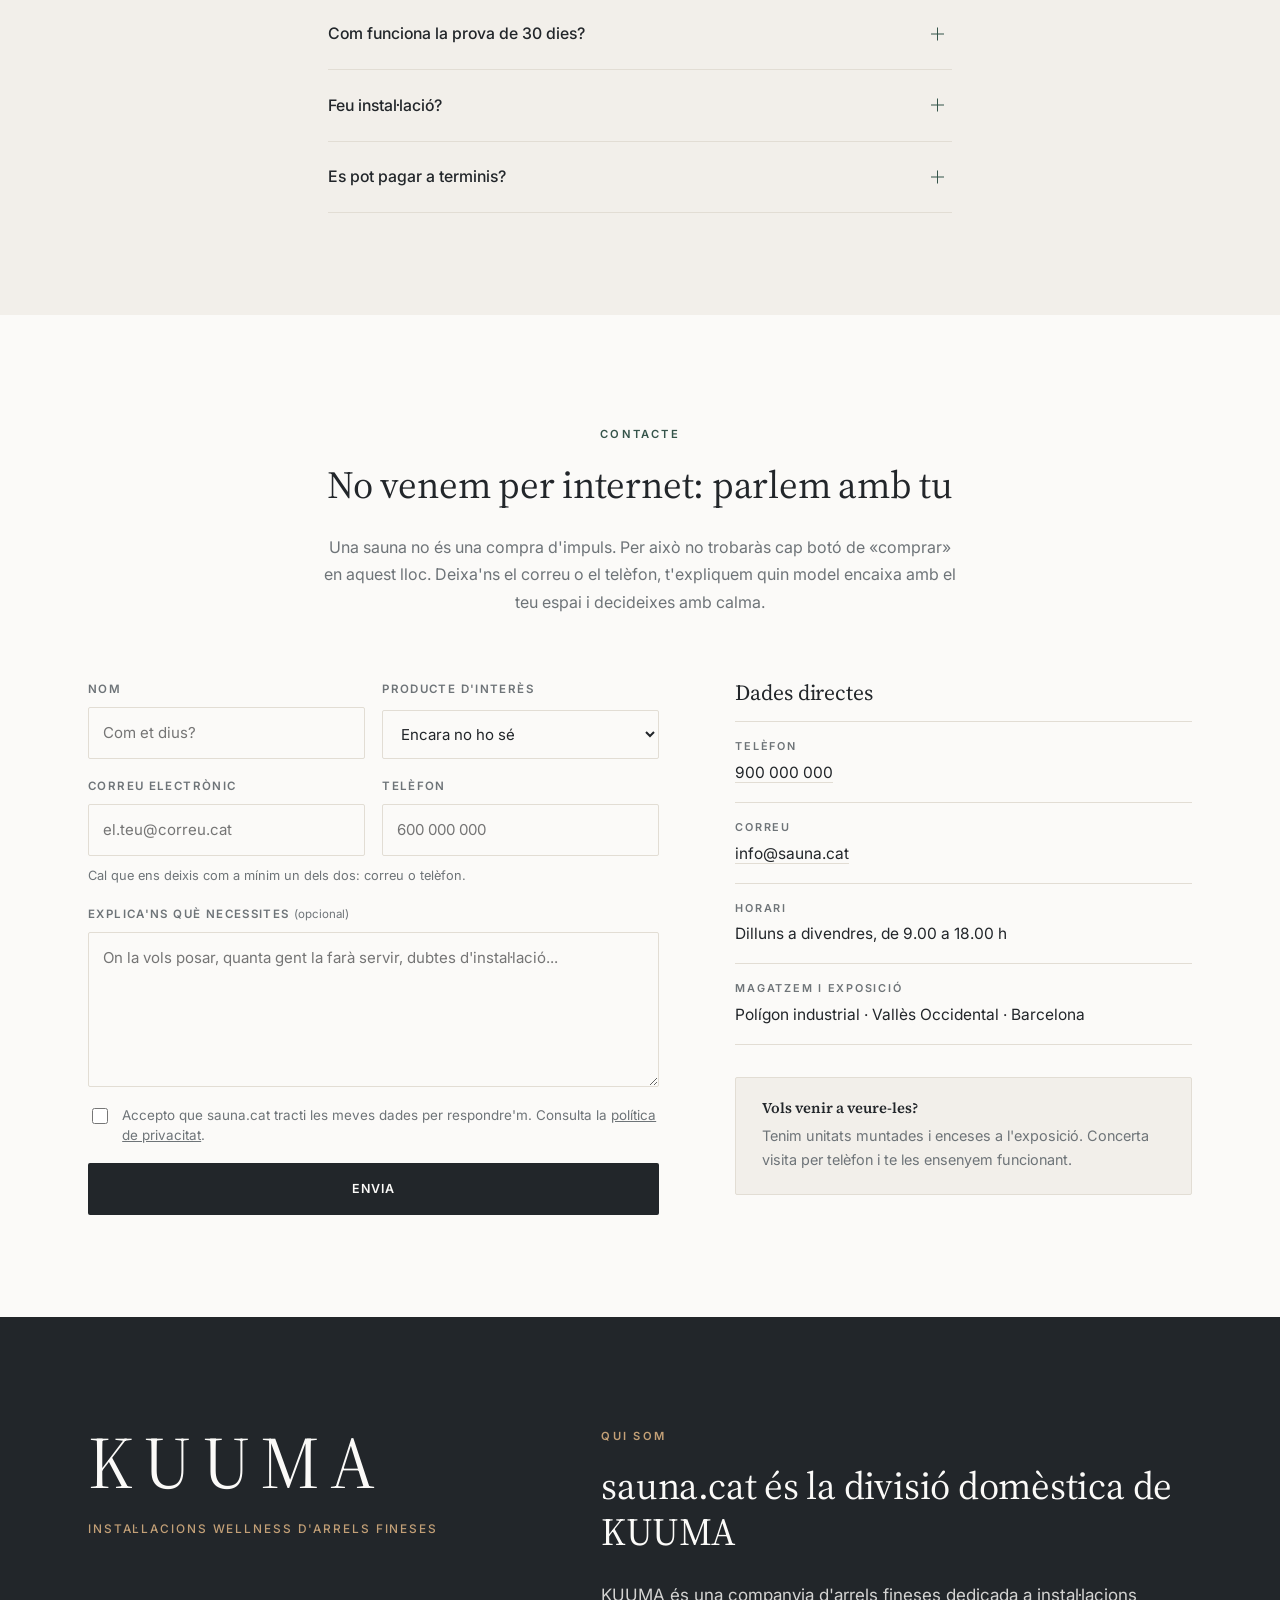
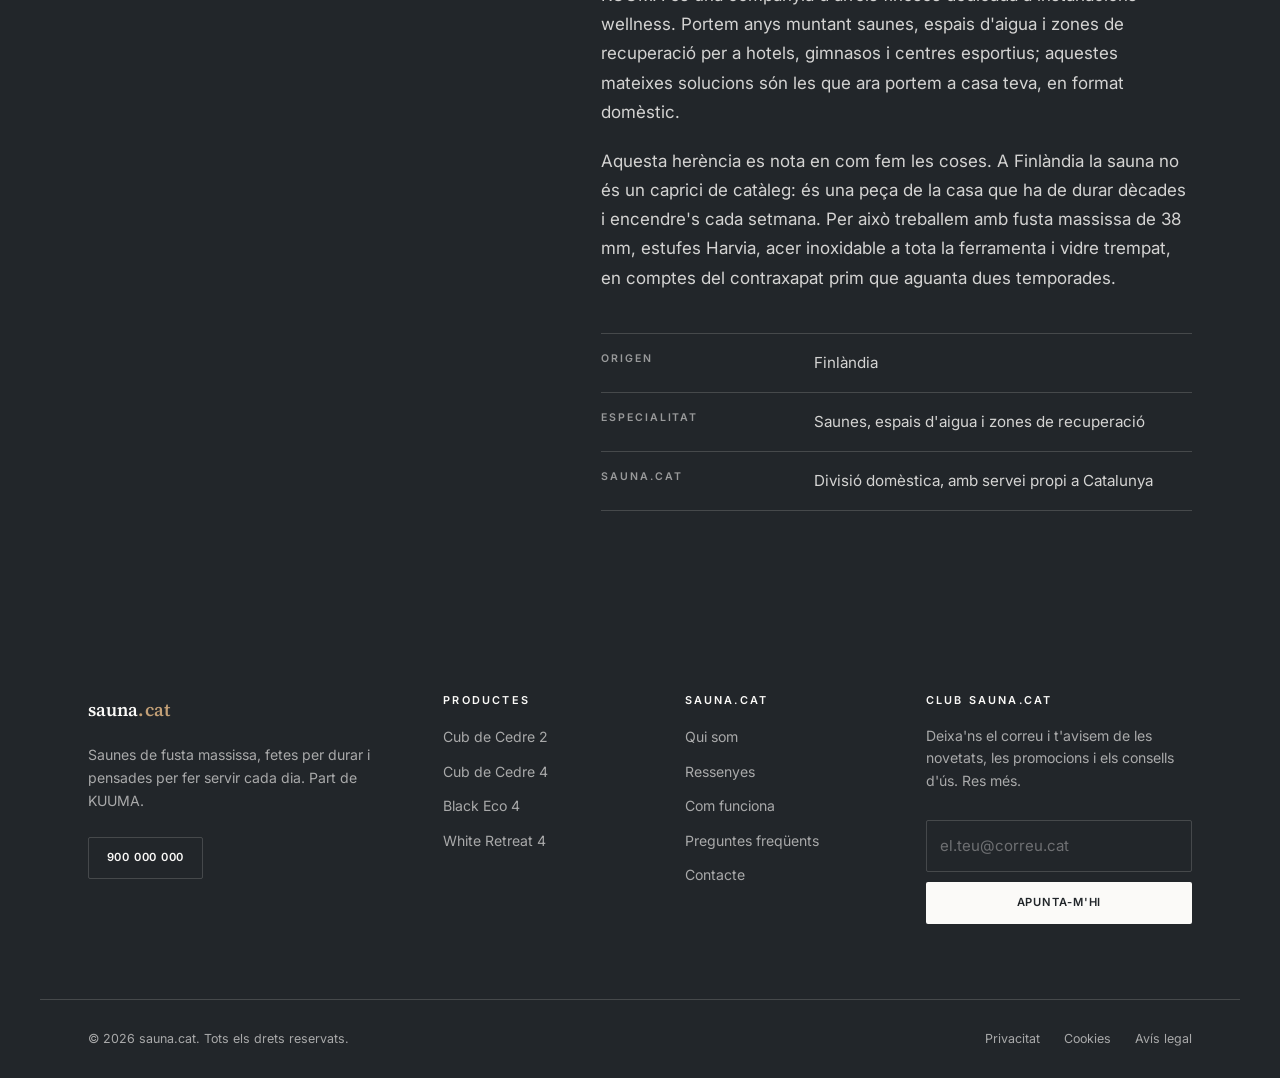
==== commit ae639948: "Portada a tota pantalla, saunes a mida i KUUMA al peu Reorganitza la pàgina seguint la referència de" ====
--- a/index.html
+++ b/index.html
@@ -42,6 +42,7 @@
     </a>
     <nav class="nav" aria-label="Navegació principal">
       <a href="#saunes" class="nav__enllac">Saunes</a>
+      <a href="#personalitzades" class="nav__enllac">A mida</a>
       <a href="#qui-som" class="nav__enllac">Qui som</a>
       <a href="#ressenyes" class="nav__enllac">Ressenyes</a>
       <a href="#preguntes" class="nav__enllac">Preguntes</a>
@@ -57,6 +58,7 @@
   </div>
   <div class="menu-mobil" id="menu-mobil" hidden>
     <a href="#saunes">Saunes</a>
+    <a href="#personalitzades">A mida</a>
     <a href="#qui-som">Qui som</a>
     <a href="#ressenyes">Ressenyes</a>
     <a href="#preguntes">Preguntes</a>
@@ -69,24 +71,25 @@
 
 <!-- ================= HEROI ================= -->
 <section class="heroi">
-  <img class="heroi__fons" src="assets/img/heroi.svg" alt="" width="1600" height="900">
   <div class="contenidor heroi__cos">
-    <p class="etiqueta etiqueta--clara">Part de KUUMA · Arrels fineses · Entrega a tot Catalunya</p>
-    <h1>Saunes de fusta massissa<br><span>fetes per a la vida de casa</span></h1>
+    <h1 class="heroi__marca">
+      <span class="heroi__nom">sauna.cat</span>
+      <span class="heroi__firma">by KUUMA</span>
+    </h1>
     <p class="heroi__text">
-      Calor finlandesa de debò, fusta massissa de 38 mm i estufes Harvia. Muntades de fàbrica,
-      entregades a la porta i pensades per fer-les servir cada dia, no dos caps de setmana l'any.
+      Saunes de fusta massissa, calor finlandesa de debò i estufes Harvia.
+      Muntades de fàbrica i entregades a tot Catalunya.
     </p>
     <div class="heroi__accions">
-      <a class="boto boto--primari" href="#saunes">Veure la gamma</a>
-      <button class="boto boto--clar" data-obre-formulari data-producte="">Que ens truquin</button>
-    </div>
-    <ul class="heroi__punts">
-      <li>30 dies de prova</li>
-      <li>Fins a 5 anys de garantia</li>
-      <li>Sense obra ni permisos</li>
-    </ul>
-  </div>
+      <a class="boto boto--clar" href="#saunes">Veure la gamma <span aria-hidden="true">→</span></a>
+      <button class="boto boto--fantasma" data-obre-formulari data-producte="">Que ens truquin</button>
+    </div>
+  </div>
+  <ul class="heroi__punts">
+    <li>30 dies de prova</li>
+    <li>Fins a 5 anys de garantia</li>
+    <li>Sense obra ni permisos</li>
+  </ul>
 </section>
 
 <!-- ================= GARANTIES ================= -->
@@ -113,53 +116,6 @@
       <h3>Entrega ràpida</h3>
       <p>Estoc propi a Catalunya i transport assegurat fins a la porta de casa en 5–15 dies.</p>
     </div>
-  </div>
-</section>
-
-<!-- ================= QUI SOM ================= -->
-<section class="seccio" id="qui-som">
-  <div class="contenidor duo">
-    <div class="duo__text">
-      <p class="etiqueta">Qui som</p>
-      <h2>Part de KUUMA, amb arrels fineses</h2>
-      <p>
-        sauna.cat és la divisió domèstica de <strong>KUUMA</strong>, una companyia d'arrels fineses
-        dedicada a instal·lacions wellness. Portem anys muntant saunes, espais d'aigua i zones de
-        recuperació per a hotels, gimnasos i centres esportius; aquestes mateixes solucions són les
-        que ara portem a casa teva, en format domèstic.
-      </p>
-      <p>
-        Aquesta herència es nota en com fem les coses. A Finlàndia la sauna no és un caprici de
-        catàleg: és una peça de la casa que ha de durar dècades i encendre's cada setmana. Per això
-        treballem amb fusta massissa de 38 mm, estufes Harvia, acer inoxidable a tota la ferramenta
-        i vidre trempat, en comptes del contraxapat prim que aguanta dues temporades.
-      </p>
-      <ul class="llista-marcada">
-        <li>Divisió domèstica de KUUMA, especialistes en instal·lacions wellness</li>
-        <li>Criteri i components finlandesos, muntatge i servei des de Catalunya</li>
-        <li>Fusta massissa per dins i per fora, sense COV</li>
-        <li>Servei tècnic i recanvis propis, sense passar per cap central estrangera</li>
-      </ul>
-      <button class="boto boto--contorn" data-obre-formulari data-producte="">Parla amb nosaltres</button>
-    </div>
-    <aside class="segell">
-      <p class="segell__marca">KUUMA</p>
-      <p class="segell__lema">Instal·lacions wellness d'arrels fineses</p>
-      <dl class="segell__dades">
-        <div>
-          <dt>Origen</dt>
-          <dd>Finlàndia</dd>
-        </div>
-        <div>
-          <dt>Especialitat</dt>
-          <dd>Saunes, espais d'aigua i zones de recuperació</dd>
-        </div>
-        <div>
-          <dt>sauna.cat</dt>
-          <dd>Divisió domèstica, amb servei propi a Catalunya</dd>
-        </div>
-      </dl>
-    </aside>
   </div>
 </section>
 
@@ -238,6 +194,51 @@
         </div>
       </article>
     </div>
+  </div>
+</section>
+
+<!-- ================= SAUNES PERSONALITZADES ================= -->
+<section class="seccio personalitzades" id="personalitzades">
+  <div class="contenidor personalitzades__cos">
+    <div class="personalitzades__text">
+      <p class="etiqueta">Saunes personalitzades</p>
+      <h2>El catàleg és el començament, no el final</h2>
+      <p>
+        Els quatre models de dalt són els que tenim en estoc i els que més sortida tenen, però no
+        són tot el que fem. <strong>Tenim molts més dissenys</strong> segons el que estiguis
+        buscant: altres mides, altres acabats de fusta, distribucions de banc diferents, panoràmiques
+        més grans o formats que s'adapten a un espai concret de casa teva.
+      </p>
+      <p>
+        Si tens un racó difícil, una idea al cap o una referència que has vist en algun lloc,
+        digue-nos-ho. Ho estudiem, et diem si és viable i et passem un pressupost tancat abans que
+        et comprometis a res.
+      </p>
+      <a class="enllac-fletxa" href="#contacte">Explica'ns què tens al cap <span aria-hidden="true">→</span></a>
+    </div>
+
+    <ul class="personalitzades__llista">
+      <li>
+        <span class="personalitzades__num">01</span>
+        <h3>A mida</h3>
+        <p>Amplada, fondària i alçada ajustades a l'espai real que tens, amb el mateix gruix de fusta.</p>
+      </li>
+      <li>
+        <span class="personalitzades__num">02</span>
+        <h3>Acabats</h3>
+        <p>Cedre vist, fusta tractada en negre mat, revestiment blanc o combinacions amb vidre.</p>
+      </li>
+      <li>
+        <span class="personalitzades__num">03</span>
+        <h3>Distribució</h3>
+        <p>Bancs en ela, dos nivells, zona de vestidor coberta o porxo integrat.</p>
+      </li>
+      <li>
+        <span class="personalitzades__num">04</span>
+        <h3>Interior o exterior</h3>
+        <p>Cabines per a soterrani i bany, o volums preparats per estar a la intempèrie tot l'any.</p>
+      </li>
+    </ul>
   </div>
 </section>
 
@@ -491,6 +492,46 @@
   </div>
 </section>
 
+<!-- ================= QUI SOM · KUUMA ================= -->
+<section class="seccio seccio--fosca kuuma" id="qui-som">
+  <div class="contenidor kuuma__cos">
+    <div class="kuuma__marca">
+      <p class="kuuma__nom">KUUMA</p>
+      <p class="kuuma__lema">Instal·lacions wellness d'arrels fineses</p>
+    </div>
+    <div class="kuuma__text">
+      <p class="etiqueta">Qui som</p>
+      <h2>sauna.cat és la divisió domèstica de KUUMA</h2>
+      <p>
+        KUUMA és una companyia d'arrels fineses dedicada a instal·lacions wellness. Portem anys
+        muntant saunes, espais d'aigua i zones de recuperació per a hotels, gimnasos i centres
+        esportius; aquestes mateixes solucions són les que ara portem a casa teva, en format
+        domèstic.
+      </p>
+      <p>
+        Aquesta herència es nota en com fem les coses. A Finlàndia la sauna no és un caprici de
+        catàleg: és una peça de la casa que ha de durar dècades i encendre's cada setmana. Per això
+        treballem amb fusta massissa de 38 mm, estufes Harvia, acer inoxidable a tota la ferramenta
+        i vidre trempat, en comptes del contraxapat prim que aguanta dues temporades.
+      </p>
+      <dl class="kuuma__dades">
+        <div>
+          <dt>Origen</dt>
+          <dd>Finlàndia</dd>
+        </div>
+        <div>
+          <dt>Especialitat</dt>
+          <dd>Saunes, espais d'aigua i zones de recuperació</dd>
+        </div>
+        <div>
+          <dt>sauna.cat</dt>
+          <dd>Divisió domèstica, amb servei propi a Catalunya</dd>
+        </div>
+      </dl>
+    </div>
+  </div>
+</section>
+
 </main>
 
 <footer class="peu">
--- a/assets/css/estils.css
+++ b/assets/css/estils.css
@@ -281,9 +281,46 @@
   color: var(--grafit);
 }
 
+.boto--fantasma {
+  border-color: rgba(251, 250, 248, 0.45);
+  color: var(--os);
+  background: transparent;
+}
+
+.boto--fantasma:hover {
+  background: rgba(251, 250, 248, 0.12);
+  border-color: var(--os);
+}
+
 .boto--petit {
   padding: 0.65rem 1.1rem;
   font-size: 0.7rem;
+}
+
+/* Enllaç de text amb fletxa, a l'estil de les seccions editorials */
+
+.enllac-fletxa {
+  display: inline-flex;
+  align-items: center;
+  gap: 0.6rem;
+  padding-bottom: 0.3rem;
+  border-bottom: 1px solid var(--linia);
+  font-size: 0.8rem;
+  font-weight: 600;
+  letter-spacing: 0.08em;
+  text-transform: uppercase;
+  text-decoration: none;
+  color: var(--tinta);
+  transition: border-color var(--transicio), gap var(--transicio);
+}
+
+.enllac-fletxa:hover {
+  border-color: var(--avet);
+  gap: 1rem;
+}
+
+.enllac-fletxa span {
+  color: var(--avet);
 }
 
 .boto--ple {
@@ -521,66 +558,100 @@
 
 /* 5. Heroi i capçaleres de pàgina ------------------------------------------ */
 
+/* Portada a tota pantalla amb fotografia de fons.
+   La primera capa és la fotografia; si encara no hi és, es veu la
+   il·lustració heroi.svg que hi ha a sota. */
 .heroi {
   position: relative;
   display: flex;
-  align-items: flex-end;
-  min-height: min(76vh, 680px);
-  padding: 5rem 0 4rem;
+  flex-direction: column;
+  justify-content: flex-end;
+  min-height: min(92svh, 880px);
+  padding: 7rem 0 0;
   color: var(--os);
-  background: var(--grafit);
+  background-color: var(--grafit);
+  background-image: linear-gradient(
+      to bottom,
+      rgba(24, 28, 31, 0.35) 0%,
+      rgba(24, 28, 31, 0.12) 35%,
+      rgba(24, 28, 31, 0.72) 100%
+    ),
+    url("../img/capcalera-llac.jpg"), url("../img/heroi.svg");
+  background-size: cover;
+  background-position: center;
+  background-repeat: no-repeat;
   overflow: hidden;
-}
-
-.heroi__fons {
-  position: absolute;
-  inset: 0;
-  width: 100%;
-  height: 100%;
-  object-fit: cover;
 }
 
 .heroi__cos {
   position: relative;
   z-index: 2;
-  max-width: 760px;
-}
-
-.heroi h1 {
-  margin-bottom: 1.2rem;
+  padding-bottom: clamp(2.5rem, 5vw, 4rem);
+}
+
+.heroi__marca {
+  margin: 0 0 1.6rem;
+  display: flex;
+  flex-direction: column;
+  gap: 0.7rem;
+}
+
+.heroi__nom {
+  font-family: var(--tipo-titol);
+  font-size: clamp(3.2rem, 12vw, 9.5rem);
   font-weight: 400;
-}
-
-.heroi h1 span {
-  color: var(--bedoll);
+  line-height: 0.92;
+  letter-spacing: -0.035em;
+}
+
+.heroi__firma {
+  font-family: var(--tipo);
+  font-size: clamp(0.72rem, 1.4vw, 0.95rem);
+  font-weight: 500;
+  letter-spacing: 0.42em;
+  text-transform: uppercase;
+  color: rgba(251, 250, 248, 0.78);
 }
 
 .heroi__text {
-  max-width: 520px;
+  max-width: 46ch;
   font-size: 1.02rem;
-  color: rgba(251, 250, 248, 0.8);
+  color: rgba(251, 250, 248, 0.82);
 }
 
 .heroi__accions {
   display: flex;
   flex-wrap: wrap;
   gap: 0.75rem;
-  margin: 2rem 0 2.4rem;
+  margin: 2rem 0 0;
 }
 
 .heroi__punts {
-  display: flex;
-  flex-wrap: wrap;
-  gap: 2rem;
-  margin: 0;
-  padding: 1.5rem 0 0;
+  position: relative;
+  z-index: 2;
+  display: grid;
+  grid-template-columns: repeat(3, 1fr);
+  margin: 0;
+  padding: 0;
   list-style: none;
   border-top: 1px solid var(--linia-fosca);
-  font-size: 0.72rem;
+  background: rgba(24, 28, 31, 0.35);
+  backdrop-filter: blur(6px);
+  font-size: 0.7rem;
   font-weight: 500;
-  letter-spacing: 0.1em;
+  letter-spacing: 0.16em;
   text-transform: uppercase;
-  color: rgba(251, 250, 248, 0.72);
+  color: rgba(251, 250, 248, 0.82);
+}
+
+.heroi__punts li {
+  padding: 1.15rem clamp(1.25rem, 5vw, 3rem);
+  border-left: 1px solid var(--linia-fosca);
+  text-align: center;
+}
+
+.heroi__punts li:first-child {
+  border-left: 0;
 }
 
 .capcalera-pagina {
@@ -727,64 +798,120 @@
   color: var(--pissarra);
 }
 
-/* Segell de marca (bloc de KUUMA) */
-
-.segell {
-  margin: 0;
-  padding: clamp(2rem, 4vw, 3rem);
+/* Saunes personalitzades */
+
+.personalitzades {
   background: var(--sorra);
-  border: 1px solid var(--linia);
-  border-radius: var(--radi-gran);
-}
-
-.segell__marca {
+  border-top: 1px solid var(--linia);
+  border-bottom: 1px solid var(--linia);
+}
+
+.personalitzades__cos {
+  display: grid;
+  grid-template-columns: 1fr 1fr;
+  gap: clamp(2.5rem, 6vw, 5.5rem);
+  align-items: start;
+}
+
+.personalitzades__text h2 {
+  margin-bottom: 1.2rem;
+}
+
+.personalitzades__text p {
+  color: var(--pissarra);
+}
+
+.personalitzades__llista {
+  display: grid;
+  grid-template-columns: 1fr 1fr;
+  gap: clamp(1.5rem, 3vw, 2.5rem);
+  margin: 0;
+  padding: 0;
+  list-style: none;
+}
+
+.personalitzades__llista li {
+  padding-top: 1.2rem;
+  border-top: 1px solid var(--linia);
+}
+
+.personalitzades__num {
+  display: block;
+  margin-bottom: 0.7rem;
+  font-size: 0.7rem;
+  font-weight: 600;
+  letter-spacing: 0.18em;
+  color: var(--avet);
+}
+
+.personalitzades__llista h3 {
+  margin-bottom: 0.35rem;
+  font-size: 1.02rem;
+}
+
+.personalitzades__llista p {
+  margin: 0;
+  font-size: 0.9rem;
+  line-height: 1.6;
+  color: var(--pissarra);
+}
+
+/* Bloc de tancament de KUUMA */
+
+.kuuma__cos {
+  display: grid;
+  grid-template-columns: 0.85fr 1.15fr;
+  gap: clamp(2.5rem, 6vw, 5.5rem);
+  align-items: start;
+}
+
+.kuuma__marca {
+  padding-top: 0.4rem;
+}
+
+.kuuma__nom {
   margin: 0;
   font-family: var(--tipo-titol);
-  font-size: clamp(2.4rem, 5vw, 3.4rem);
+  font-size: clamp(2.8rem, 6vw, 4.6rem);
   font-weight: 400;
+  line-height: 1;
+  letter-spacing: 0.14em;
+  color: var(--os);
+}
+
+.kuuma__lema {
+  margin: 1.2rem 0 0;
+  font-size: 0.74rem;
+  font-weight: 500;
   letter-spacing: 0.16em;
-  line-height: 1;
-  color: var(--grafit);
-}
-
-.segell__lema {
-  margin: 1rem 0 0;
-  padding-bottom: 1.6rem;
-  border-bottom: 1px solid var(--linia);
-  font-size: 0.78rem;
-  font-weight: 500;
-  letter-spacing: 0.14em;
   text-transform: uppercase;
-  color: var(--avet);
-}
-
-.segell__dades {
-  margin: 0;
-}
-
-.segell__dades > div {
-  padding: 1.1rem 0;
-  border-bottom: 1px solid var(--linia);
-}
-
-.segell__dades > div:last-child {
-  padding-bottom: 0;
-  border-bottom: 0;
-}
-
-.segell__dades dt {
+  color: var(--bedoll);
+}
+
+.kuuma__dades {
+  margin: 2.5rem 0 0;
+  border-top: 1px solid var(--linia-fosca);
+}
+
+.kuuma__dades > div {
+  display: grid;
+  grid-template-columns: 32% 1fr;
+  gap: 1.5rem;
+  padding: 1rem 0;
+  border-bottom: 1px solid var(--linia-fosca);
+}
+
+.kuuma__dades dt {
   font-size: 0.66rem;
   font-weight: 600;
   letter-spacing: 0.18em;
   text-transform: uppercase;
-  color: var(--pissarra);
-  margin-bottom: 0.3rem;
-}
-
-.segell__dades dd {
-  margin: 0;
-  font-size: 0.98rem;
-  line-height: 1.5;
+  color: rgba(251, 250, 248, 0.55);
+}
+
+.kuuma__dades dd {
+  margin: 0;
+  font-size: 0.95rem;
 }
 
 /* Beneficis */
@@ -1762,7 +1889,9 @@
   .duo,
   .fitxa__cos,
   .especificacions,
-  .contacte {
+  .contacte,
+  .personalitzades__cos,
+  .kuuma__cos {
     grid-template-columns: 1fr;
   }
 
@@ -1807,12 +1936,31 @@
   }
 
   .heroi {
-    min-height: 0;
-    padding: 3.5rem 0;
+    min-height: min(88svh, 640px);
+    padding-top: 4rem;
   }
 
   .heroi__punts {
-    gap: 1rem 1.6rem;
+    grid-template-columns: 1fr;
+  }
+
+  .heroi__punts li {
+    border-left: 0;
+    border-top: 1px solid var(--linia-fosca);
+    padding: 0.85rem 1.25rem;
+  }
+
+  .heroi__punts li:first-child {
+    border-top: 0;
+  }
+
+  .personalitzades__llista {
+    grid-template-columns: 1fr;
+  }
+
+  .kuuma__dades > div {
+    grid-template-columns: 1fr;
+    gap: 0.3rem;
   }
 }
 
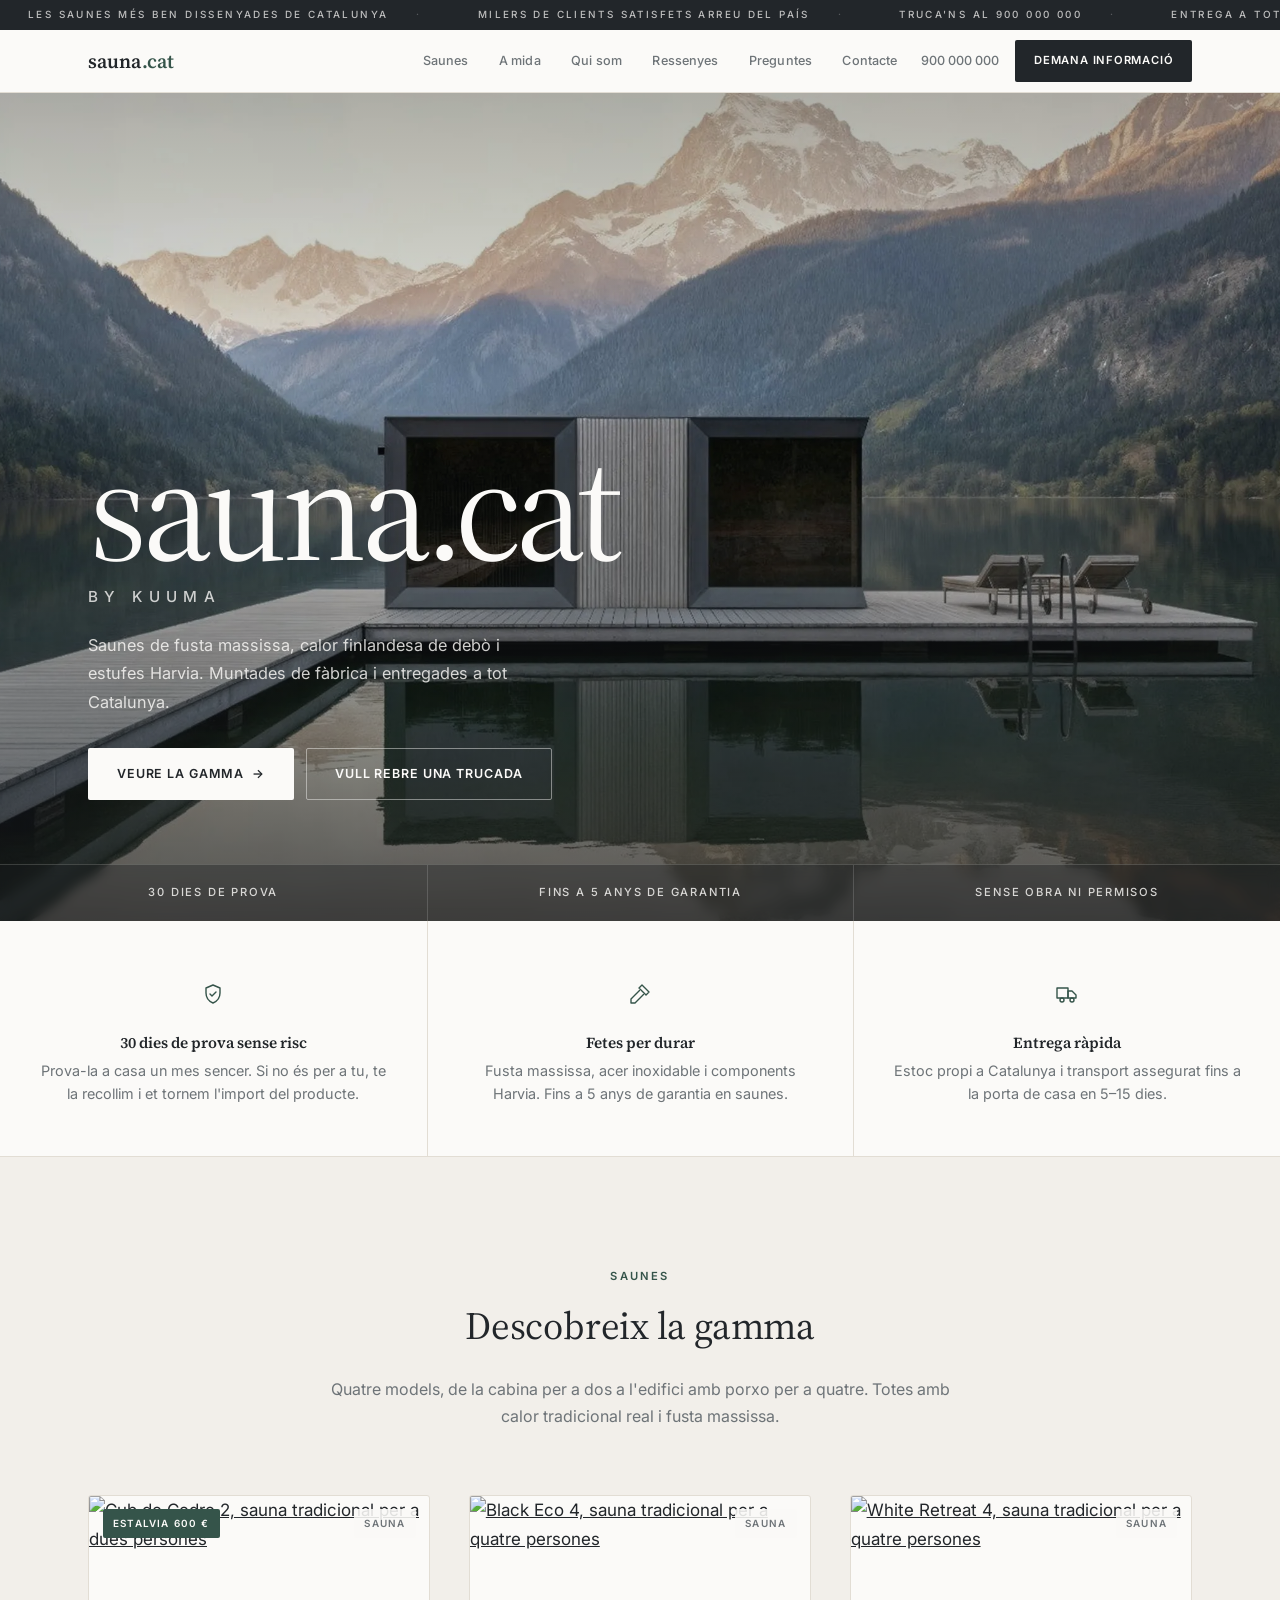
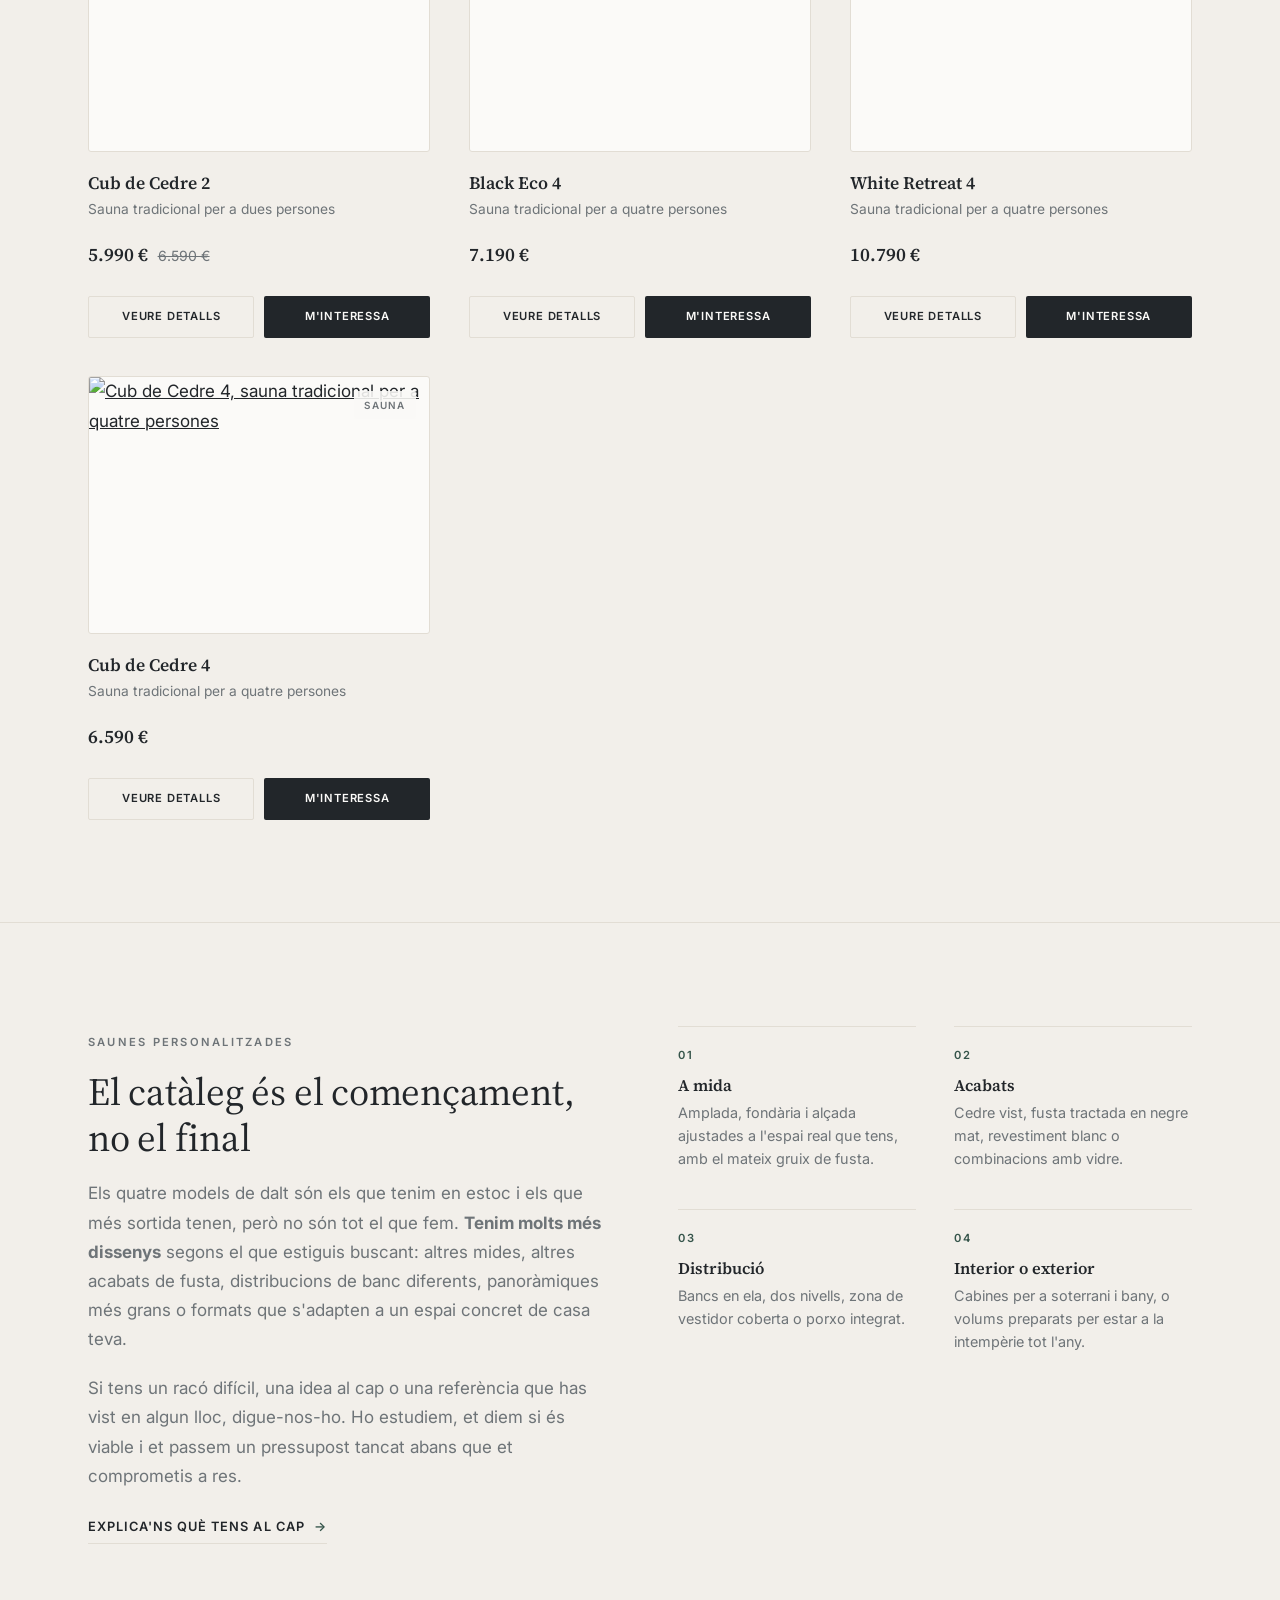
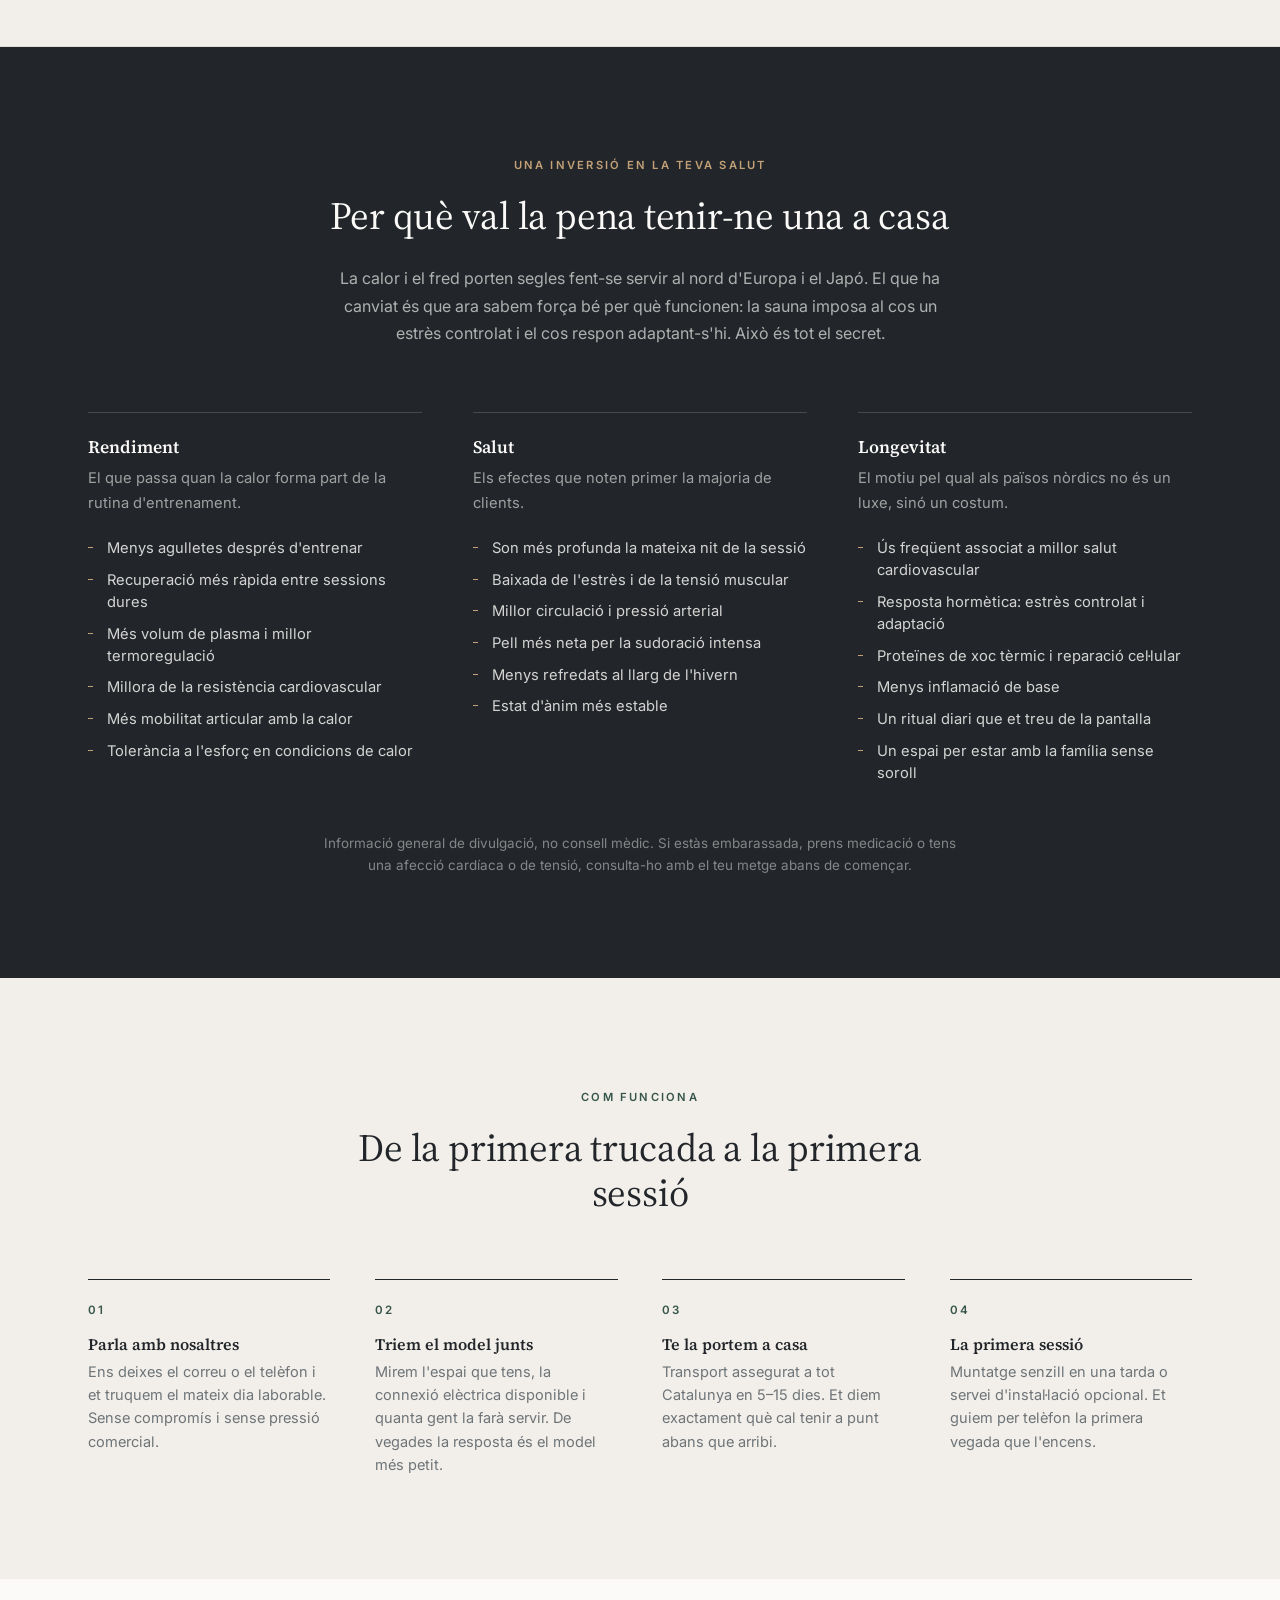
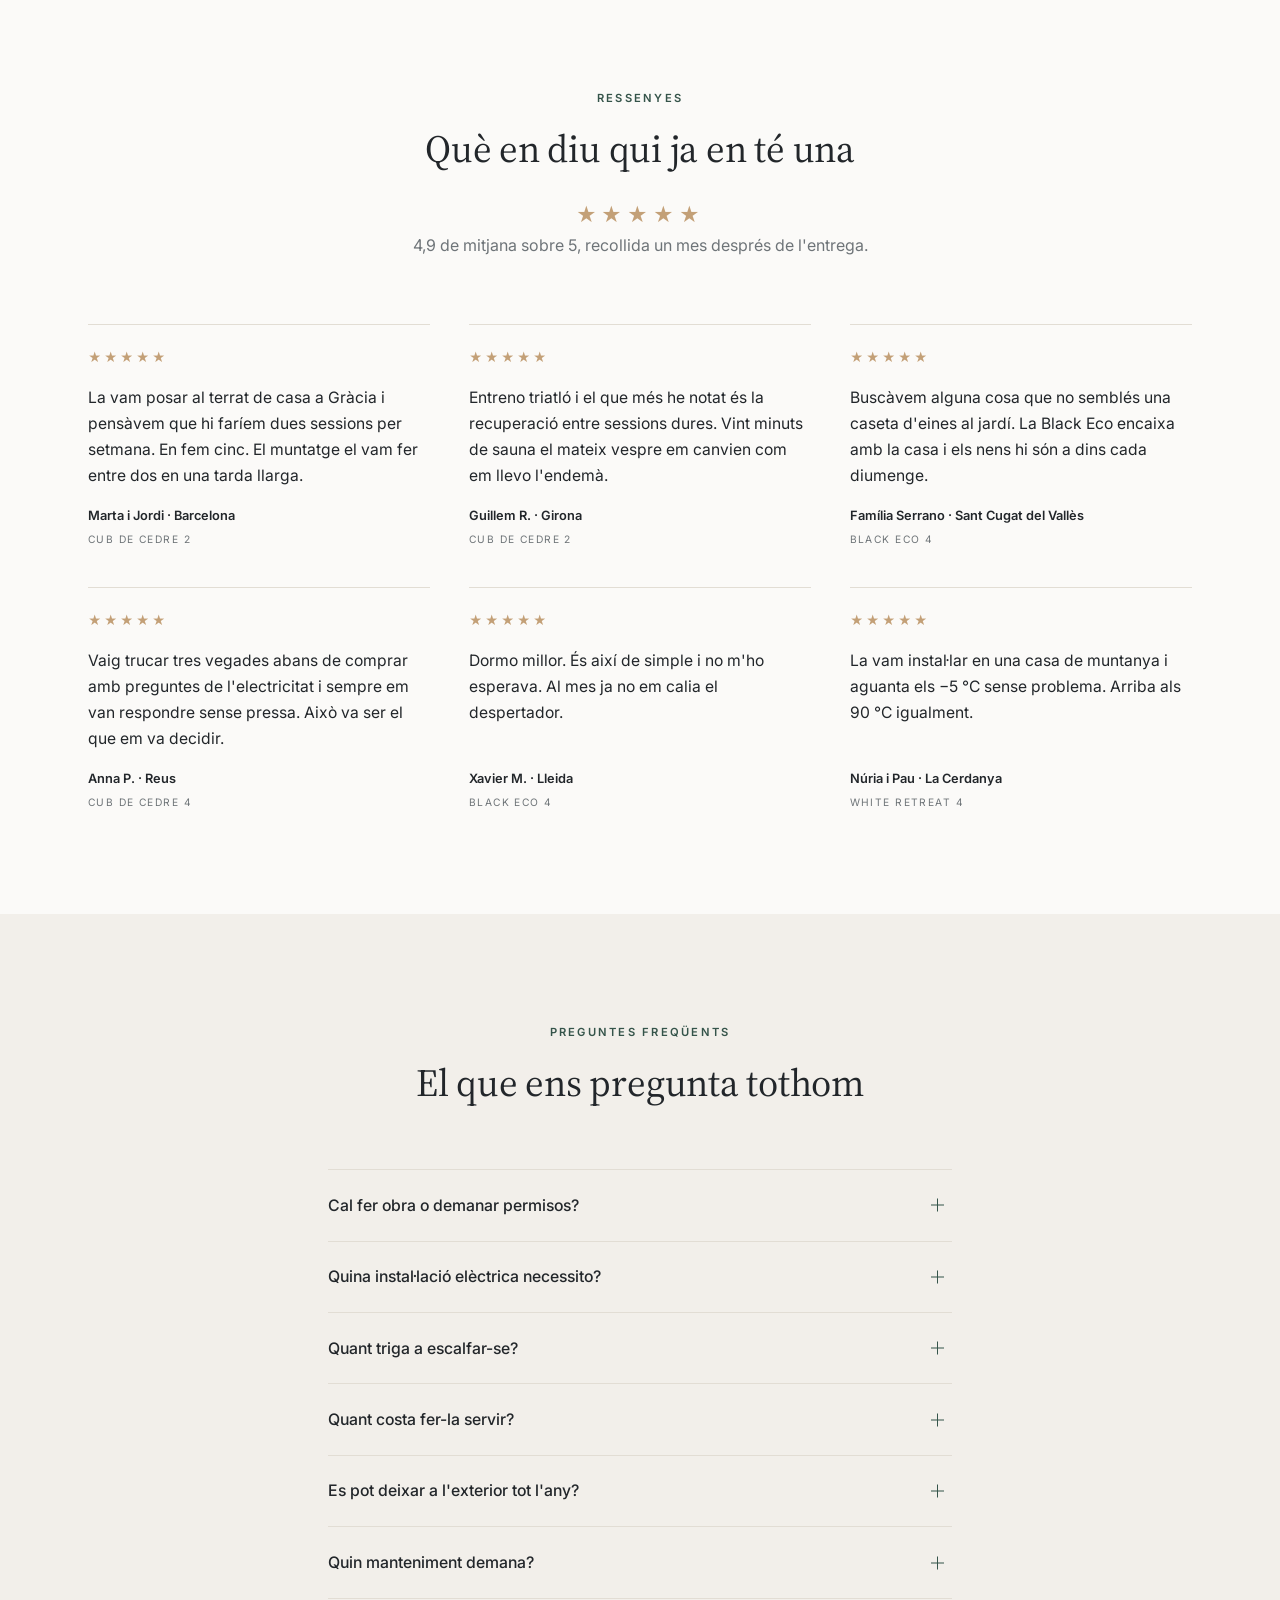
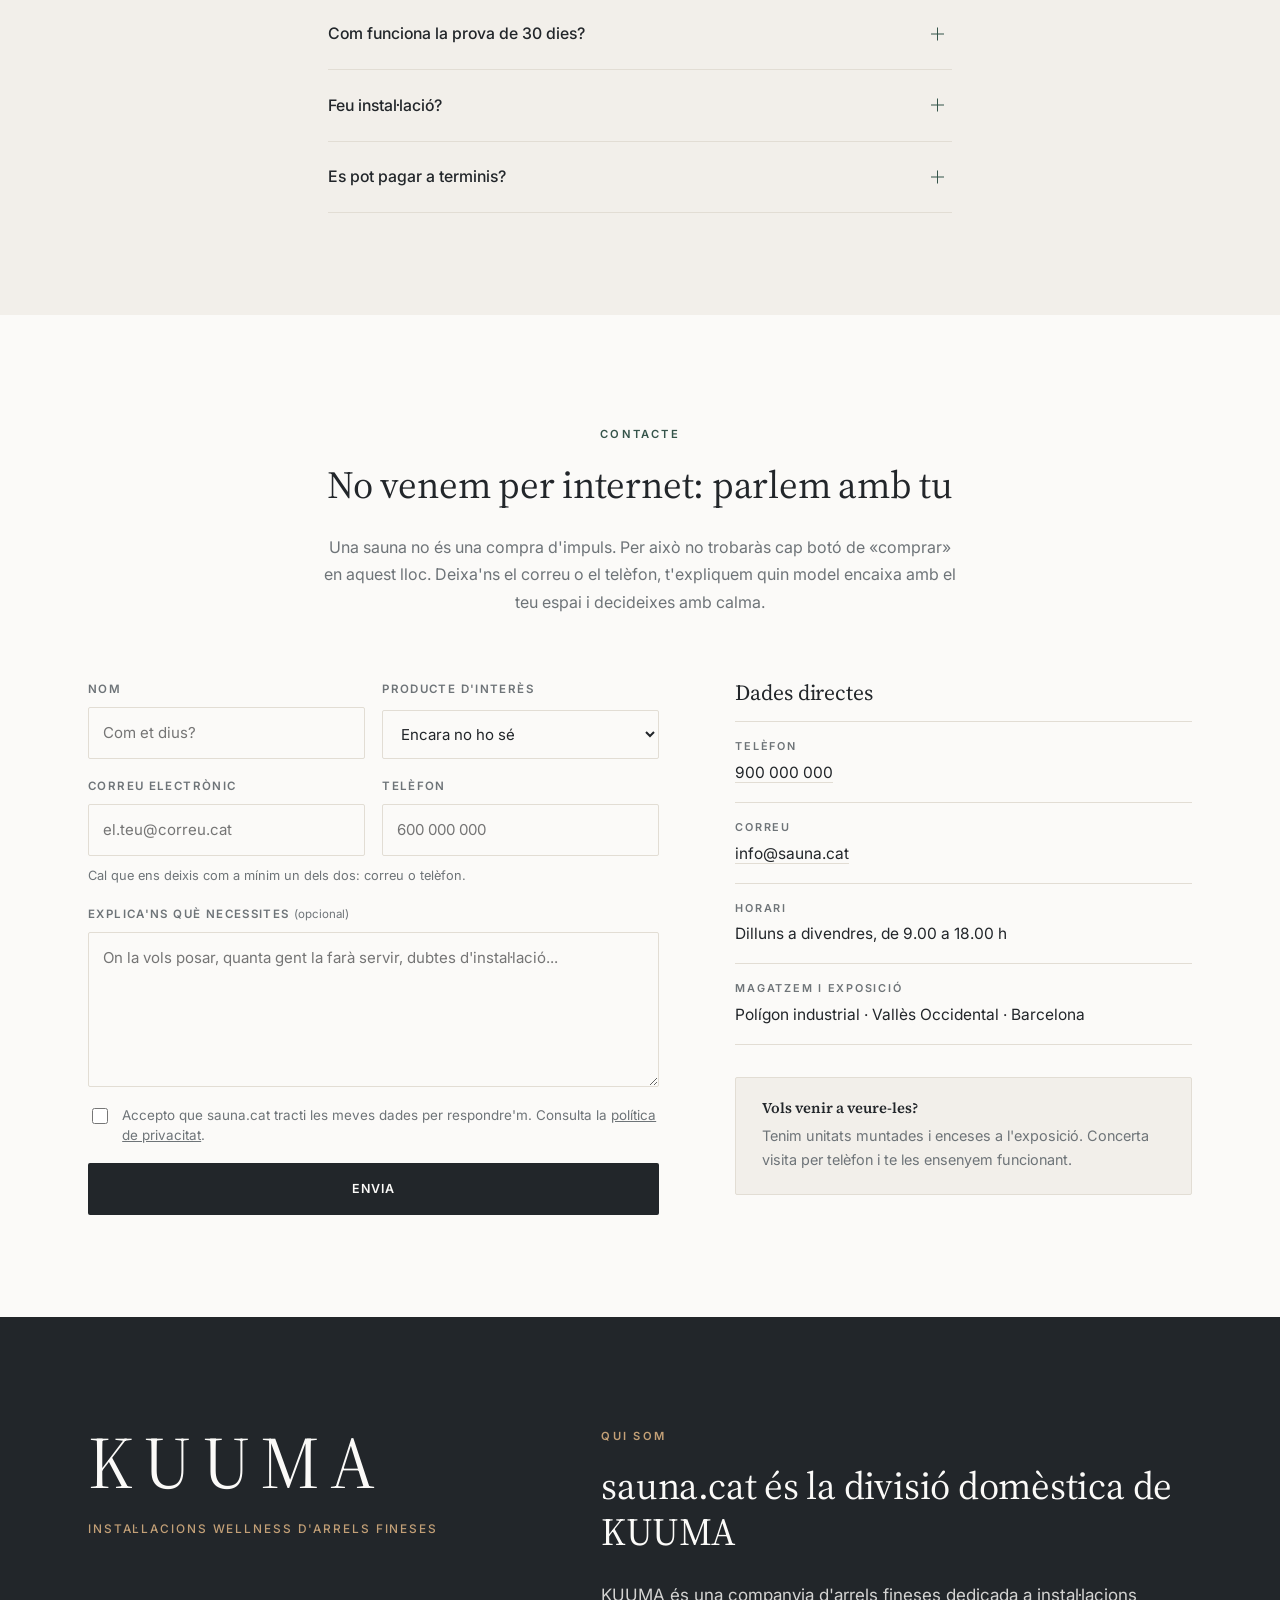
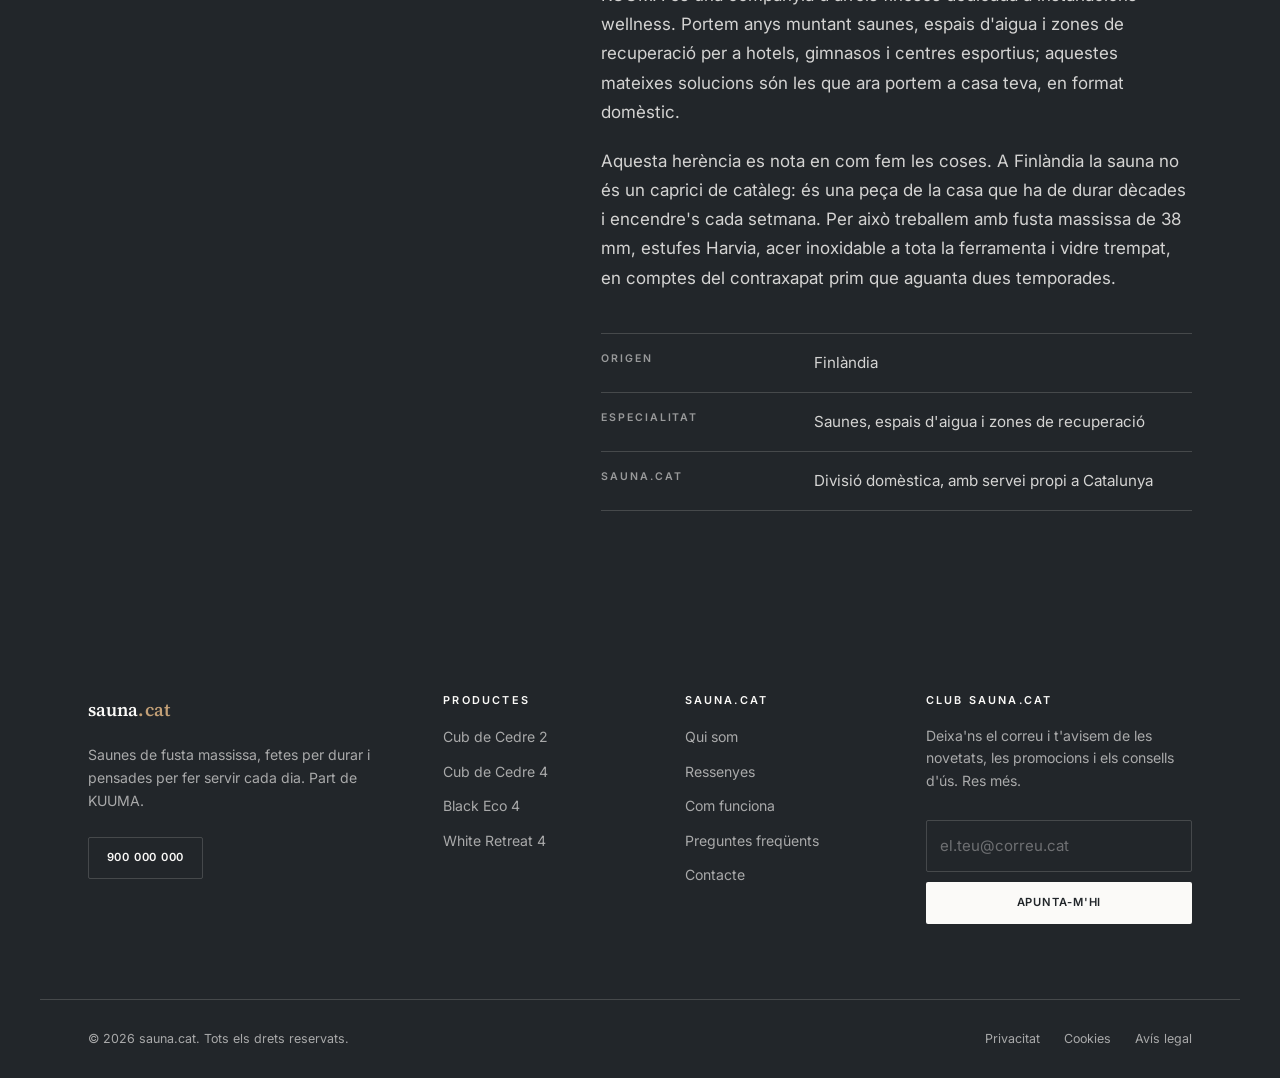
==== commit 3ffdcad3: "Enviament dels formularis per correu i nou text del botó - «Que ens truquin» passa a «Vull rebre una" ====
--- a/index.html
+++ b/index.html
@@ -82,7 +82,7 @@
     </p>
     <div class="heroi__accions">
       <a class="boto boto--clar" href="#saunes">Veure la gamma <span aria-hidden="true">→</span></a>
-      <button class="boto boto--fantasma" data-obre-formulari data-producte="">Que ens truquin</button>
+      <button class="boto boto--fantasma" data-obre-formulari data-producte="">Vull rebre una trucada</button>
     </div>
   </div>
   <ul class="heroi__punts">
@@ -621,7 +621,7 @@
           <span>Accepto que sauna.cat tracti les meves dades per respondre'm. Consulta la <a href="privacitat.html" target="_blank" rel="noopener">política de privacitat</a>.</span>
         </label>
         <p class="formulari__error" role="alert" data-error-formulari hidden></p>
-        <button class="boto boto--primari boto--ple" type="submit">Envia i que ens truquin</button>
+        <button class="boto boto--primari boto--ple" type="submit">Vull rebre una trucada</button>
         <p class="formulari__nota">També pots trucar directament al <a href="tel:+34900000000">900 000 000</a> o escriure a <a href="mailto:info@sauna.cat">info@sauna.cat</a>.</p>
       </form>
     </div>
--- a/assets/css/estils.css
+++ b/assets/css/estils.css
@@ -558,9 +558,8 @@
 
 /* 5. Heroi i capçaleres de pàgina ------------------------------------------ */
 
-/* Portada a tota pantalla amb fotografia de fons.
-   La primera capa és la fotografia; si encara no hi és, es veu la
-   il·lustració heroi.svg que hi ha a sota. */
+/* Portada a tota pantalla amb fotografia de fons. El degradat fosc de la part
+   inferior és el que manté llegible el títol per sobre de la fusta del moll. */
 .heroi {
   position: relative;
   display: flex;
@@ -576,7 +575,7 @@
       rgba(24, 28, 31, 0.12) 35%,
       rgba(24, 28, 31, 0.72) 100%
     ),
-    url("../img/capcalera-llac.jpg"), url("../img/heroi.svg");
+    url("../img/capcalera-llac.jpg");
   background-size: cover;
   background-position: center;
   background-repeat: no-repeat;
